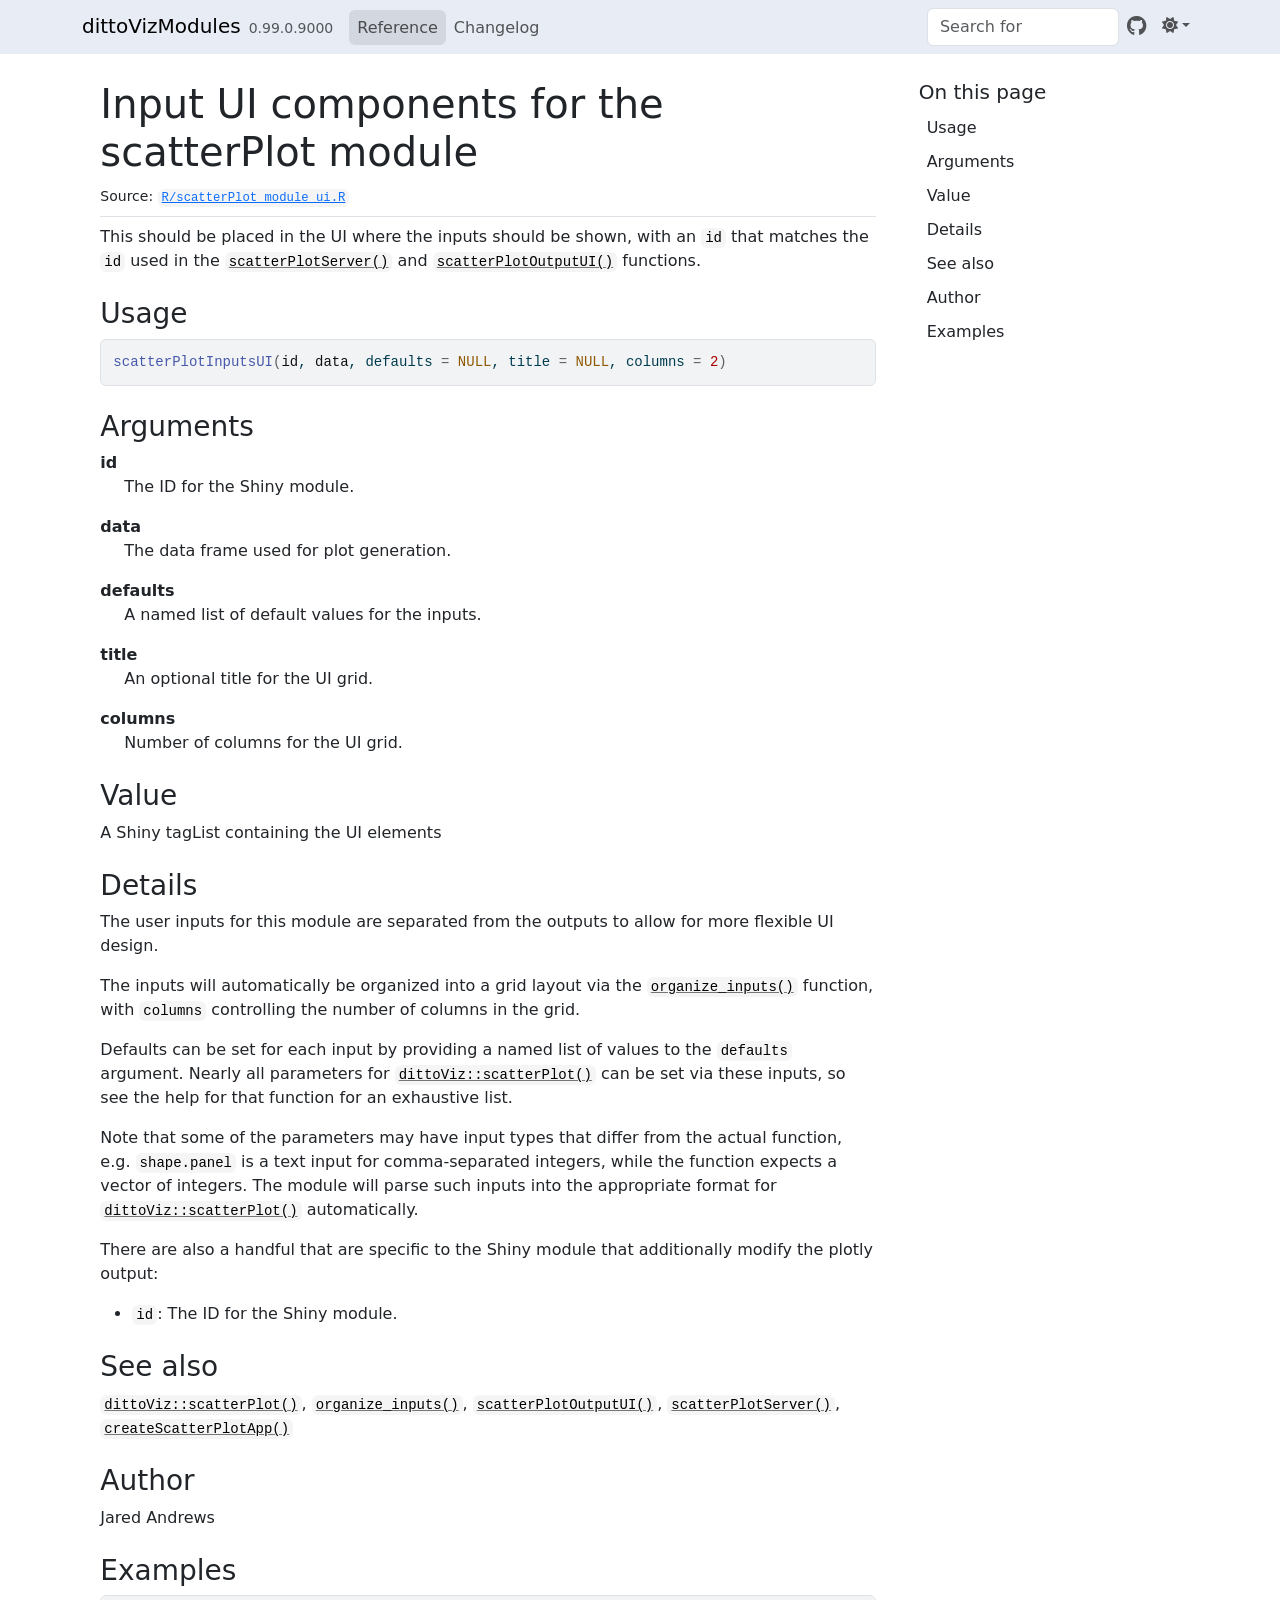
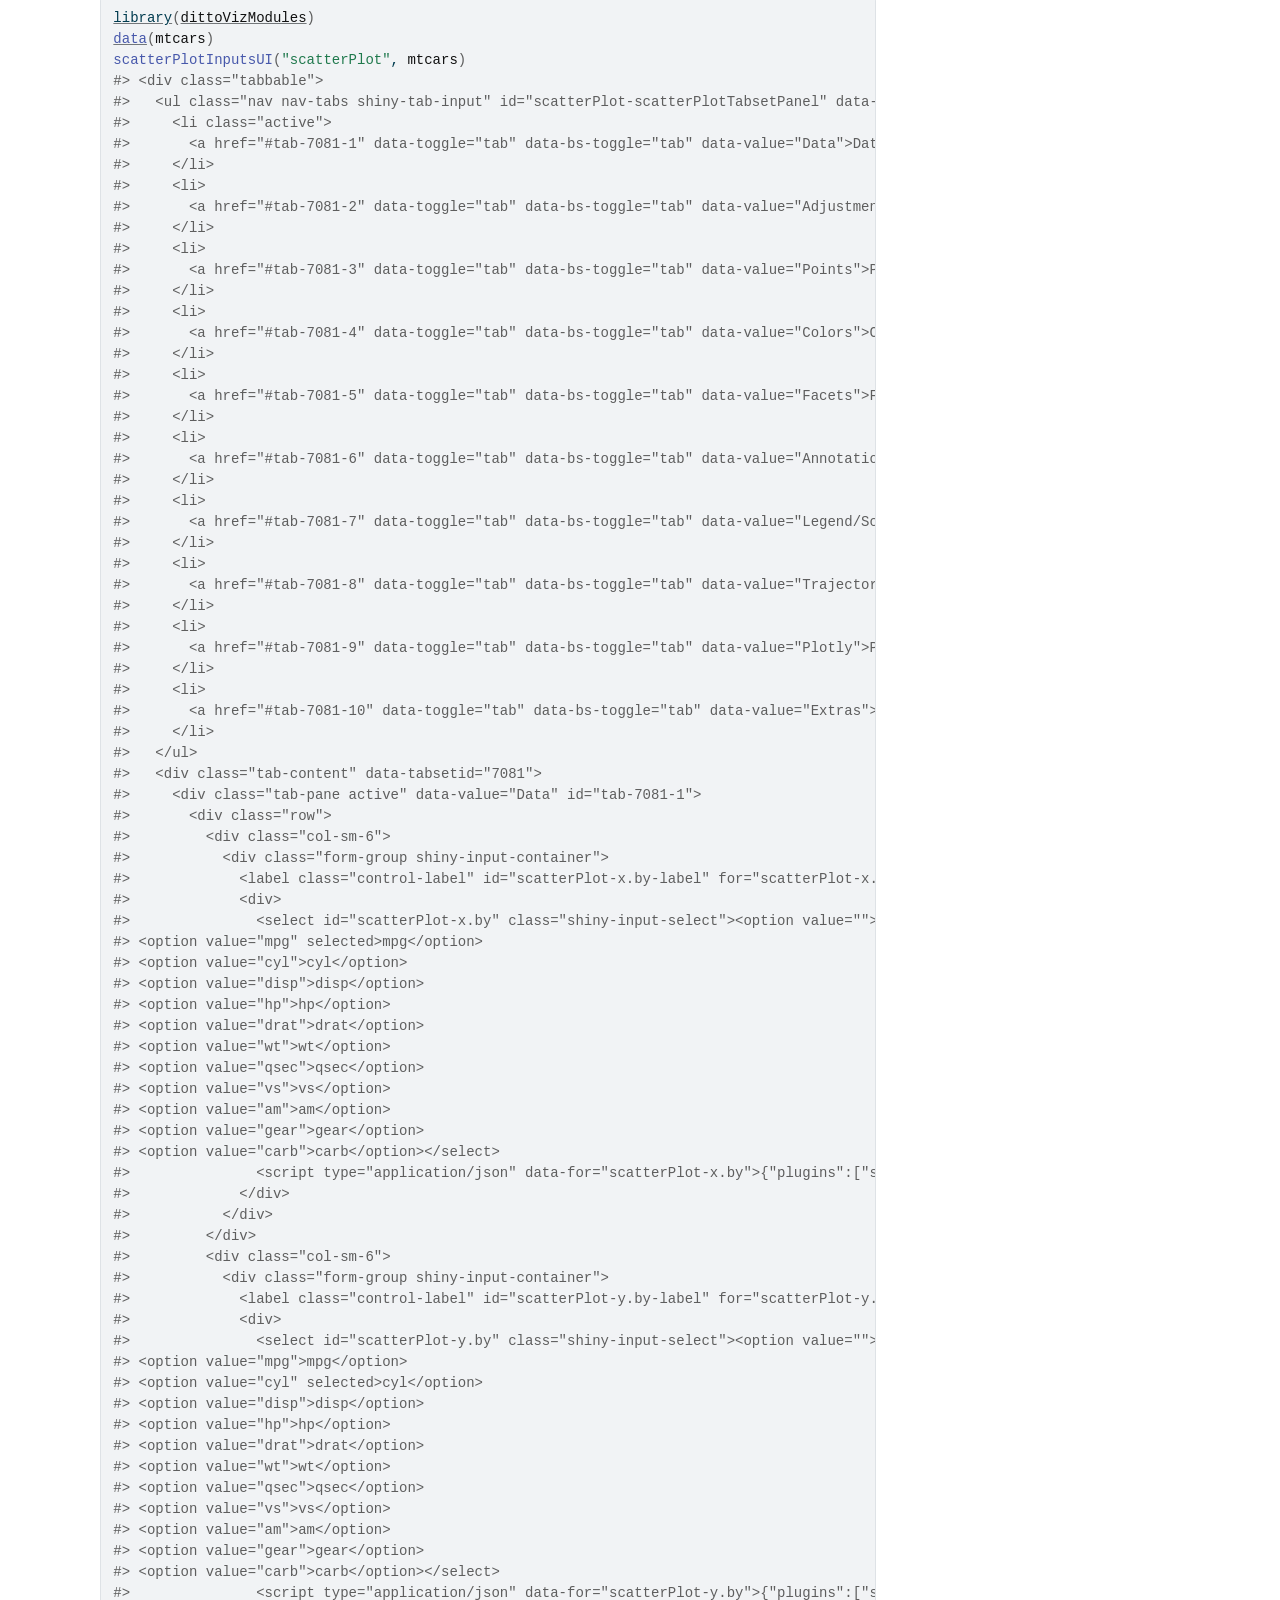
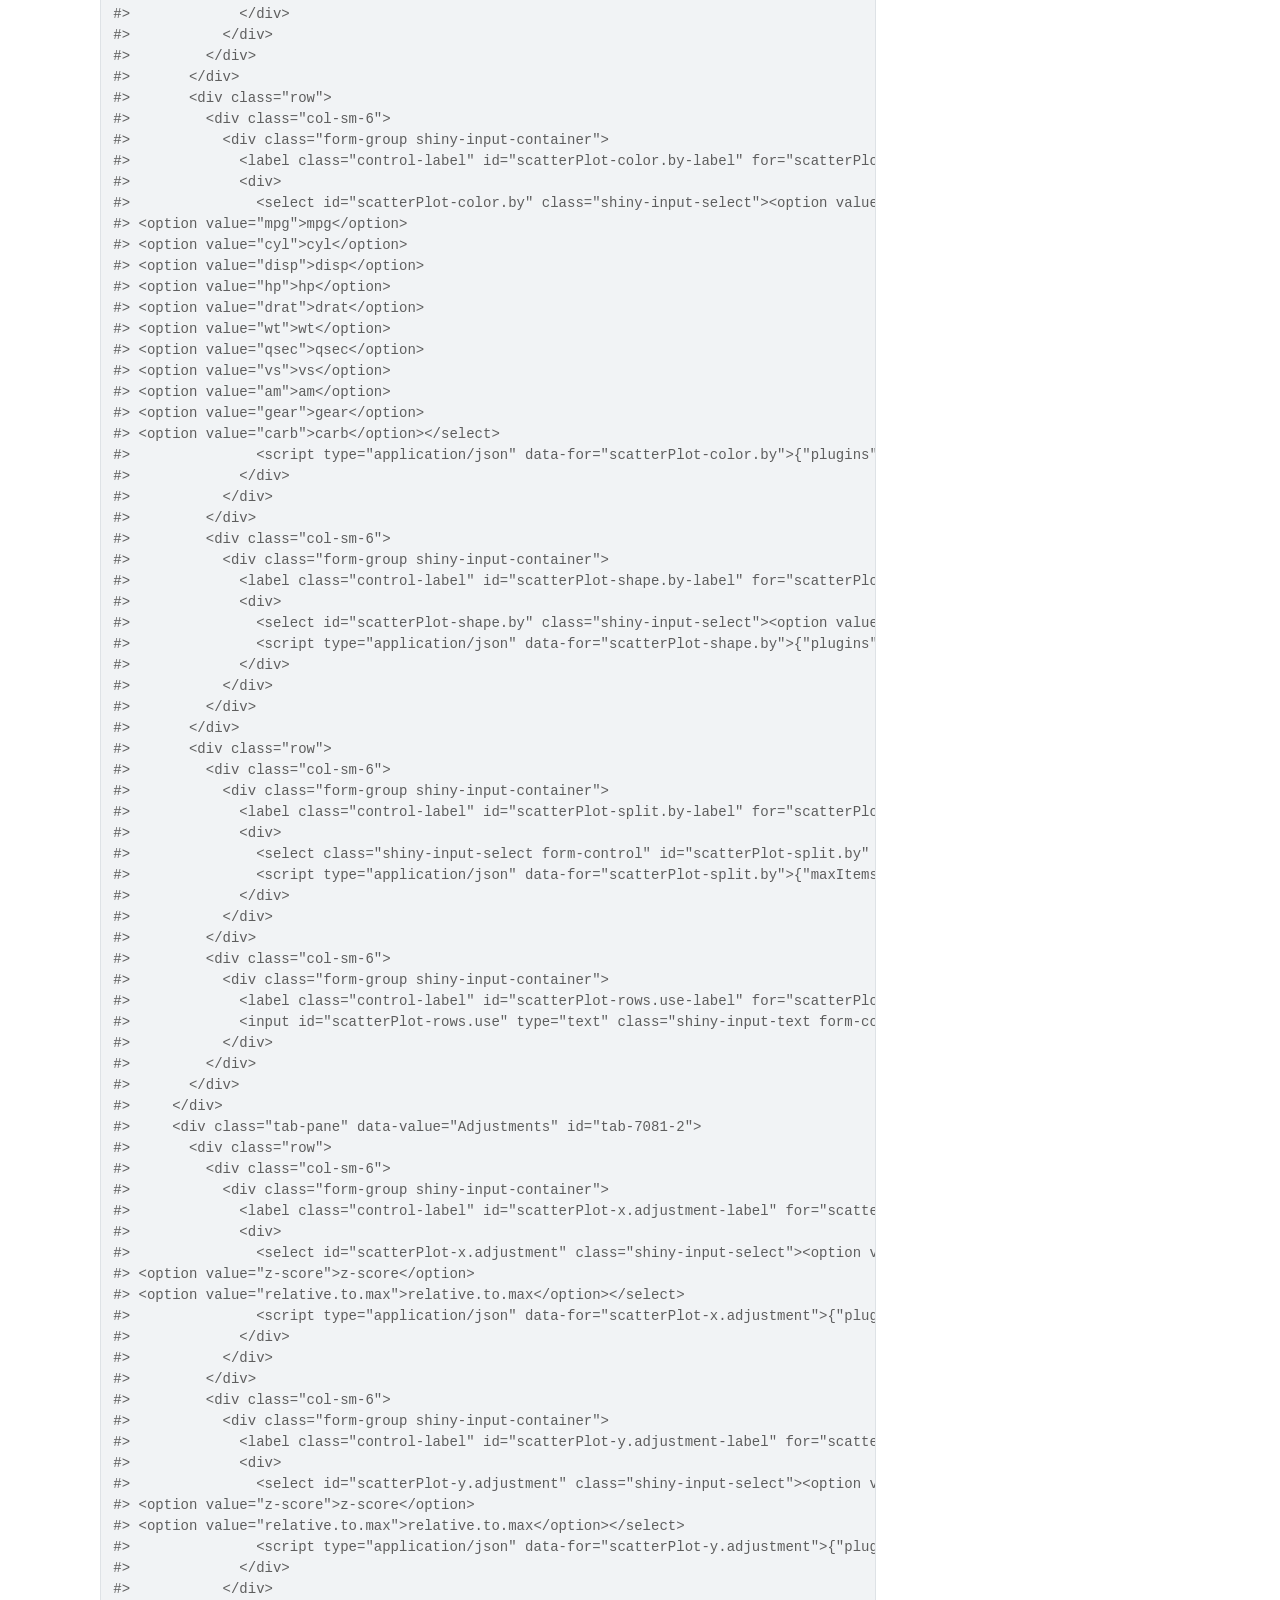
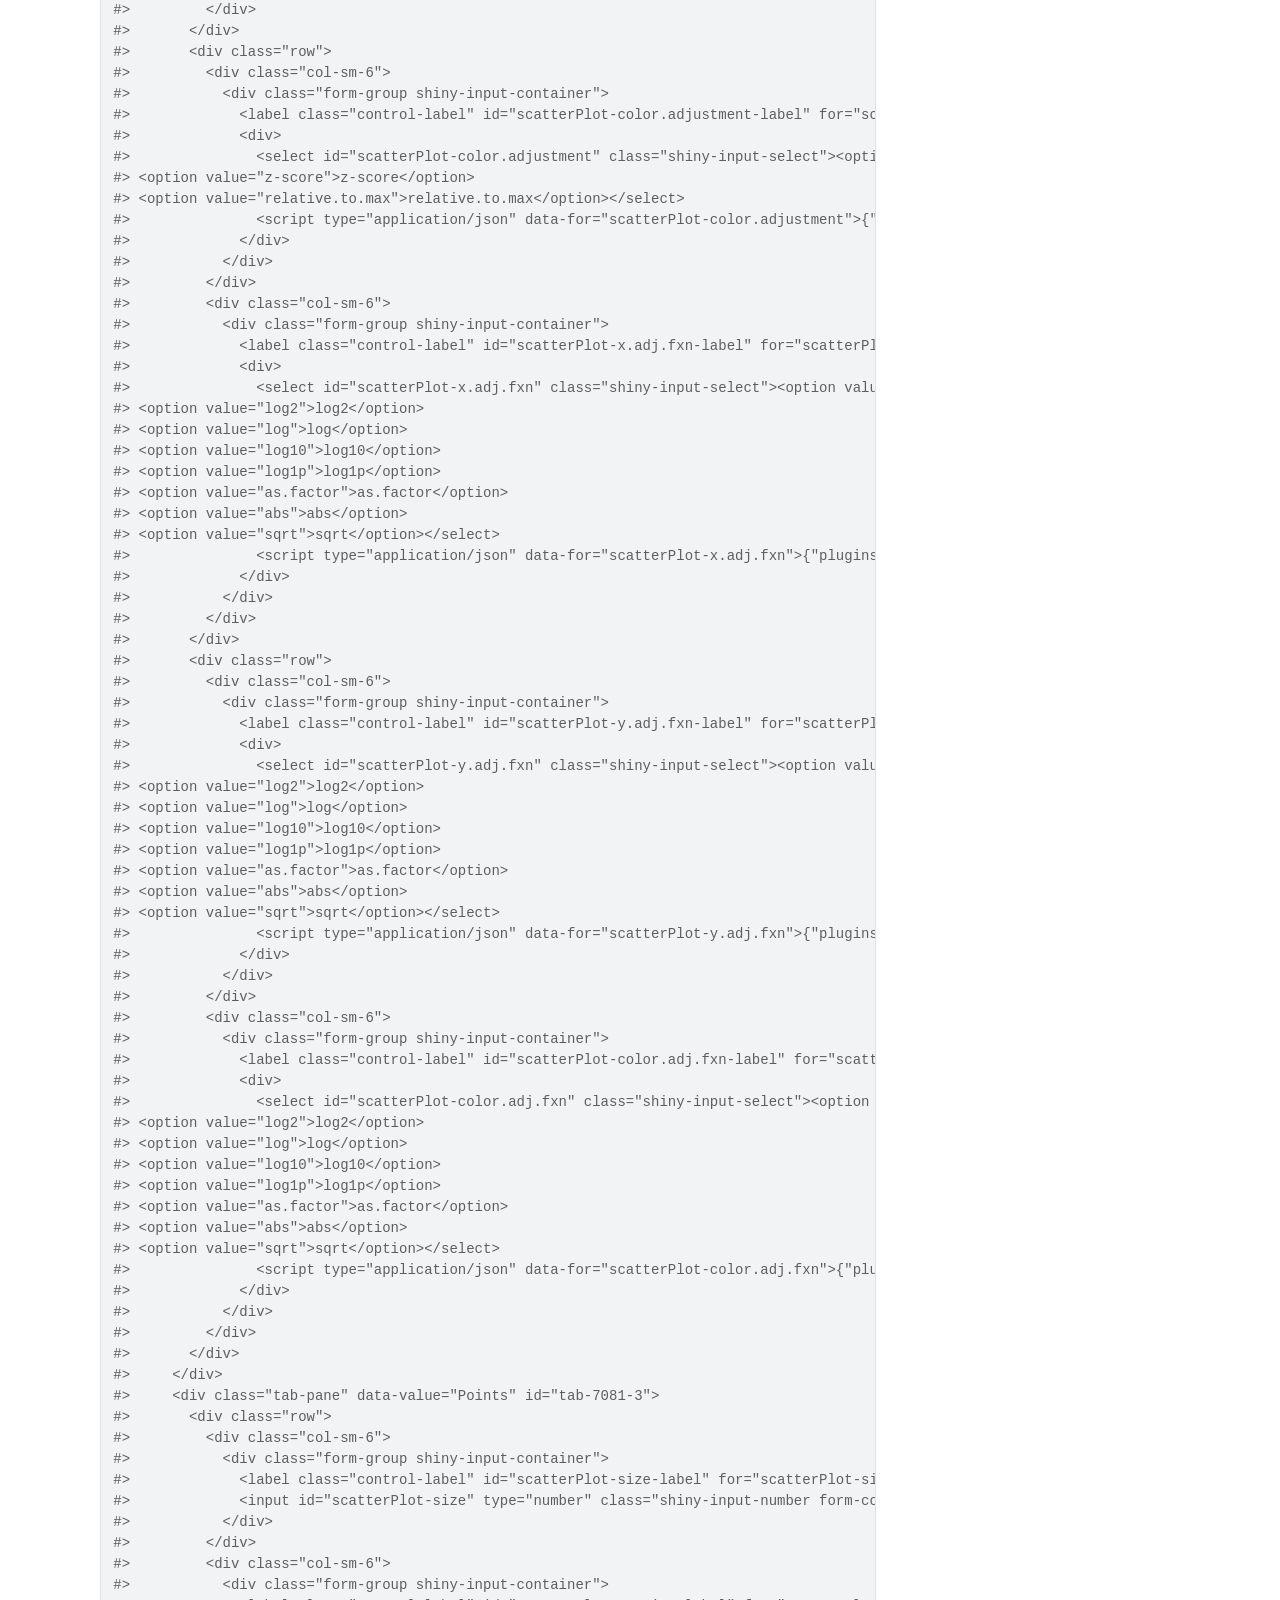
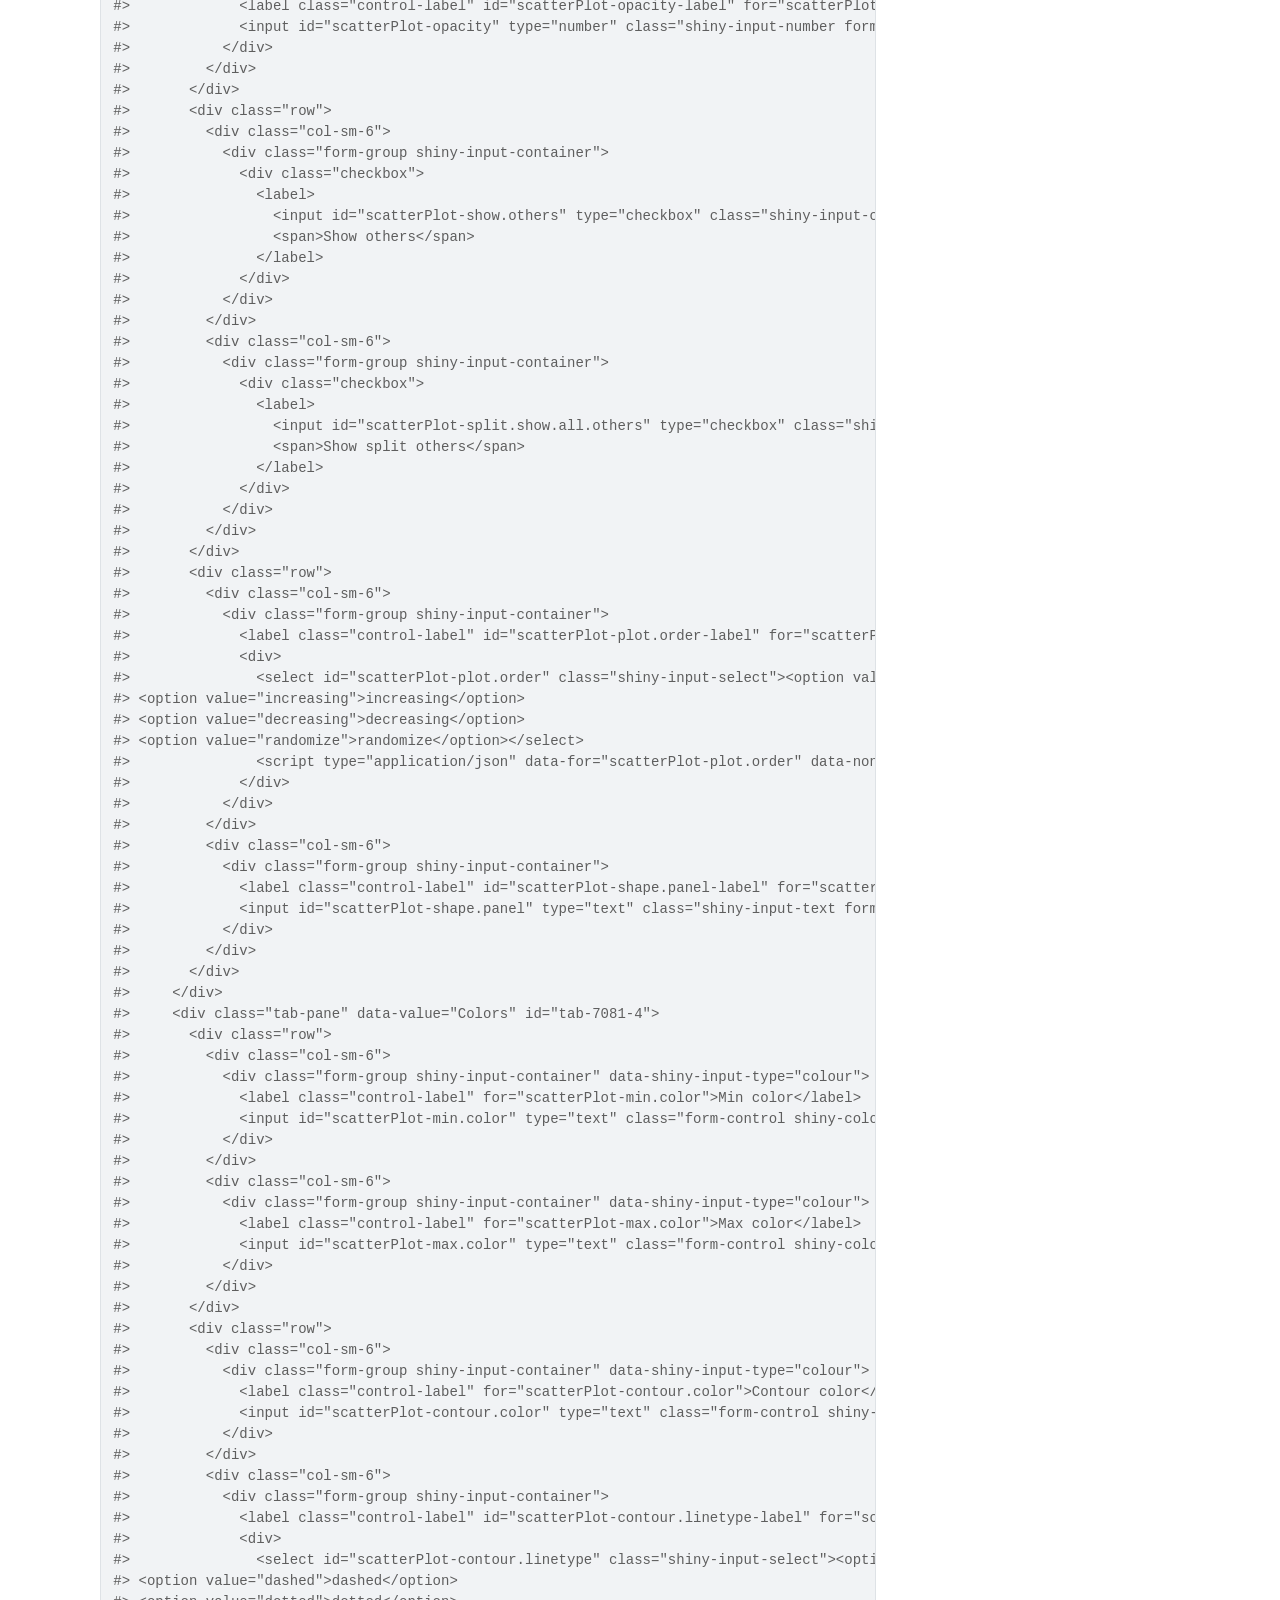
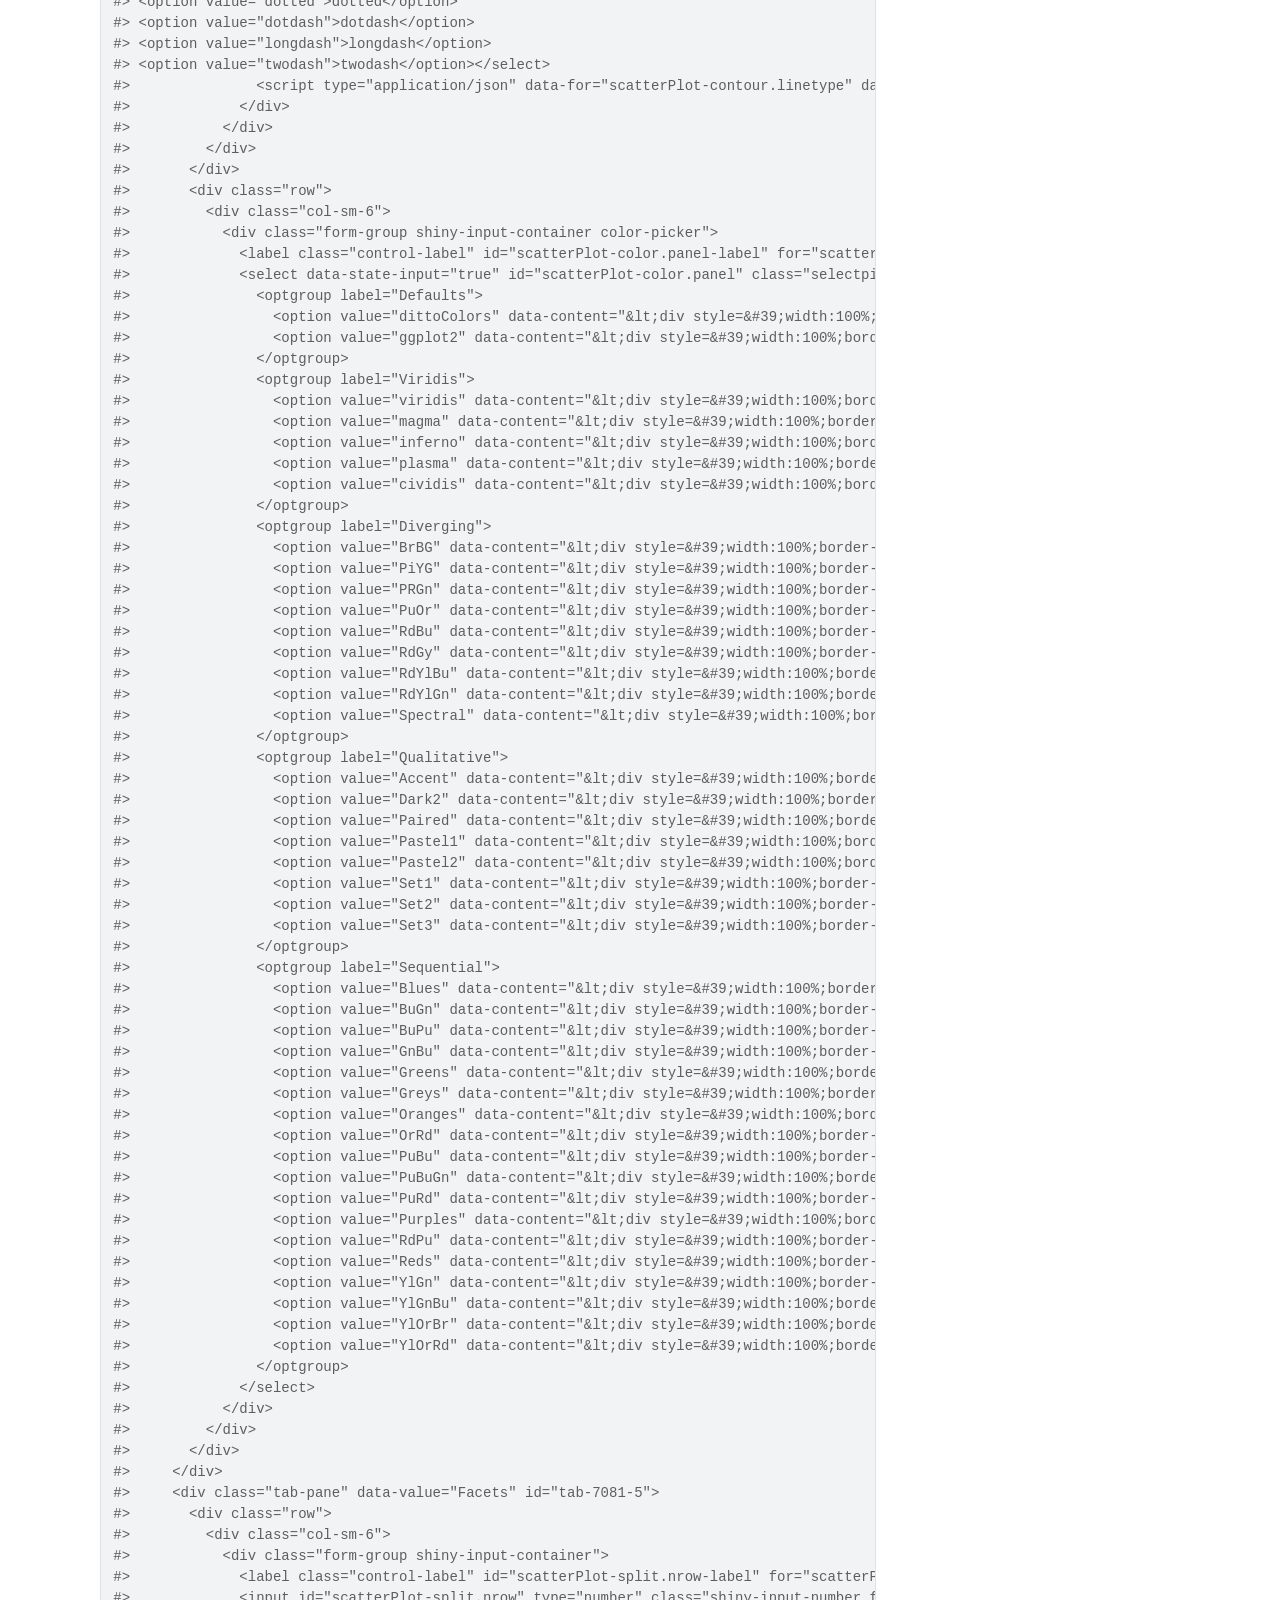
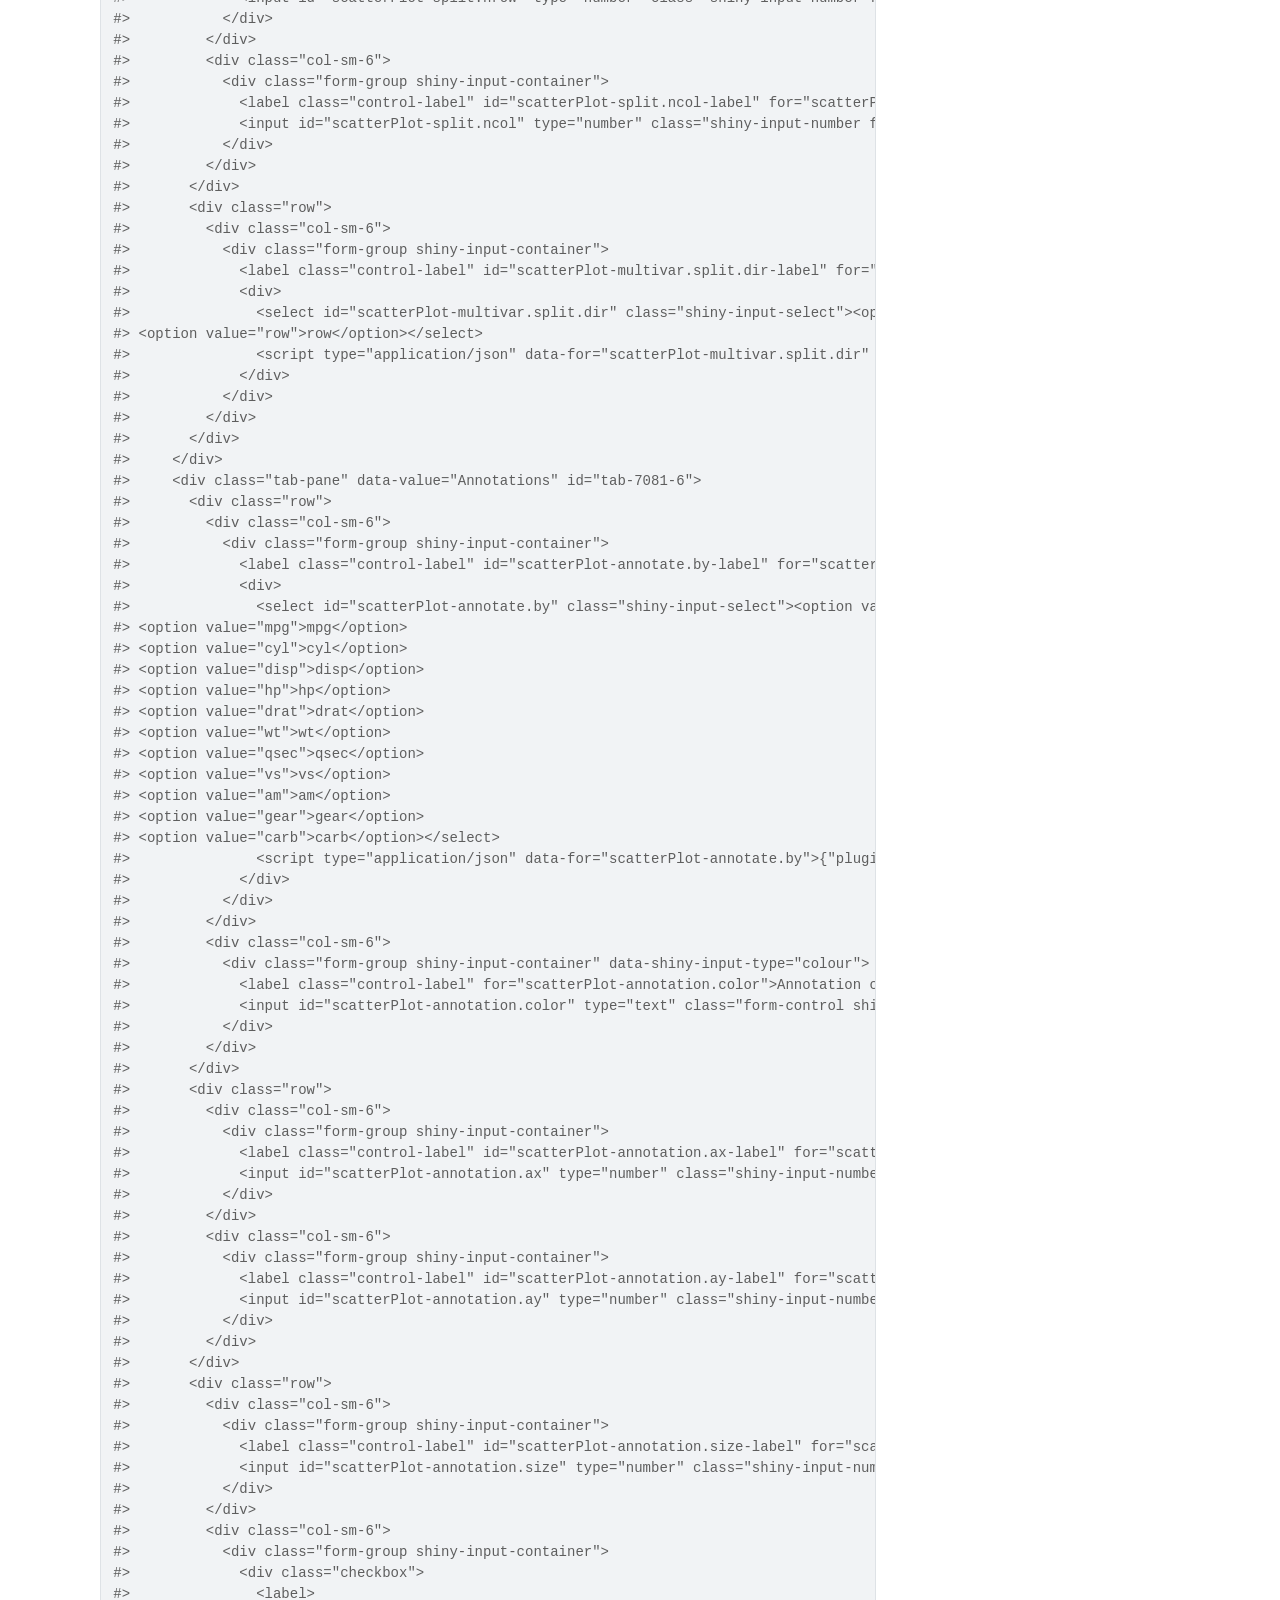
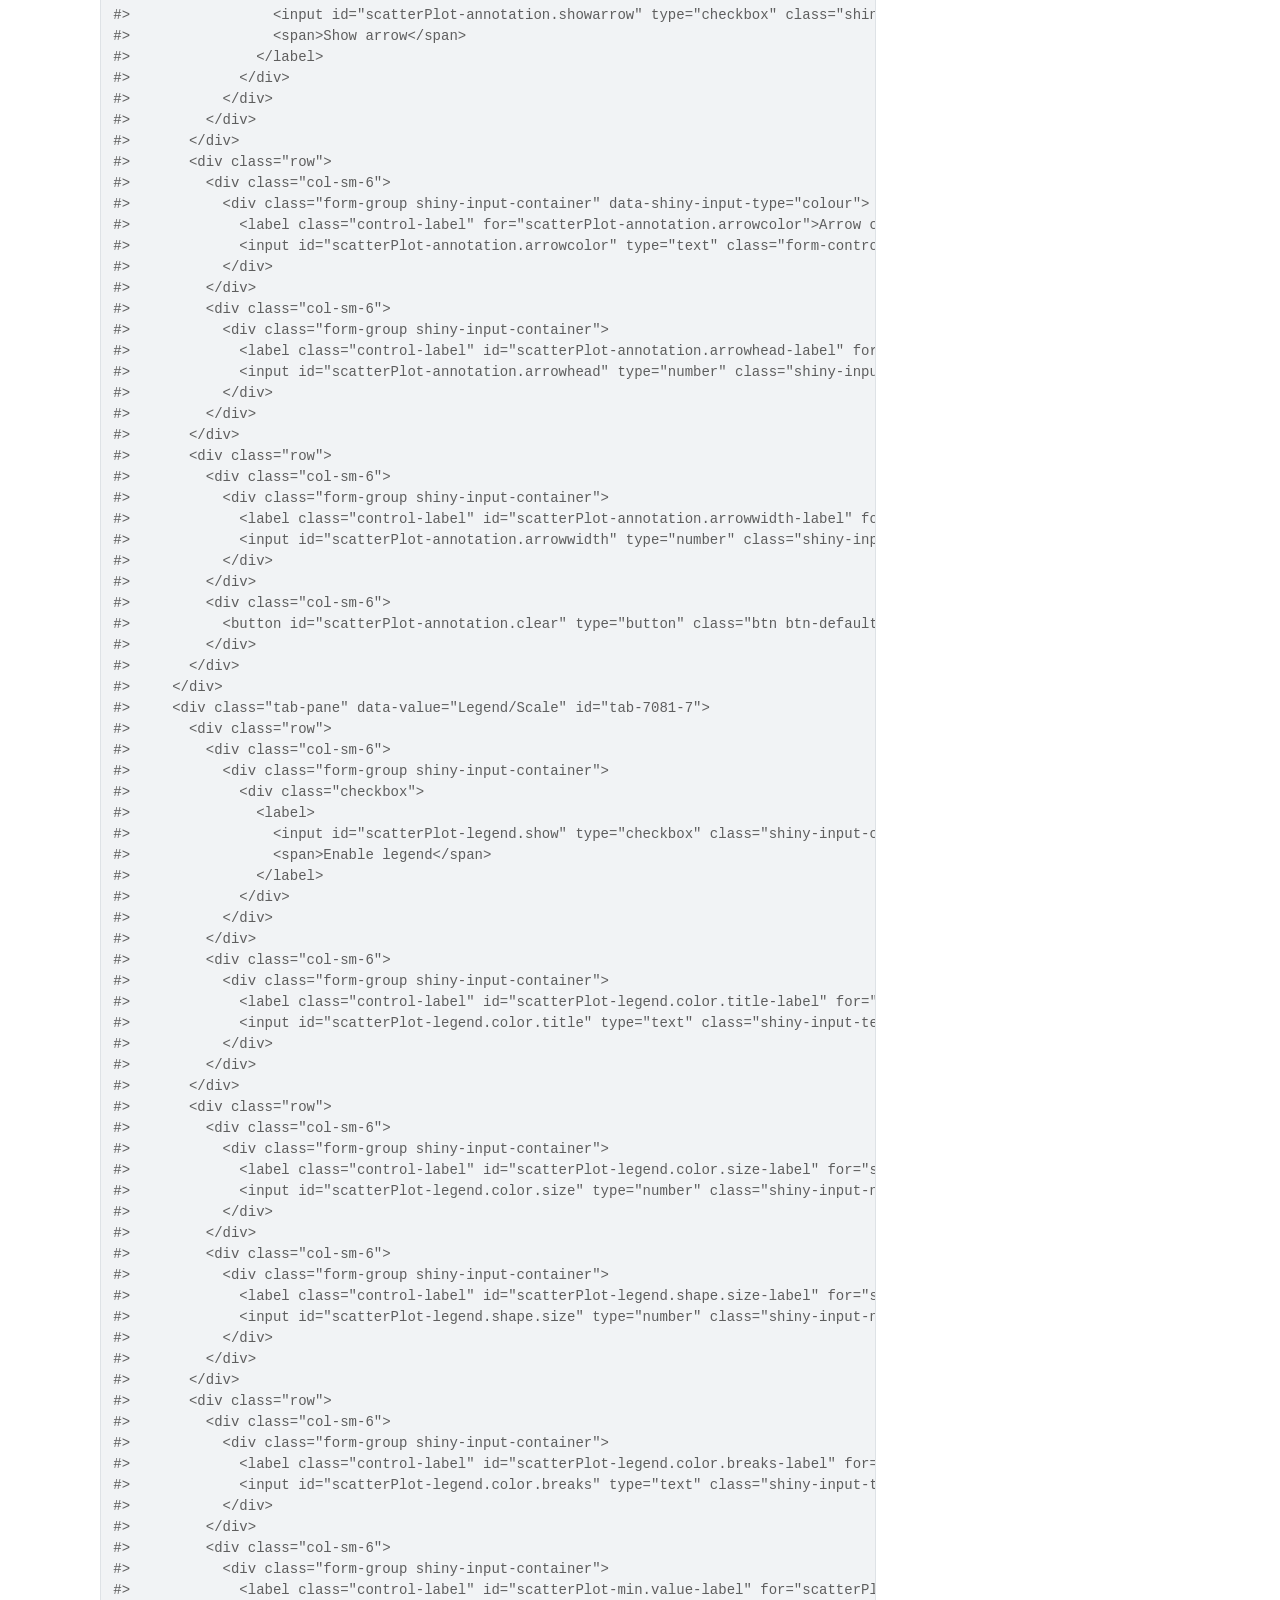
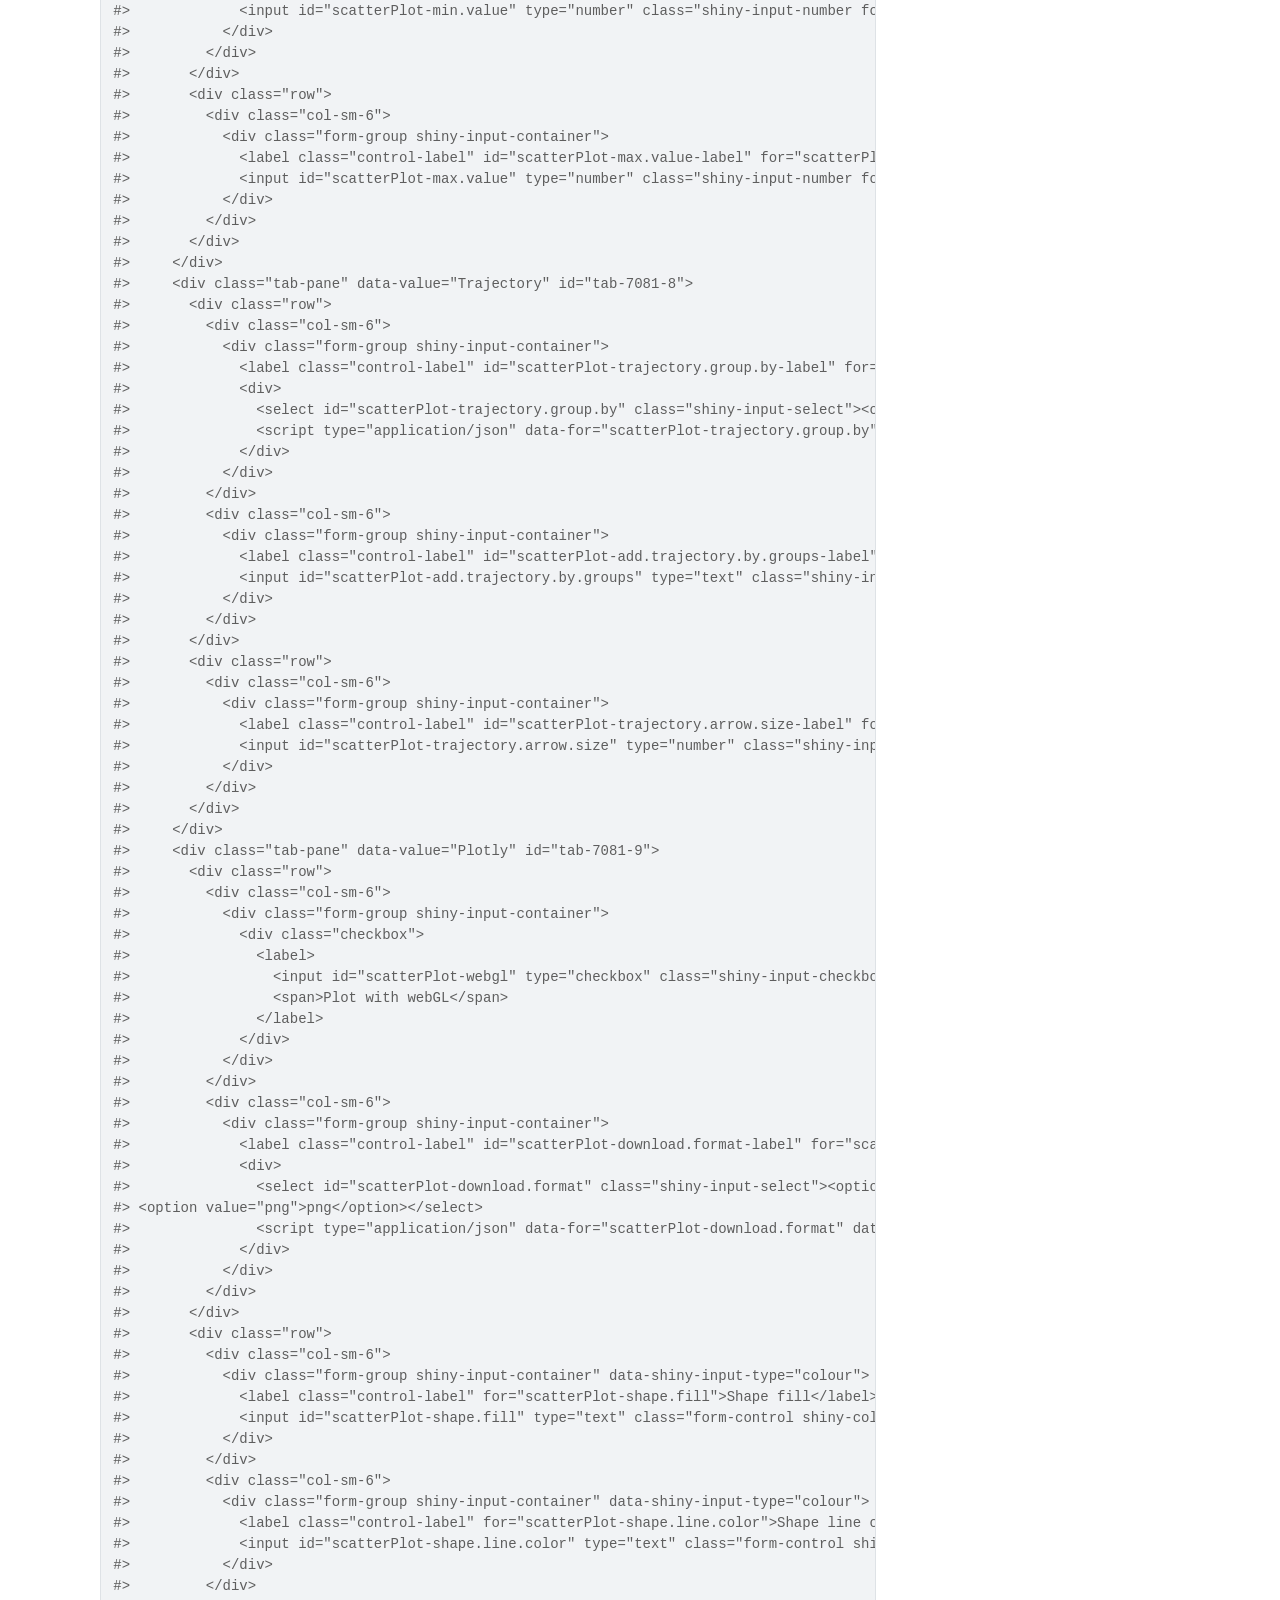
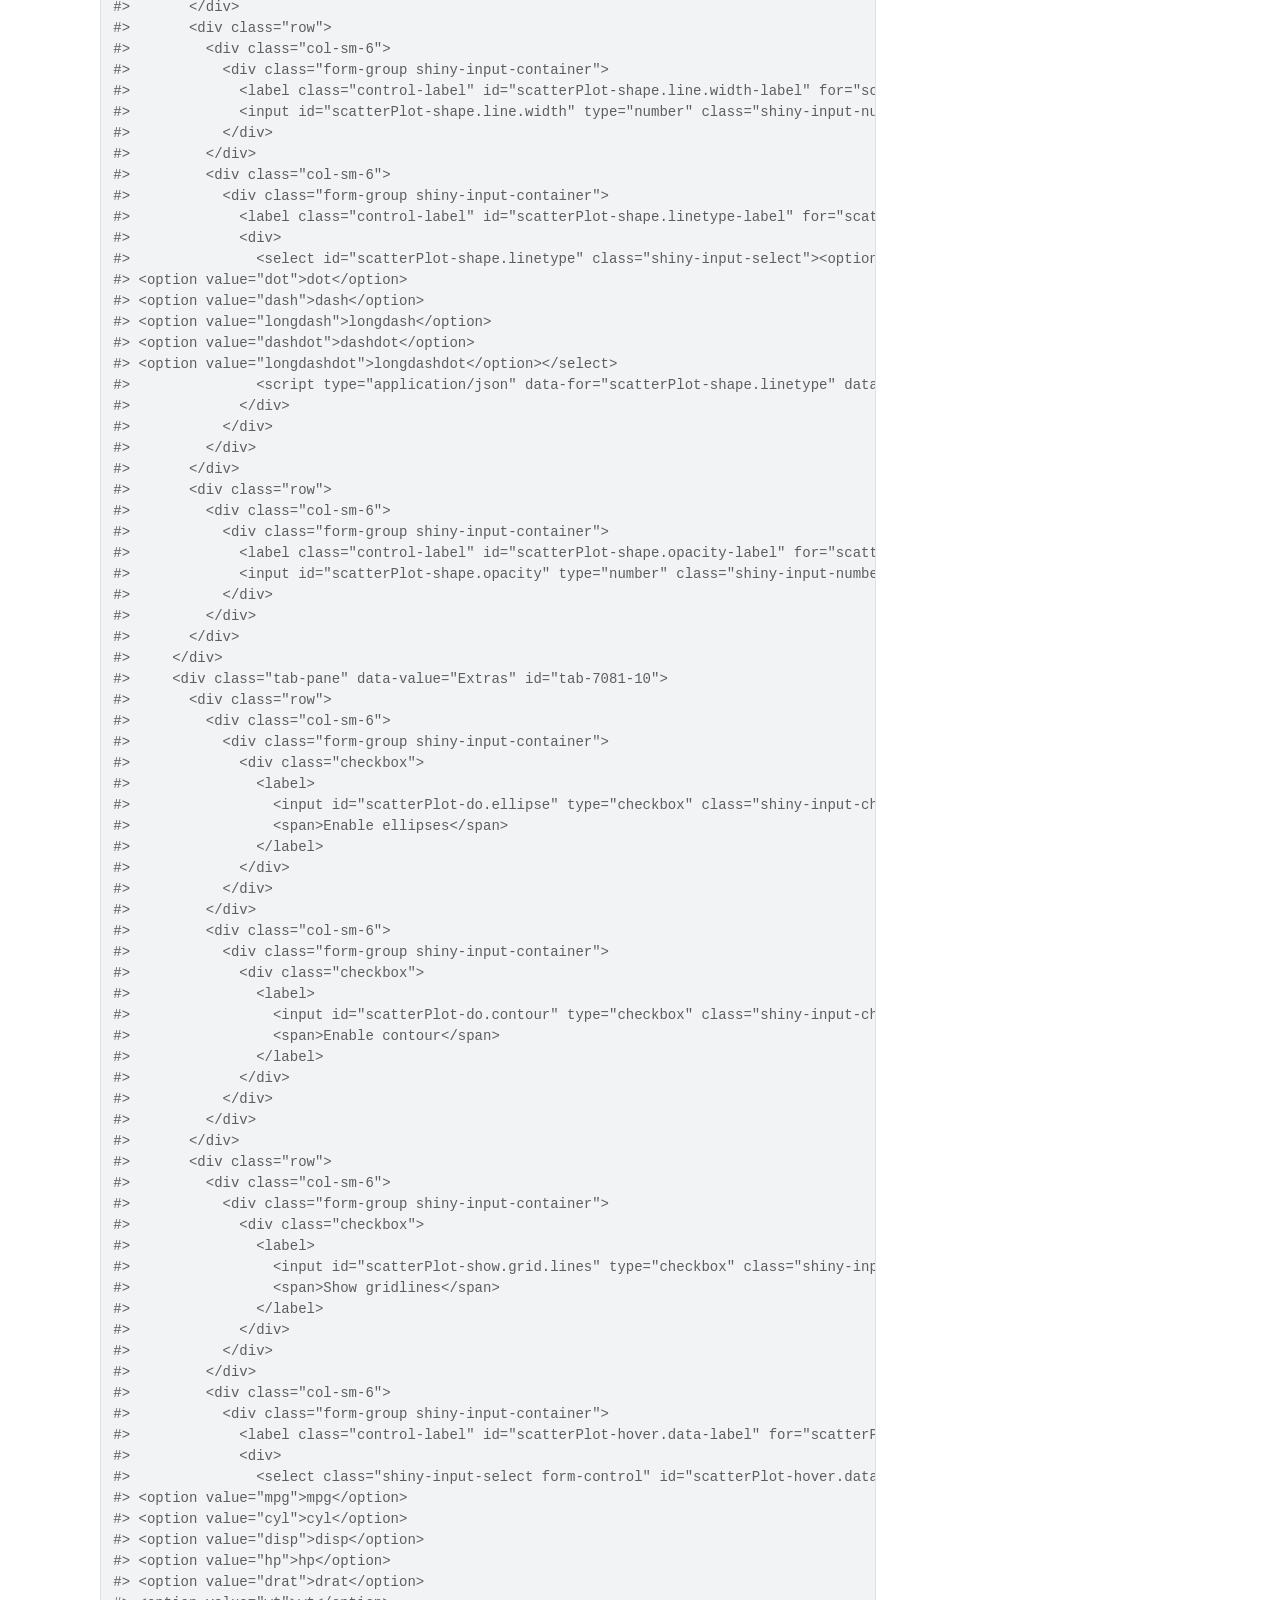
==== reference/scatterplotInputsUI.html @ 71a92047 "Deploying to gh-pages from @ j-andrews7/dittoVizModules@448b293eb25b6482a7c7580c569aba8361c8b3fa 🚀" ====
<!DOCTYPE html>
<!-- Generated by pkgdown: do not edit by hand --><html lang="en"><head><meta http-equiv="Content-Type" content="text/html; charset=UTF-8"><meta charset="utf-8"><meta http-equiv="X-UA-Compatible" content="IE=edge"><meta name="viewport" content="width=device-width, initial-scale=1, shrink-to-fit=no"><title>Input UI components for the scatterPlot module — scatterPlotInputsUI • dittoVizModules</title><script src="../lightswitch.js"></script><script src="../deps/jquery-3.6.0/jquery-3.6.0.min.js"></script><meta name="viewport" content="width=device-width, initial-scale=1, shrink-to-fit=no"><link href="../deps/bootstrap-5.3.1/bootstrap.min.css" rel="stylesheet"><script src="../deps/bootstrap-5.3.1/bootstrap.bundle.min.js"></script><link href="../deps/font-awesome-6.4.2/css/all.min.css" rel="stylesheet"><link href="../deps/font-awesome-6.4.2/css/v4-shims.min.css" rel="stylesheet"><script src="../deps/headroom-0.11.0/headroom.min.js"></script><script src="../deps/headroom-0.11.0/jQuery.headroom.min.js"></script><script src="../deps/bootstrap-toc-1.0.1/bootstrap-toc.min.js"></script><script src="../deps/clipboard.js-2.0.11/clipboard.min.js"></script><script src="../deps/search-1.0.0/autocomplete.jquery.min.js"></script><script src="../deps/search-1.0.0/fuse.min.js"></script><script src="../deps/search-1.0.0/mark.min.js"></script><!-- pkgdown --><script src="../pkgdown.js"></script><meta property="og:title" content="Input UI components for the scatterPlot module — scatterPlotInputsUI"><meta name="description" content="This should be placed in the UI where the inputs should be shown, with an id
that matches the id used in the scatterPlotServer() and scatterPlotOutputUI() functions."><meta property="og:description" content="This should be placed in the UI where the inputs should be shown, with an id
that matches the id used in the scatterPlotServer() and scatterPlotOutputUI() functions."></head><body>
    <a href="#main" class="visually-hidden-focusable">Skip to contents</a>


    <nav class="navbar navbar-expand-lg fixed-top " aria-label="Site navigation"><div class="container">

    <a class="navbar-brand me-2" href="../index.html">dittoVizModules</a>

    <small class="nav-text text-muted me-auto" data-bs-toggle="tooltip" data-bs-placement="bottom" title="">0.99.0.9000</small>


    <button class="navbar-toggler" type="button" data-bs-toggle="collapse" data-bs-target="#navbar" aria-controls="navbar" aria-expanded="false" aria-label="Toggle navigation">
      <span class="navbar-toggler-icon"></span>
    </button>

    <div id="navbar" class="collapse navbar-collapse ms-3">
      <ul class="navbar-nav me-auto"><li class="active nav-item"><a class="nav-link" href="../reference/index.html">Reference</a></li>
<li class="nav-item"><a class="nav-link" href="../news/index.html">Changelog</a></li>
      </ul><ul class="navbar-nav"><li class="nav-item"><form class="form-inline" role="search">
 <input class="form-control" type="search" name="search-input" id="search-input" autocomplete="off" aria-label="Search site" placeholder="Search for" data-search-index="../search.json"></form></li>
<li class="nav-item"><a class="external-link nav-link" href="https://github.com/j-andrews7/dittoVizModules/" aria-label="GitHub"><span class="fa fab fa-github fa-lg"></span></a></li>
<li class="nav-item dropdown">
  <button class="nav-link dropdown-toggle" type="button" id="dropdown-lightswitch" data-bs-toggle="dropdown" aria-expanded="false" aria-haspopup="true" aria-label="Light switch"><span class="fa fa-sun"></span></button>
  <ul class="dropdown-menu dropdown-menu-end" aria-labelledby="dropdown-lightswitch"><li><button class="dropdown-item" data-bs-theme-value="light"><span class="fa fa-sun"></span> Light</button></li>
    <li><button class="dropdown-item" data-bs-theme-value="dark"><span class="fa fa-moon"></span> Dark</button></li>
    <li><button class="dropdown-item" data-bs-theme-value="auto"><span class="fa fa-adjust"></span> Auto</button></li>
  </ul></li>
      </ul></div>


  </div>
</nav><div class="container template-reference-topic">
<div class="row">
  <main id="main" class="col-md-9"><div class="page-header">

      <h1>Input UI components for the scatterPlot module</h1>
      <small class="dont-index">Source: <a href="https://github.com/j-andrews7/dittoVizModules/blob/main/R/scatterPlot_module_ui.R" class="external-link"><code>R/scatterPlot_module_ui.R</code></a></small>
      <div class="d-none name"><code>scatterplotInputsUI.Rd</code></div>
    </div>

    <div class="ref-description section level2">
    <p>This should be placed in the UI where the inputs should be shown, with an <code>id</code>
that matches the <code>id</code> used in the <code><a href="scatterplotServer.html">scatterPlotServer()</a></code> and <code><a href="scatterplotOutputUI.html">scatterPlotOutputUI()</a></code> functions.</p>
    </div>

    <div class="section level2">
    <h2 id="ref-usage">Usage<a class="anchor" aria-label="anchor" href="#ref-usage"></a></h2>
    <div class="sourceCode"><pre class="sourceCode r"><code><span><span class="fu">scatterPlotInputsUI</span><span class="op">(</span><span class="va">id</span>, <span class="va">data</span>, defaults <span class="op">=</span> <span class="cn">NULL</span>, title <span class="op">=</span> <span class="cn">NULL</span>, columns <span class="op">=</span> <span class="fl">2</span><span class="op">)</span></span></code></pre></div>
    </div>

    <div class="section level2">
    <h2 id="arguments">Arguments<a class="anchor" aria-label="anchor" href="#arguments"></a></h2>


<dl><dt id="arg-id">id<a class="anchor" aria-label="anchor" href="#arg-id"></a></dt>
<dd><p>The ID for the Shiny module.</p></dd>


<dt id="arg-data">data<a class="anchor" aria-label="anchor" href="#arg-data"></a></dt>
<dd><p>The data frame used for plot generation.</p></dd>


<dt id="arg-defaults">defaults<a class="anchor" aria-label="anchor" href="#arg-defaults"></a></dt>
<dd><p>A named list of default values for the inputs.</p></dd>


<dt id="arg-title">title<a class="anchor" aria-label="anchor" href="#arg-title"></a></dt>
<dd><p>An optional title for the UI grid.</p></dd>


<dt id="arg-columns">columns<a class="anchor" aria-label="anchor" href="#arg-columns"></a></dt>
<dd><p>Number of columns for the UI grid.</p></dd>

</dl></div>
    <div class="section level2">
    <h2 id="value">Value<a class="anchor" aria-label="anchor" href="#value"></a></h2>
    <p>A Shiny tagList containing the UI elements</p>
    </div>
    <div class="section level2">
    <h2 id="details">Details<a class="anchor" aria-label="anchor" href="#details"></a></h2>
    <p>The user inputs for this module are separated from the outputs to allow for
more flexible UI design.</p>
<p>The inputs will automatically be organized into a grid layout via the <code><a href="organize_inputs.html">organize_inputs()</a></code> function,
with <code>columns</code> controlling the number of columns in the grid.</p>
<p>Defaults can be set for each input by providing a named list of values to the <code>defaults</code> argument.
Nearly all parameters for <code><a href="https://rdrr.io/pkg/dittoViz/man/scatterPlot.html" class="external-link">dittoViz::scatterPlot()</a></code> can be set via these inputs, so see the help
for that function for an exhaustive list.</p>
<p>Note that some of the parameters may have input types that differ from the actual function, e.g. <code>shape.panel</code>
is a text input for comma-separated integers, while the function expects a vector of integers.
The module will parse such inputs into the appropriate format for <code><a href="https://rdrr.io/pkg/dittoViz/man/scatterPlot.html" class="external-link">dittoViz::scatterPlot()</a></code> automatically.</p>
<p>There are also a handful that are specific to the Shiny module that additionally modify the plotly output:</p><ul><li><p><code>id</code>: The ID for the Shiny module.</p></li>
</ul></div>
    <div class="section level2">
    <h2 id="see-also">See also<a class="anchor" aria-label="anchor" href="#see-also"></a></h2>
    <div class="dont-index"><p><code><a href="https://rdrr.io/pkg/dittoViz/man/scatterPlot.html" class="external-link">dittoViz::scatterPlot()</a></code>, <code><a href="organize_inputs.html">organize_inputs()</a></code>,
<code><a href="scatterplotOutputUI.html">scatterPlotOutputUI()</a></code>, <code><a href="scatterplotServer.html">scatterPlotServer()</a></code>, <code><a href="createScatterplotApp.html">createScatterPlotApp()</a></code></p></div>
    </div>
    <div class="section level2">
    <h2 id="author">Author<a class="anchor" aria-label="anchor" href="#author"></a></h2>
    <p>Jared Andrews</p>
    </div>

    <div class="section level2">
    <h2 id="ref-examples">Examples<a class="anchor" aria-label="anchor" href="#ref-examples"></a></h2>
    <div class="sourceCode"><pre class="sourceCode r"><code><span class="r-in"><span><span class="kw"><a href="https://rdrr.io/r/base/library.html" class="external-link">library</a></span><span class="op">(</span><span class="va"><a href="https://j-andrews7.github.io/dittoVizModules/">dittoVizModules</a></span><span class="op">)</span></span></span>
<span class="r-in"><span><span class="fu"><a href="https://rdrr.io/r/utils/data.html" class="external-link">data</a></span><span class="op">(</span><span class="va">mtcars</span><span class="op">)</span></span></span>
<span class="r-in"><span><span class="fu">scatterPlotInputsUI</span><span class="op">(</span><span class="st">"scatterPlot"</span>, <span class="va">mtcars</span><span class="op">)</span></span></span>
<span class="r-out co"><span class="r-pr">#&gt;</span> &lt;div class="tabbable"&gt;</span>
<span class="r-out co"><span class="r-pr">#&gt;</span>   &lt;ul class="nav nav-tabs shiny-tab-input" id="scatterPlot-scatterPlotTabsetPanel" data-tabsetid="7081"&gt;</span>
<span class="r-out co"><span class="r-pr">#&gt;</span>     &lt;li class="active"&gt;</span>
<span class="r-out co"><span class="r-pr">#&gt;</span>       &lt;a href="#tab-7081-1" data-toggle="tab" data-bs-toggle="tab" data-value="Data"&gt;Data&lt;/a&gt;</span>
<span class="r-out co"><span class="r-pr">#&gt;</span>     &lt;/li&gt;</span>
<span class="r-out co"><span class="r-pr">#&gt;</span>     &lt;li&gt;</span>
<span class="r-out co"><span class="r-pr">#&gt;</span>       &lt;a href="#tab-7081-2" data-toggle="tab" data-bs-toggle="tab" data-value="Adjustments"&gt;Adjustments&lt;/a&gt;</span>
<span class="r-out co"><span class="r-pr">#&gt;</span>     &lt;/li&gt;</span>
<span class="r-out co"><span class="r-pr">#&gt;</span>     &lt;li&gt;</span>
<span class="r-out co"><span class="r-pr">#&gt;</span>       &lt;a href="#tab-7081-3" data-toggle="tab" data-bs-toggle="tab" data-value="Points"&gt;Points&lt;/a&gt;</span>
<span class="r-out co"><span class="r-pr">#&gt;</span>     &lt;/li&gt;</span>
<span class="r-out co"><span class="r-pr">#&gt;</span>     &lt;li&gt;</span>
<span class="r-out co"><span class="r-pr">#&gt;</span>       &lt;a href="#tab-7081-4" data-toggle="tab" data-bs-toggle="tab" data-value="Colors"&gt;Colors&lt;/a&gt;</span>
<span class="r-out co"><span class="r-pr">#&gt;</span>     &lt;/li&gt;</span>
<span class="r-out co"><span class="r-pr">#&gt;</span>     &lt;li&gt;</span>
<span class="r-out co"><span class="r-pr">#&gt;</span>       &lt;a href="#tab-7081-5" data-toggle="tab" data-bs-toggle="tab" data-value="Facets"&gt;Facets&lt;/a&gt;</span>
<span class="r-out co"><span class="r-pr">#&gt;</span>     &lt;/li&gt;</span>
<span class="r-out co"><span class="r-pr">#&gt;</span>     &lt;li&gt;</span>
<span class="r-out co"><span class="r-pr">#&gt;</span>       &lt;a href="#tab-7081-6" data-toggle="tab" data-bs-toggle="tab" data-value="Annotations"&gt;Annotations&lt;/a&gt;</span>
<span class="r-out co"><span class="r-pr">#&gt;</span>     &lt;/li&gt;</span>
<span class="r-out co"><span class="r-pr">#&gt;</span>     &lt;li&gt;</span>
<span class="r-out co"><span class="r-pr">#&gt;</span>       &lt;a href="#tab-7081-7" data-toggle="tab" data-bs-toggle="tab" data-value="Legend/Scale"&gt;Legend/Scale&lt;/a&gt;</span>
<span class="r-out co"><span class="r-pr">#&gt;</span>     &lt;/li&gt;</span>
<span class="r-out co"><span class="r-pr">#&gt;</span>     &lt;li&gt;</span>
<span class="r-out co"><span class="r-pr">#&gt;</span>       &lt;a href="#tab-7081-8" data-toggle="tab" data-bs-toggle="tab" data-value="Trajectory"&gt;Trajectory&lt;/a&gt;</span>
<span class="r-out co"><span class="r-pr">#&gt;</span>     &lt;/li&gt;</span>
<span class="r-out co"><span class="r-pr">#&gt;</span>     &lt;li&gt;</span>
<span class="r-out co"><span class="r-pr">#&gt;</span>       &lt;a href="#tab-7081-9" data-toggle="tab" data-bs-toggle="tab" data-value="Plotly"&gt;Plotly&lt;/a&gt;</span>
<span class="r-out co"><span class="r-pr">#&gt;</span>     &lt;/li&gt;</span>
<span class="r-out co"><span class="r-pr">#&gt;</span>     &lt;li&gt;</span>
<span class="r-out co"><span class="r-pr">#&gt;</span>       &lt;a href="#tab-7081-10" data-toggle="tab" data-bs-toggle="tab" data-value="Extras"&gt;Extras&lt;/a&gt;</span>
<span class="r-out co"><span class="r-pr">#&gt;</span>     &lt;/li&gt;</span>
<span class="r-out co"><span class="r-pr">#&gt;</span>   &lt;/ul&gt;</span>
<span class="r-out co"><span class="r-pr">#&gt;</span>   &lt;div class="tab-content" data-tabsetid="7081"&gt;</span>
<span class="r-out co"><span class="r-pr">#&gt;</span>     &lt;div class="tab-pane active" data-value="Data" id="tab-7081-1"&gt;</span>
<span class="r-out co"><span class="r-pr">#&gt;</span>       &lt;div class="row"&gt;</span>
<span class="r-out co"><span class="r-pr">#&gt;</span>         &lt;div class="col-sm-6"&gt;</span>
<span class="r-out co"><span class="r-pr">#&gt;</span>           &lt;div class="form-group shiny-input-container"&gt;</span>
<span class="r-out co"><span class="r-pr">#&gt;</span>             &lt;label class="control-label" id="scatterPlot-x.by-label" for="scatterPlot-x.by"&gt;X-axis variable&lt;/label&gt;</span>
<span class="r-out co"><span class="r-pr">#&gt;</span>             &lt;div&gt;</span>
<span class="r-out co"><span class="r-pr">#&gt;</span>               &lt;select id="scatterPlot-x.by" class="shiny-input-select"&gt;&lt;option value=""&gt;&lt;/option&gt;</span>
<span class="r-out co"><span class="r-pr">#&gt;</span> &lt;option value="mpg" selected&gt;mpg&lt;/option&gt;</span>
<span class="r-out co"><span class="r-pr">#&gt;</span> &lt;option value="cyl"&gt;cyl&lt;/option&gt;</span>
<span class="r-out co"><span class="r-pr">#&gt;</span> &lt;option value="disp"&gt;disp&lt;/option&gt;</span>
<span class="r-out co"><span class="r-pr">#&gt;</span> &lt;option value="hp"&gt;hp&lt;/option&gt;</span>
<span class="r-out co"><span class="r-pr">#&gt;</span> &lt;option value="drat"&gt;drat&lt;/option&gt;</span>
<span class="r-out co"><span class="r-pr">#&gt;</span> &lt;option value="wt"&gt;wt&lt;/option&gt;</span>
<span class="r-out co"><span class="r-pr">#&gt;</span> &lt;option value="qsec"&gt;qsec&lt;/option&gt;</span>
<span class="r-out co"><span class="r-pr">#&gt;</span> &lt;option value="vs"&gt;vs&lt;/option&gt;</span>
<span class="r-out co"><span class="r-pr">#&gt;</span> &lt;option value="am"&gt;am&lt;/option&gt;</span>
<span class="r-out co"><span class="r-pr">#&gt;</span> &lt;option value="gear"&gt;gear&lt;/option&gt;</span>
<span class="r-out co"><span class="r-pr">#&gt;</span> &lt;option value="carb"&gt;carb&lt;/option&gt;&lt;/select&gt;</span>
<span class="r-out co"><span class="r-pr">#&gt;</span>               &lt;script type="application/json" data-for="scatterPlot-x.by"&gt;{"plugins":["selectize-plugin-a11y"]}&lt;/script&gt;</span>
<span class="r-out co"><span class="r-pr">#&gt;</span>             &lt;/div&gt;</span>
<span class="r-out co"><span class="r-pr">#&gt;</span>           &lt;/div&gt;</span>
<span class="r-out co"><span class="r-pr">#&gt;</span>         &lt;/div&gt;</span>
<span class="r-out co"><span class="r-pr">#&gt;</span>         &lt;div class="col-sm-6"&gt;</span>
<span class="r-out co"><span class="r-pr">#&gt;</span>           &lt;div class="form-group shiny-input-container"&gt;</span>
<span class="r-out co"><span class="r-pr">#&gt;</span>             &lt;label class="control-label" id="scatterPlot-y.by-label" for="scatterPlot-y.by"&gt;Y-axis variable&lt;/label&gt;</span>
<span class="r-out co"><span class="r-pr">#&gt;</span>             &lt;div&gt;</span>
<span class="r-out co"><span class="r-pr">#&gt;</span>               &lt;select id="scatterPlot-y.by" class="shiny-input-select"&gt;&lt;option value=""&gt;&lt;/option&gt;</span>
<span class="r-out co"><span class="r-pr">#&gt;</span> &lt;option value="mpg"&gt;mpg&lt;/option&gt;</span>
<span class="r-out co"><span class="r-pr">#&gt;</span> &lt;option value="cyl" selected&gt;cyl&lt;/option&gt;</span>
<span class="r-out co"><span class="r-pr">#&gt;</span> &lt;option value="disp"&gt;disp&lt;/option&gt;</span>
<span class="r-out co"><span class="r-pr">#&gt;</span> &lt;option value="hp"&gt;hp&lt;/option&gt;</span>
<span class="r-out co"><span class="r-pr">#&gt;</span> &lt;option value="drat"&gt;drat&lt;/option&gt;</span>
<span class="r-out co"><span class="r-pr">#&gt;</span> &lt;option value="wt"&gt;wt&lt;/option&gt;</span>
<span class="r-out co"><span class="r-pr">#&gt;</span> &lt;option value="qsec"&gt;qsec&lt;/option&gt;</span>
<span class="r-out co"><span class="r-pr">#&gt;</span> &lt;option value="vs"&gt;vs&lt;/option&gt;</span>
<span class="r-out co"><span class="r-pr">#&gt;</span> &lt;option value="am"&gt;am&lt;/option&gt;</span>
<span class="r-out co"><span class="r-pr">#&gt;</span> &lt;option value="gear"&gt;gear&lt;/option&gt;</span>
<span class="r-out co"><span class="r-pr">#&gt;</span> &lt;option value="carb"&gt;carb&lt;/option&gt;&lt;/select&gt;</span>
<span class="r-out co"><span class="r-pr">#&gt;</span>               &lt;script type="application/json" data-for="scatterPlot-y.by"&gt;{"plugins":["selectize-plugin-a11y"]}&lt;/script&gt;</span>
<span class="r-out co"><span class="r-pr">#&gt;</span>             &lt;/div&gt;</span>
<span class="r-out co"><span class="r-pr">#&gt;</span>           &lt;/div&gt;</span>
<span class="r-out co"><span class="r-pr">#&gt;</span>         &lt;/div&gt;</span>
<span class="r-out co"><span class="r-pr">#&gt;</span>       &lt;/div&gt;</span>
<span class="r-out co"><span class="r-pr">#&gt;</span>       &lt;div class="row"&gt;</span>
<span class="r-out co"><span class="r-pr">#&gt;</span>         &lt;div class="col-sm-6"&gt;</span>
<span class="r-out co"><span class="r-pr">#&gt;</span>           &lt;div class="form-group shiny-input-container"&gt;</span>
<span class="r-out co"><span class="r-pr">#&gt;</span>             &lt;label class="control-label" id="scatterPlot-color.by-label" for="scatterPlot-color.by"&gt;Color by&lt;/label&gt;</span>
<span class="r-out co"><span class="r-pr">#&gt;</span>             &lt;div&gt;</span>
<span class="r-out co"><span class="r-pr">#&gt;</span>               &lt;select id="scatterPlot-color.by" class="shiny-input-select"&gt;&lt;option value="" selected&gt;&lt;/option&gt;</span>
<span class="r-out co"><span class="r-pr">#&gt;</span> &lt;option value="mpg"&gt;mpg&lt;/option&gt;</span>
<span class="r-out co"><span class="r-pr">#&gt;</span> &lt;option value="cyl"&gt;cyl&lt;/option&gt;</span>
<span class="r-out co"><span class="r-pr">#&gt;</span> &lt;option value="disp"&gt;disp&lt;/option&gt;</span>
<span class="r-out co"><span class="r-pr">#&gt;</span> &lt;option value="hp"&gt;hp&lt;/option&gt;</span>
<span class="r-out co"><span class="r-pr">#&gt;</span> &lt;option value="drat"&gt;drat&lt;/option&gt;</span>
<span class="r-out co"><span class="r-pr">#&gt;</span> &lt;option value="wt"&gt;wt&lt;/option&gt;</span>
<span class="r-out co"><span class="r-pr">#&gt;</span> &lt;option value="qsec"&gt;qsec&lt;/option&gt;</span>
<span class="r-out co"><span class="r-pr">#&gt;</span> &lt;option value="vs"&gt;vs&lt;/option&gt;</span>
<span class="r-out co"><span class="r-pr">#&gt;</span> &lt;option value="am"&gt;am&lt;/option&gt;</span>
<span class="r-out co"><span class="r-pr">#&gt;</span> &lt;option value="gear"&gt;gear&lt;/option&gt;</span>
<span class="r-out co"><span class="r-pr">#&gt;</span> &lt;option value="carb"&gt;carb&lt;/option&gt;&lt;/select&gt;</span>
<span class="r-out co"><span class="r-pr">#&gt;</span>               &lt;script type="application/json" data-for="scatterPlot-color.by"&gt;{"plugins":["selectize-plugin-a11y"]}&lt;/script&gt;</span>
<span class="r-out co"><span class="r-pr">#&gt;</span>             &lt;/div&gt;</span>
<span class="r-out co"><span class="r-pr">#&gt;</span>           &lt;/div&gt;</span>
<span class="r-out co"><span class="r-pr">#&gt;</span>         &lt;/div&gt;</span>
<span class="r-out co"><span class="r-pr">#&gt;</span>         &lt;div class="col-sm-6"&gt;</span>
<span class="r-out co"><span class="r-pr">#&gt;</span>           &lt;div class="form-group shiny-input-container"&gt;</span>
<span class="r-out co"><span class="r-pr">#&gt;</span>             &lt;label class="control-label" id="scatterPlot-shape.by-label" for="scatterPlot-shape.by"&gt;Shape by&lt;/label&gt;</span>
<span class="r-out co"><span class="r-pr">#&gt;</span>             &lt;div&gt;</span>
<span class="r-out co"><span class="r-pr">#&gt;</span>               &lt;select id="scatterPlot-shape.by" class="shiny-input-select"&gt;&lt;option value="" selected&gt;&lt;/option&gt;&lt;/select&gt;</span>
<span class="r-out co"><span class="r-pr">#&gt;</span>               &lt;script type="application/json" data-for="scatterPlot-shape.by"&gt;{"plugins":["selectize-plugin-a11y"]}&lt;/script&gt;</span>
<span class="r-out co"><span class="r-pr">#&gt;</span>             &lt;/div&gt;</span>
<span class="r-out co"><span class="r-pr">#&gt;</span>           &lt;/div&gt;</span>
<span class="r-out co"><span class="r-pr">#&gt;</span>         &lt;/div&gt;</span>
<span class="r-out co"><span class="r-pr">#&gt;</span>       &lt;/div&gt;</span>
<span class="r-out co"><span class="r-pr">#&gt;</span>       &lt;div class="row"&gt;</span>
<span class="r-out co"><span class="r-pr">#&gt;</span>         &lt;div class="col-sm-6"&gt;</span>
<span class="r-out co"><span class="r-pr">#&gt;</span>           &lt;div class="form-group shiny-input-container"&gt;</span>
<span class="r-out co"><span class="r-pr">#&gt;</span>             &lt;label class="control-label" id="scatterPlot-split.by-label" for="scatterPlot-split.by"&gt;Split by&lt;/label&gt;</span>
<span class="r-out co"><span class="r-pr">#&gt;</span>             &lt;div&gt;</span>
<span class="r-out co"><span class="r-pr">#&gt;</span>               &lt;select class="shiny-input-select form-control" id="scatterPlot-split.by" multiple="multiple"&gt;&lt;option value="" selected&gt;&lt;/option&gt;&lt;/select&gt;</span>
<span class="r-out co"><span class="r-pr">#&gt;</span>               &lt;script type="application/json" data-for="scatterPlot-split.by"&gt;{"maxItems":2,"plugins":["selectize-plugin-a11y"]}&lt;/script&gt;</span>
<span class="r-out co"><span class="r-pr">#&gt;</span>             &lt;/div&gt;</span>
<span class="r-out co"><span class="r-pr">#&gt;</span>           &lt;/div&gt;</span>
<span class="r-out co"><span class="r-pr">#&gt;</span>         &lt;/div&gt;</span>
<span class="r-out co"><span class="r-pr">#&gt;</span>         &lt;div class="col-sm-6"&gt;</span>
<span class="r-out co"><span class="r-pr">#&gt;</span>           &lt;div class="form-group shiny-input-container"&gt;</span>
<span class="r-out co"><span class="r-pr">#&gt;</span>             &lt;label class="control-label" id="scatterPlot-rows.use-label" for="scatterPlot-rows.use"&gt;Rows to plot&lt;/label&gt;</span>
<span class="r-out co"><span class="r-pr">#&gt;</span>             &lt;input id="scatterPlot-rows.use" type="text" class="shiny-input-text form-control" value="" placeholder="Filter expression, e.g. Sepal.Length &amp;gt; 5"/&gt;</span>
<span class="r-out co"><span class="r-pr">#&gt;</span>           &lt;/div&gt;</span>
<span class="r-out co"><span class="r-pr">#&gt;</span>         &lt;/div&gt;</span>
<span class="r-out co"><span class="r-pr">#&gt;</span>       &lt;/div&gt;</span>
<span class="r-out co"><span class="r-pr">#&gt;</span>     &lt;/div&gt;</span>
<span class="r-out co"><span class="r-pr">#&gt;</span>     &lt;div class="tab-pane" data-value="Adjustments" id="tab-7081-2"&gt;</span>
<span class="r-out co"><span class="r-pr">#&gt;</span>       &lt;div class="row"&gt;</span>
<span class="r-out co"><span class="r-pr">#&gt;</span>         &lt;div class="col-sm-6"&gt;</span>
<span class="r-out co"><span class="r-pr">#&gt;</span>           &lt;div class="form-group shiny-input-container"&gt;</span>
<span class="r-out co"><span class="r-pr">#&gt;</span>             &lt;label class="control-label" id="scatterPlot-x.adjustment-label" for="scatterPlot-x.adjustment"&gt;X-axis adjustment&lt;/label&gt;</span>
<span class="r-out co"><span class="r-pr">#&gt;</span>             &lt;div&gt;</span>
<span class="r-out co"><span class="r-pr">#&gt;</span>               &lt;select id="scatterPlot-x.adjustment" class="shiny-input-select"&gt;&lt;option value="" selected&gt;&lt;/option&gt;</span>
<span class="r-out co"><span class="r-pr">#&gt;</span> &lt;option value="z-score"&gt;z-score&lt;/option&gt;</span>
<span class="r-out co"><span class="r-pr">#&gt;</span> &lt;option value="relative.to.max"&gt;relative.to.max&lt;/option&gt;&lt;/select&gt;</span>
<span class="r-out co"><span class="r-pr">#&gt;</span>               &lt;script type="application/json" data-for="scatterPlot-x.adjustment"&gt;{"plugins":["selectize-plugin-a11y"]}&lt;/script&gt;</span>
<span class="r-out co"><span class="r-pr">#&gt;</span>             &lt;/div&gt;</span>
<span class="r-out co"><span class="r-pr">#&gt;</span>           &lt;/div&gt;</span>
<span class="r-out co"><span class="r-pr">#&gt;</span>         &lt;/div&gt;</span>
<span class="r-out co"><span class="r-pr">#&gt;</span>         &lt;div class="col-sm-6"&gt;</span>
<span class="r-out co"><span class="r-pr">#&gt;</span>           &lt;div class="form-group shiny-input-container"&gt;</span>
<span class="r-out co"><span class="r-pr">#&gt;</span>             &lt;label class="control-label" id="scatterPlot-y.adjustment-label" for="scatterPlot-y.adjustment"&gt;Y-axis adjustment&lt;/label&gt;</span>
<span class="r-out co"><span class="r-pr">#&gt;</span>             &lt;div&gt;</span>
<span class="r-out co"><span class="r-pr">#&gt;</span>               &lt;select id="scatterPlot-y.adjustment" class="shiny-input-select"&gt;&lt;option value="" selected&gt;&lt;/option&gt;</span>
<span class="r-out co"><span class="r-pr">#&gt;</span> &lt;option value="z-score"&gt;z-score&lt;/option&gt;</span>
<span class="r-out co"><span class="r-pr">#&gt;</span> &lt;option value="relative.to.max"&gt;relative.to.max&lt;/option&gt;&lt;/select&gt;</span>
<span class="r-out co"><span class="r-pr">#&gt;</span>               &lt;script type="application/json" data-for="scatterPlot-y.adjustment"&gt;{"plugins":["selectize-plugin-a11y"]}&lt;/script&gt;</span>
<span class="r-out co"><span class="r-pr">#&gt;</span>             &lt;/div&gt;</span>
<span class="r-out co"><span class="r-pr">#&gt;</span>           &lt;/div&gt;</span>
<span class="r-out co"><span class="r-pr">#&gt;</span>         &lt;/div&gt;</span>
<span class="r-out co"><span class="r-pr">#&gt;</span>       &lt;/div&gt;</span>
<span class="r-out co"><span class="r-pr">#&gt;</span>       &lt;div class="row"&gt;</span>
<span class="r-out co"><span class="r-pr">#&gt;</span>         &lt;div class="col-sm-6"&gt;</span>
<span class="r-out co"><span class="r-pr">#&gt;</span>           &lt;div class="form-group shiny-input-container"&gt;</span>
<span class="r-out co"><span class="r-pr">#&gt;</span>             &lt;label class="control-label" id="scatterPlot-color.adjustment-label" for="scatterPlot-color.adjustment"&gt;Color adjustment&lt;/label&gt;</span>
<span class="r-out co"><span class="r-pr">#&gt;</span>             &lt;div&gt;</span>
<span class="r-out co"><span class="r-pr">#&gt;</span>               &lt;select id="scatterPlot-color.adjustment" class="shiny-input-select"&gt;&lt;option value="" selected&gt;&lt;/option&gt;</span>
<span class="r-out co"><span class="r-pr">#&gt;</span> &lt;option value="z-score"&gt;z-score&lt;/option&gt;</span>
<span class="r-out co"><span class="r-pr">#&gt;</span> &lt;option value="relative.to.max"&gt;relative.to.max&lt;/option&gt;&lt;/select&gt;</span>
<span class="r-out co"><span class="r-pr">#&gt;</span>               &lt;script type="application/json" data-for="scatterPlot-color.adjustment"&gt;{"plugins":["selectize-plugin-a11y"]}&lt;/script&gt;</span>
<span class="r-out co"><span class="r-pr">#&gt;</span>             &lt;/div&gt;</span>
<span class="r-out co"><span class="r-pr">#&gt;</span>           &lt;/div&gt;</span>
<span class="r-out co"><span class="r-pr">#&gt;</span>         &lt;/div&gt;</span>
<span class="r-out co"><span class="r-pr">#&gt;</span>         &lt;div class="col-sm-6"&gt;</span>
<span class="r-out co"><span class="r-pr">#&gt;</span>           &lt;div class="form-group shiny-input-container"&gt;</span>
<span class="r-out co"><span class="r-pr">#&gt;</span>             &lt;label class="control-label" id="scatterPlot-x.adj.fxn-label" for="scatterPlot-x.adj.fxn"&gt;X-axis adjustment function&lt;/label&gt;</span>
<span class="r-out co"><span class="r-pr">#&gt;</span>             &lt;div&gt;</span>
<span class="r-out co"><span class="r-pr">#&gt;</span>               &lt;select id="scatterPlot-x.adj.fxn" class="shiny-input-select"&gt;&lt;option value="" selected&gt;&lt;/option&gt;</span>
<span class="r-out co"><span class="r-pr">#&gt;</span> &lt;option value="log2"&gt;log2&lt;/option&gt;</span>
<span class="r-out co"><span class="r-pr">#&gt;</span> &lt;option value="log"&gt;log&lt;/option&gt;</span>
<span class="r-out co"><span class="r-pr">#&gt;</span> &lt;option value="log10"&gt;log10&lt;/option&gt;</span>
<span class="r-out co"><span class="r-pr">#&gt;</span> &lt;option value="log1p"&gt;log1p&lt;/option&gt;</span>
<span class="r-out co"><span class="r-pr">#&gt;</span> &lt;option value="as.factor"&gt;as.factor&lt;/option&gt;</span>
<span class="r-out co"><span class="r-pr">#&gt;</span> &lt;option value="abs"&gt;abs&lt;/option&gt;</span>
<span class="r-out co"><span class="r-pr">#&gt;</span> &lt;option value="sqrt"&gt;sqrt&lt;/option&gt;&lt;/select&gt;</span>
<span class="r-out co"><span class="r-pr">#&gt;</span>               &lt;script type="application/json" data-for="scatterPlot-x.adj.fxn"&gt;{"plugins":["selectize-plugin-a11y"]}&lt;/script&gt;</span>
<span class="r-out co"><span class="r-pr">#&gt;</span>             &lt;/div&gt;</span>
<span class="r-out co"><span class="r-pr">#&gt;</span>           &lt;/div&gt;</span>
<span class="r-out co"><span class="r-pr">#&gt;</span>         &lt;/div&gt;</span>
<span class="r-out co"><span class="r-pr">#&gt;</span>       &lt;/div&gt;</span>
<span class="r-out co"><span class="r-pr">#&gt;</span>       &lt;div class="row"&gt;</span>
<span class="r-out co"><span class="r-pr">#&gt;</span>         &lt;div class="col-sm-6"&gt;</span>
<span class="r-out co"><span class="r-pr">#&gt;</span>           &lt;div class="form-group shiny-input-container"&gt;</span>
<span class="r-out co"><span class="r-pr">#&gt;</span>             &lt;label class="control-label" id="scatterPlot-y.adj.fxn-label" for="scatterPlot-y.adj.fxn"&gt;Y-axis adjustment function&lt;/label&gt;</span>
<span class="r-out co"><span class="r-pr">#&gt;</span>             &lt;div&gt;</span>
<span class="r-out co"><span class="r-pr">#&gt;</span>               &lt;select id="scatterPlot-y.adj.fxn" class="shiny-input-select"&gt;&lt;option value="" selected&gt;&lt;/option&gt;</span>
<span class="r-out co"><span class="r-pr">#&gt;</span> &lt;option value="log2"&gt;log2&lt;/option&gt;</span>
<span class="r-out co"><span class="r-pr">#&gt;</span> &lt;option value="log"&gt;log&lt;/option&gt;</span>
<span class="r-out co"><span class="r-pr">#&gt;</span> &lt;option value="log10"&gt;log10&lt;/option&gt;</span>
<span class="r-out co"><span class="r-pr">#&gt;</span> &lt;option value="log1p"&gt;log1p&lt;/option&gt;</span>
<span class="r-out co"><span class="r-pr">#&gt;</span> &lt;option value="as.factor"&gt;as.factor&lt;/option&gt;</span>
<span class="r-out co"><span class="r-pr">#&gt;</span> &lt;option value="abs"&gt;abs&lt;/option&gt;</span>
<span class="r-out co"><span class="r-pr">#&gt;</span> &lt;option value="sqrt"&gt;sqrt&lt;/option&gt;&lt;/select&gt;</span>
<span class="r-out co"><span class="r-pr">#&gt;</span>               &lt;script type="application/json" data-for="scatterPlot-y.adj.fxn"&gt;{"plugins":["selectize-plugin-a11y"]}&lt;/script&gt;</span>
<span class="r-out co"><span class="r-pr">#&gt;</span>             &lt;/div&gt;</span>
<span class="r-out co"><span class="r-pr">#&gt;</span>           &lt;/div&gt;</span>
<span class="r-out co"><span class="r-pr">#&gt;</span>         &lt;/div&gt;</span>
<span class="r-out co"><span class="r-pr">#&gt;</span>         &lt;div class="col-sm-6"&gt;</span>
<span class="r-out co"><span class="r-pr">#&gt;</span>           &lt;div class="form-group shiny-input-container"&gt;</span>
<span class="r-out co"><span class="r-pr">#&gt;</span>             &lt;label class="control-label" id="scatterPlot-color.adj.fxn-label" for="scatterPlot-color.adj.fxn"&gt;Color adjustment function&lt;/label&gt;</span>
<span class="r-out co"><span class="r-pr">#&gt;</span>             &lt;div&gt;</span>
<span class="r-out co"><span class="r-pr">#&gt;</span>               &lt;select id="scatterPlot-color.adj.fxn" class="shiny-input-select"&gt;&lt;option value="" selected&gt;&lt;/option&gt;</span>
<span class="r-out co"><span class="r-pr">#&gt;</span> &lt;option value="log2"&gt;log2&lt;/option&gt;</span>
<span class="r-out co"><span class="r-pr">#&gt;</span> &lt;option value="log"&gt;log&lt;/option&gt;</span>
<span class="r-out co"><span class="r-pr">#&gt;</span> &lt;option value="log10"&gt;log10&lt;/option&gt;</span>
<span class="r-out co"><span class="r-pr">#&gt;</span> &lt;option value="log1p"&gt;log1p&lt;/option&gt;</span>
<span class="r-out co"><span class="r-pr">#&gt;</span> &lt;option value="as.factor"&gt;as.factor&lt;/option&gt;</span>
<span class="r-out co"><span class="r-pr">#&gt;</span> &lt;option value="abs"&gt;abs&lt;/option&gt;</span>
<span class="r-out co"><span class="r-pr">#&gt;</span> &lt;option value="sqrt"&gt;sqrt&lt;/option&gt;&lt;/select&gt;</span>
<span class="r-out co"><span class="r-pr">#&gt;</span>               &lt;script type="application/json" data-for="scatterPlot-color.adj.fxn"&gt;{"plugins":["selectize-plugin-a11y"]}&lt;/script&gt;</span>
<span class="r-out co"><span class="r-pr">#&gt;</span>             &lt;/div&gt;</span>
<span class="r-out co"><span class="r-pr">#&gt;</span>           &lt;/div&gt;</span>
<span class="r-out co"><span class="r-pr">#&gt;</span>         &lt;/div&gt;</span>
<span class="r-out co"><span class="r-pr">#&gt;</span>       &lt;/div&gt;</span>
<span class="r-out co"><span class="r-pr">#&gt;</span>     &lt;/div&gt;</span>
<span class="r-out co"><span class="r-pr">#&gt;</span>     &lt;div class="tab-pane" data-value="Points" id="tab-7081-3"&gt;</span>
<span class="r-out co"><span class="r-pr">#&gt;</span>       &lt;div class="row"&gt;</span>
<span class="r-out co"><span class="r-pr">#&gt;</span>         &lt;div class="col-sm-6"&gt;</span>
<span class="r-out co"><span class="r-pr">#&gt;</span>           &lt;div class="form-group shiny-input-container"&gt;</span>
<span class="r-out co"><span class="r-pr">#&gt;</span>             &lt;label class="control-label" id="scatterPlot-size-label" for="scatterPlot-size"&gt;Point size&lt;/label&gt;</span>
<span class="r-out co"><span class="r-pr">#&gt;</span>             &lt;input id="scatterPlot-size" type="number" class="shiny-input-number form-control" value="1" min="0.1"/&gt;</span>
<span class="r-out co"><span class="r-pr">#&gt;</span>           &lt;/div&gt;</span>
<span class="r-out co"><span class="r-pr">#&gt;</span>         &lt;/div&gt;</span>
<span class="r-out co"><span class="r-pr">#&gt;</span>         &lt;div class="col-sm-6"&gt;</span>
<span class="r-out co"><span class="r-pr">#&gt;</span>           &lt;div class="form-group shiny-input-container"&gt;</span>
<span class="r-out co"><span class="r-pr">#&gt;</span>             &lt;label class="control-label" id="scatterPlot-opacity-label" for="scatterPlot-opacity"&gt;Point opacity&lt;/label&gt;</span>
<span class="r-out co"><span class="r-pr">#&gt;</span>             &lt;input id="scatterPlot-opacity" type="number" class="shiny-input-number form-control" value="1" min="0" max="1" step="0.05"/&gt;</span>
<span class="r-out co"><span class="r-pr">#&gt;</span>           &lt;/div&gt;</span>
<span class="r-out co"><span class="r-pr">#&gt;</span>         &lt;/div&gt;</span>
<span class="r-out co"><span class="r-pr">#&gt;</span>       &lt;/div&gt;</span>
<span class="r-out co"><span class="r-pr">#&gt;</span>       &lt;div class="row"&gt;</span>
<span class="r-out co"><span class="r-pr">#&gt;</span>         &lt;div class="col-sm-6"&gt;</span>
<span class="r-out co"><span class="r-pr">#&gt;</span>           &lt;div class="form-group shiny-input-container"&gt;</span>
<span class="r-out co"><span class="r-pr">#&gt;</span>             &lt;div class="checkbox"&gt;</span>
<span class="r-out co"><span class="r-pr">#&gt;</span>               &lt;label&gt;</span>
<span class="r-out co"><span class="r-pr">#&gt;</span>                 &lt;input id="scatterPlot-show.others" type="checkbox" class="shiny-input-checkbox" checked="checked"/&gt;</span>
<span class="r-out co"><span class="r-pr">#&gt;</span>                 &lt;span&gt;Show others&lt;/span&gt;</span>
<span class="r-out co"><span class="r-pr">#&gt;</span>               &lt;/label&gt;</span>
<span class="r-out co"><span class="r-pr">#&gt;</span>             &lt;/div&gt;</span>
<span class="r-out co"><span class="r-pr">#&gt;</span>           &lt;/div&gt;</span>
<span class="r-out co"><span class="r-pr">#&gt;</span>         &lt;/div&gt;</span>
<span class="r-out co"><span class="r-pr">#&gt;</span>         &lt;div class="col-sm-6"&gt;</span>
<span class="r-out co"><span class="r-pr">#&gt;</span>           &lt;div class="form-group shiny-input-container"&gt;</span>
<span class="r-out co"><span class="r-pr">#&gt;</span>             &lt;div class="checkbox"&gt;</span>
<span class="r-out co"><span class="r-pr">#&gt;</span>               &lt;label&gt;</span>
<span class="r-out co"><span class="r-pr">#&gt;</span>                 &lt;input id="scatterPlot-split.show.all.others" type="checkbox" class="shiny-input-checkbox" checked="checked"/&gt;</span>
<span class="r-out co"><span class="r-pr">#&gt;</span>                 &lt;span&gt;Show split others&lt;/span&gt;</span>
<span class="r-out co"><span class="r-pr">#&gt;</span>               &lt;/label&gt;</span>
<span class="r-out co"><span class="r-pr">#&gt;</span>             &lt;/div&gt;</span>
<span class="r-out co"><span class="r-pr">#&gt;</span>           &lt;/div&gt;</span>
<span class="r-out co"><span class="r-pr">#&gt;</span>         &lt;/div&gt;</span>
<span class="r-out co"><span class="r-pr">#&gt;</span>       &lt;/div&gt;</span>
<span class="r-out co"><span class="r-pr">#&gt;</span>       &lt;div class="row"&gt;</span>
<span class="r-out co"><span class="r-pr">#&gt;</span>         &lt;div class="col-sm-6"&gt;</span>
<span class="r-out co"><span class="r-pr">#&gt;</span>           &lt;div class="form-group shiny-input-container"&gt;</span>
<span class="r-out co"><span class="r-pr">#&gt;</span>             &lt;label class="control-label" id="scatterPlot-plot.order-label" for="scatterPlot-plot.order"&gt;Plot order&lt;/label&gt;</span>
<span class="r-out co"><span class="r-pr">#&gt;</span>             &lt;div&gt;</span>
<span class="r-out co"><span class="r-pr">#&gt;</span>               &lt;select id="scatterPlot-plot.order" class="shiny-input-select"&gt;&lt;option value="unordered" selected&gt;unordered&lt;/option&gt;</span>
<span class="r-out co"><span class="r-pr">#&gt;</span> &lt;option value="increasing"&gt;increasing&lt;/option&gt;</span>
<span class="r-out co"><span class="r-pr">#&gt;</span> &lt;option value="decreasing"&gt;decreasing&lt;/option&gt;</span>
<span class="r-out co"><span class="r-pr">#&gt;</span> &lt;option value="randomize"&gt;randomize&lt;/option&gt;&lt;/select&gt;</span>
<span class="r-out co"><span class="r-pr">#&gt;</span>               &lt;script type="application/json" data-for="scatterPlot-plot.order" data-nonempty=""&gt;{"plugins":["selectize-plugin-a11y"]}&lt;/script&gt;</span>
<span class="r-out co"><span class="r-pr">#&gt;</span>             &lt;/div&gt;</span>
<span class="r-out co"><span class="r-pr">#&gt;</span>           &lt;/div&gt;</span>
<span class="r-out co"><span class="r-pr">#&gt;</span>         &lt;/div&gt;</span>
<span class="r-out co"><span class="r-pr">#&gt;</span>         &lt;div class="col-sm-6"&gt;</span>
<span class="r-out co"><span class="r-pr">#&gt;</span>           &lt;div class="form-group shiny-input-container"&gt;</span>
<span class="r-out co"><span class="r-pr">#&gt;</span>             &lt;label class="control-label" id="scatterPlot-shape.panel-label" for="scatterPlot-shape.panel"&gt;Shape panel&lt;/label&gt;</span>
<span class="r-out co"><span class="r-pr">#&gt;</span>             &lt;input id="scatterPlot-shape.panel" type="text" class="shiny-input-text form-control" value="16, 15, 17, 23, 25, 8"/&gt;</span>
<span class="r-out co"><span class="r-pr">#&gt;</span>           &lt;/div&gt;</span>
<span class="r-out co"><span class="r-pr">#&gt;</span>         &lt;/div&gt;</span>
<span class="r-out co"><span class="r-pr">#&gt;</span>       &lt;/div&gt;</span>
<span class="r-out co"><span class="r-pr">#&gt;</span>     &lt;/div&gt;</span>
<span class="r-out co"><span class="r-pr">#&gt;</span>     &lt;div class="tab-pane" data-value="Colors" id="tab-7081-4"&gt;</span>
<span class="r-out co"><span class="r-pr">#&gt;</span>       &lt;div class="row"&gt;</span>
<span class="r-out co"><span class="r-pr">#&gt;</span>         &lt;div class="col-sm-6"&gt;</span>
<span class="r-out co"><span class="r-pr">#&gt;</span>           &lt;div class="form-group shiny-input-container" data-shiny-input-type="colour"&gt;</span>
<span class="r-out co"><span class="r-pr">#&gt;</span>             &lt;label class="control-label" for="scatterPlot-min.color"&gt;Min color&lt;/label&gt;</span>
<span class="r-out co"><span class="r-pr">#&gt;</span>             &lt;input id="scatterPlot-min.color" type="text" class="form-control shiny-colour-input" data-init-value="#F0E442" data-show-colour="both" data-palette="square"/&gt;</span>
<span class="r-out co"><span class="r-pr">#&gt;</span>           &lt;/div&gt;</span>
<span class="r-out co"><span class="r-pr">#&gt;</span>         &lt;/div&gt;</span>
<span class="r-out co"><span class="r-pr">#&gt;</span>         &lt;div class="col-sm-6"&gt;</span>
<span class="r-out co"><span class="r-pr">#&gt;</span>           &lt;div class="form-group shiny-input-container" data-shiny-input-type="colour"&gt;</span>
<span class="r-out co"><span class="r-pr">#&gt;</span>             &lt;label class="control-label" for="scatterPlot-max.color"&gt;Max color&lt;/label&gt;</span>
<span class="r-out co"><span class="r-pr">#&gt;</span>             &lt;input id="scatterPlot-max.color" type="text" class="form-control shiny-colour-input" data-init-value="#0072B2" data-show-colour="both" data-palette="square"/&gt;</span>
<span class="r-out co"><span class="r-pr">#&gt;</span>           &lt;/div&gt;</span>
<span class="r-out co"><span class="r-pr">#&gt;</span>         &lt;/div&gt;</span>
<span class="r-out co"><span class="r-pr">#&gt;</span>       &lt;/div&gt;</span>
<span class="r-out co"><span class="r-pr">#&gt;</span>       &lt;div class="row"&gt;</span>
<span class="r-out co"><span class="r-pr">#&gt;</span>         &lt;div class="col-sm-6"&gt;</span>
<span class="r-out co"><span class="r-pr">#&gt;</span>           &lt;div class="form-group shiny-input-container" data-shiny-input-type="colour"&gt;</span>
<span class="r-out co"><span class="r-pr">#&gt;</span>             &lt;label class="control-label" for="scatterPlot-contour.color"&gt;Contour color&lt;/label&gt;</span>
<span class="r-out co"><span class="r-pr">#&gt;</span>             &lt;input id="scatterPlot-contour.color" type="text" class="form-control shiny-colour-input" data-init-value="black" data-show-colour="both" data-palette="square"/&gt;</span>
<span class="r-out co"><span class="r-pr">#&gt;</span>           &lt;/div&gt;</span>
<span class="r-out co"><span class="r-pr">#&gt;</span>         &lt;/div&gt;</span>
<span class="r-out co"><span class="r-pr">#&gt;</span>         &lt;div class="col-sm-6"&gt;</span>
<span class="r-out co"><span class="r-pr">#&gt;</span>           &lt;div class="form-group shiny-input-container"&gt;</span>
<span class="r-out co"><span class="r-pr">#&gt;</span>             &lt;label class="control-label" id="scatterPlot-contour.linetype-label" for="scatterPlot-contour.linetype"&gt;Contour linetype&lt;/label&gt;</span>
<span class="r-out co"><span class="r-pr">#&gt;</span>             &lt;div&gt;</span>
<span class="r-out co"><span class="r-pr">#&gt;</span>               &lt;select id="scatterPlot-contour.linetype" class="shiny-input-select"&gt;&lt;option value="solid" selected&gt;solid&lt;/option&gt;</span>
<span class="r-out co"><span class="r-pr">#&gt;</span> &lt;option value="dashed"&gt;dashed&lt;/option&gt;</span>
<span class="r-out co"><span class="r-pr">#&gt;</span> &lt;option value="dotted"&gt;dotted&lt;/option&gt;</span>
<span class="r-out co"><span class="r-pr">#&gt;</span> &lt;option value="dotdash"&gt;dotdash&lt;/option&gt;</span>
<span class="r-out co"><span class="r-pr">#&gt;</span> &lt;option value="longdash"&gt;longdash&lt;/option&gt;</span>
<span class="r-out co"><span class="r-pr">#&gt;</span> &lt;option value="twodash"&gt;twodash&lt;/option&gt;&lt;/select&gt;</span>
<span class="r-out co"><span class="r-pr">#&gt;</span>               &lt;script type="application/json" data-for="scatterPlot-contour.linetype" data-nonempty=""&gt;{"plugins":["selectize-plugin-a11y"]}&lt;/script&gt;</span>
<span class="r-out co"><span class="r-pr">#&gt;</span>             &lt;/div&gt;</span>
<span class="r-out co"><span class="r-pr">#&gt;</span>           &lt;/div&gt;</span>
<span class="r-out co"><span class="r-pr">#&gt;</span>         &lt;/div&gt;</span>
<span class="r-out co"><span class="r-pr">#&gt;</span>       &lt;/div&gt;</span>
<span class="r-out co"><span class="r-pr">#&gt;</span>       &lt;div class="row"&gt;</span>
<span class="r-out co"><span class="r-pr">#&gt;</span>         &lt;div class="col-sm-6"&gt;</span>
<span class="r-out co"><span class="r-pr">#&gt;</span>           &lt;div class="form-group shiny-input-container color-picker"&gt;</span>
<span class="r-out co"><span class="r-pr">#&gt;</span>             &lt;label class="control-label" id="scatterPlot-color.panel-label" for="scatterPlot-color.panel"&gt;Color panel&lt;/label&gt;</span>
<span class="r-out co"><span class="r-pr">#&gt;</span>             &lt;select data-state-input="true" id="scatterPlot-color.panel" class="selectpicker form-control" autocomplete="off"&gt;</span>
<span class="r-out co"><span class="r-pr">#&gt;</span>               &lt;optgroup label="Defaults"&gt;</span>
<span class="r-out co"><span class="r-pr">#&gt;</span>                 &lt;option value="dittoColors" data-content="&amp;lt;div style=&amp;#39;width:100%;border-radius:4px; padding: 2px;background:linear-gradient(to right, #E69F00 0%, #E69F00 12%, #56B4E9 12%, #56B4E9 25%, #009E73 25%, #009E73 38%, #F0E442 38%, #F0E442 50%, #0072B2 50%, #0072B2 62%, #D55E00 62%, #D55E00 75%, #CC79A7 75%, #CC79A7 88%, #666666 88%, #666666 100%);;color:white&amp;#39;&amp;gt;dittoColors&amp;lt;/div&amp;gt;" selected="selected"&gt;dittoColors&lt;/option&gt;</span>
<span class="r-out co"><span class="r-pr">#&gt;</span>                 &lt;option value="ggplot2" data-content="&amp;lt;div style=&amp;#39;width:100%;border-radius:4px; padding: 2px;background:linear-gradient(to right, #F8766D 0%, #F8766D 11%, #D39200 11%, #D39200 22%, #93AA00 22%, #93AA00 33%, #00BA38 33%, #00BA38 44%, #00C19F 44%, #00C19F 56%, #00B9E3 56%, #00B9E3 67%, #619CFF 67%, #619CFF 78%, #DB72FB 78%, #DB72FB 89%, #FF61C3 89%, #FF61C3 100%);;color:white&amp;#39;&amp;gt;ggplot2&amp;lt;/div&amp;gt;"&gt;ggplot2&lt;/option&gt;</span>
<span class="r-out co"><span class="r-pr">#&gt;</span>               &lt;/optgroup&gt;</span>
<span class="r-out co"><span class="r-pr">#&gt;</span>               &lt;optgroup label="Viridis"&gt;</span>
<span class="r-out co"><span class="r-pr">#&gt;</span>                 &lt;option value="viridis" data-content="&amp;lt;div style=&amp;#39;width:100%;border-radius:4px; padding: 2px;background:linear-gradient(to right, #440154FF 0%, #440154FF 10%, #482878FF 10%, #482878FF 20%, #3E4A89FF 20%, #3E4A89FF 30%, #31688EFF 30%, #31688EFF 40%, #26828EFF 40%, #26828EFF 50%, #1F9E89FF 50%, #1F9E89FF 60%, #35B779FF 60%, #35B779FF 70%, #6DCD59FF 70%, #6DCD59FF 80%, #B4DE2CFF 80%, #B4DE2CFF 90%, #FDE725FF 90%, #FDE725FF 100%);;color:white&amp;#39;&amp;gt;viridis&amp;lt;/div&amp;gt;"&gt;viridis&lt;/option&gt;</span>
<span class="r-out co"><span class="r-pr">#&gt;</span>                 &lt;option value="magma" data-content="&amp;lt;div style=&amp;#39;width:100%;border-radius:4px; padding: 2px;background:linear-gradient(to right, #000004FF 0%, #000004FF 10%, #180F3EFF 10%, #180F3EFF 20%, #451077FF 20%, #451077FF 30%, #721F81FF 30%, #721F81FF 40%, #9F2F7FFF 40%, #9F2F7FFF 50%, #CD4071FF 50%, #CD4071FF 60%, #F1605DFF 60%, #F1605DFF 70%, #FD9567FF 70%, #FD9567FF 80%, #FEC98DFF 80%, #FEC98DFF 90%, #FCFDBFFF 90%, #FCFDBFFF 100%);;color:white&amp;#39;&amp;gt;magma&amp;lt;/div&amp;gt;"&gt;magma&lt;/option&gt;</span>
<span class="r-out co"><span class="r-pr">#&gt;</span>                 &lt;option value="inferno" data-content="&amp;lt;div style=&amp;#39;width:100%;border-radius:4px; padding: 2px;background:linear-gradient(to right, #000004FF 0%, #000004FF 10%, #1B0C42FF 10%, #1B0C42FF 20%, #4B0C6BFF 20%, #4B0C6BFF 30%, #781C6DFF 30%, #781C6DFF 40%, #A52C60FF 40%, #A52C60FF 50%, #CF4446FF 50%, #CF4446FF 60%, #ED6925FF 60%, #ED6925FF 70%, #FB9A06FF 70%, #FB9A06FF 80%, #F7D03CFF 80%, #F7D03CFF 90%, #FCFFA4FF 90%, #FCFFA4FF 100%);;color:white&amp;#39;&amp;gt;inferno&amp;lt;/div&amp;gt;"&gt;inferno&lt;/option&gt;</span>
<span class="r-out co"><span class="r-pr">#&gt;</span>                 &lt;option value="plasma" data-content="&amp;lt;div style=&amp;#39;width:100%;border-radius:4px; padding: 2px;background:linear-gradient(to right, #0D0887FF 0%, #0D0887FF 10%, #47039FFF 10%, #47039FFF 20%, #7301A8FF 20%, #7301A8FF 30%, #9C179EFF 30%, #9C179EFF 40%, #BD3786FF 40%, #BD3786FF 50%, #D8576BFF 50%, #D8576BFF 60%, #ED7953FF 60%, #ED7953FF 70%, #FA9E3BFF 70%, #FA9E3BFF 80%, #FDC926FF 80%, #FDC926FF 90%, #F0F921FF 90%, #F0F921FF 100%);;color:white&amp;#39;&amp;gt;plasma&amp;lt;/div&amp;gt;"&gt;plasma&lt;/option&gt;</span>
<span class="r-out co"><span class="r-pr">#&gt;</span>                 &lt;option value="cividis" data-content="&amp;lt;div style=&amp;#39;width:100%;border-radius:4px; padding: 2px;background:linear-gradient(to right, #00204DFF 0%, #00204DFF 10%, #00336FFF 10%, #00336FFF 20%, #39486BFF 20%, #39486BFF 30%, #575C6DFF 30%, #575C6DFF 40%, #707173FF 40%, #707173FF 50%, #8A8779FF 50%, #8A8779FF 60%, #A69D75FF 60%, #A69D75FF 70%, #C4B56CFF 70%, #C4B56CFF 80%, #E4CF5BFF 80%, #E4CF5BFF 90%, #FFEA46FF 90%, #FFEA46FF 100%);;color:white&amp;#39;&amp;gt;cividis&amp;lt;/div&amp;gt;"&gt;cividis&lt;/option&gt;</span>
<span class="r-out co"><span class="r-pr">#&gt;</span>               &lt;/optgroup&gt;</span>
<span class="r-out co"><span class="r-pr">#&gt;</span>               &lt;optgroup label="Diverging"&gt;</span>
<span class="r-out co"><span class="r-pr">#&gt;</span>                 &lt;option value="BrBG" data-content="&amp;lt;div style=&amp;#39;width:100%;border-radius:4px; padding: 2px;background:linear-gradient(to right, #543005 0%, #543005 9%, #8C510A 9%, #8C510A 18%, #BF812D 18%, #BF812D 27%, #DFC27D 27%, #DFC27D 36%, #F6E8C3 36%, #F6E8C3 45%, #F5F5F5 45%, #F5F5F5 55%, #C7EAE5 55%, #C7EAE5 64%, #80CDC1 64%, #80CDC1 73%, #35978F 73%, #35978F 82%, #01665E 82%, #01665E 91%, #003C30 91%, #003C30 100%);;color:white&amp;#39;&amp;gt;BrBG&amp;lt;/div&amp;gt;"&gt;BrBG&lt;/option&gt;</span>
<span class="r-out co"><span class="r-pr">#&gt;</span>                 &lt;option value="PiYG" data-content="&amp;lt;div style=&amp;#39;width:100%;border-radius:4px; padding: 2px;background:linear-gradient(to right, #8E0152 0%, #8E0152 9%, #C51B7D 9%, #C51B7D 18%, #DE77AE 18%, #DE77AE 27%, #F1B6DA 27%, #F1B6DA 36%, #FDE0EF 36%, #FDE0EF 45%, #F7F7F7 45%, #F7F7F7 55%, #E6F5D0 55%, #E6F5D0 64%, #B8E186 64%, #B8E186 73%, #7FBC41 73%, #7FBC41 82%, #4D9221 82%, #4D9221 91%, #276419 91%, #276419 100%);;color:white&amp;#39;&amp;gt;PiYG&amp;lt;/div&amp;gt;"&gt;PiYG&lt;/option&gt;</span>
<span class="r-out co"><span class="r-pr">#&gt;</span>                 &lt;option value="PRGn" data-content="&amp;lt;div style=&amp;#39;width:100%;border-radius:4px; padding: 2px;background:linear-gradient(to right, #40004B 0%, #40004B 9%, #762A83 9%, #762A83 18%, #9970AB 18%, #9970AB 27%, #C2A5CF 27%, #C2A5CF 36%, #E7D4E8 36%, #E7D4E8 45%, #F7F7F7 45%, #F7F7F7 55%, #D9F0D3 55%, #D9F0D3 64%, #A6DBA0 64%, #A6DBA0 73%, #5AAE61 73%, #5AAE61 82%, #1B7837 82%, #1B7837 91%, #00441B 91%, #00441B 100%);;color:white&amp;#39;&amp;gt;PRGn&amp;lt;/div&amp;gt;"&gt;PRGn&lt;/option&gt;</span>
<span class="r-out co"><span class="r-pr">#&gt;</span>                 &lt;option value="PuOr" data-content="&amp;lt;div style=&amp;#39;width:100%;border-radius:4px; padding: 2px;background:linear-gradient(to right, #7F3B08 0%, #7F3B08 9%, #B35806 9%, #B35806 18%, #E08214 18%, #E08214 27%, #FDB863 27%, #FDB863 36%, #FEE0B6 36%, #FEE0B6 45%, #F7F7F7 45%, #F7F7F7 55%, #D8DAEB 55%, #D8DAEB 64%, #B2ABD2 64%, #B2ABD2 73%, #8073AC 73%, #8073AC 82%, #542788 82%, #542788 91%, #2D004B 91%, #2D004B 100%);;color:white&amp;#39;&amp;gt;PuOr&amp;lt;/div&amp;gt;"&gt;PuOr&lt;/option&gt;</span>
<span class="r-out co"><span class="r-pr">#&gt;</span>                 &lt;option value="RdBu" data-content="&amp;lt;div style=&amp;#39;width:100%;border-radius:4px; padding: 2px;background:linear-gradient(to right, #67001F 0%, #67001F 9%, #B2182B 9%, #B2182B 18%, #D6604D 18%, #D6604D 27%, #F4A582 27%, #F4A582 36%, #FDDBC7 36%, #FDDBC7 45%, #F7F7F7 45%, #F7F7F7 55%, #D1E5F0 55%, #D1E5F0 64%, #92C5DE 64%, #92C5DE 73%, #4393C3 73%, #4393C3 82%, #2166AC 82%, #2166AC 91%, #053061 91%, #053061 100%);;color:white&amp;#39;&amp;gt;RdBu&amp;lt;/div&amp;gt;"&gt;RdBu&lt;/option&gt;</span>
<span class="r-out co"><span class="r-pr">#&gt;</span>                 &lt;option value="RdGy" data-content="&amp;lt;div style=&amp;#39;width:100%;border-radius:4px; padding: 2px;background:linear-gradient(to right, #67001F 0%, #67001F 9%, #B2182B 9%, #B2182B 18%, #D6604D 18%, #D6604D 27%, #F4A582 27%, #F4A582 36%, #FDDBC7 36%, #FDDBC7 45%, #FFFFFF 45%, #FFFFFF 55%, #E0E0E0 55%, #E0E0E0 64%, #BABABA 64%, #BABABA 73%, #878787 73%, #878787 82%, #4D4D4D 82%, #4D4D4D 91%, #1A1A1A 91%, #1A1A1A 100%);;color:white&amp;#39;&amp;gt;RdGy&amp;lt;/div&amp;gt;"&gt;RdGy&lt;/option&gt;</span>
<span class="r-out co"><span class="r-pr">#&gt;</span>                 &lt;option value="RdYlBu" data-content="&amp;lt;div style=&amp;#39;width:100%;border-radius:4px; padding: 2px;background:linear-gradient(to right, #A50026 0%, #A50026 9%, #D73027 9%, #D73027 18%, #F46D43 18%, #F46D43 27%, #FDAE61 27%, #FDAE61 36%, #FEE090 36%, #FEE090 45%, #FFFFBF 45%, #FFFFBF 55%, #E0F3F8 55%, #E0F3F8 64%, #ABD9E9 64%, #ABD9E9 73%, #74ADD1 73%, #74ADD1 82%, #4575B4 82%, #4575B4 91%, #313695 91%, #313695 100%);;color:white&amp;#39;&amp;gt;RdYlBu&amp;lt;/div&amp;gt;"&gt;RdYlBu&lt;/option&gt;</span>
<span class="r-out co"><span class="r-pr">#&gt;</span>                 &lt;option value="RdYlGn" data-content="&amp;lt;div style=&amp;#39;width:100%;border-radius:4px; padding: 2px;background:linear-gradient(to right, #A50026 0%, #A50026 9%, #D73027 9%, #D73027 18%, #F46D43 18%, #F46D43 27%, #FDAE61 27%, #FDAE61 36%, #FEE08B 36%, #FEE08B 45%, #FFFFBF 45%, #FFFFBF 55%, #D9EF8B 55%, #D9EF8B 64%, #A6D96A 64%, #A6D96A 73%, #66BD63 73%, #66BD63 82%, #1A9850 82%, #1A9850 91%, #006837 91%, #006837 100%);;color:white&amp;#39;&amp;gt;RdYlGn&amp;lt;/div&amp;gt;"&gt;RdYlGn&lt;/option&gt;</span>
<span class="r-out co"><span class="r-pr">#&gt;</span>                 &lt;option value="Spectral" data-content="&amp;lt;div style=&amp;#39;width:100%;border-radius:4px; padding: 2px;background:linear-gradient(to right, #9E0142 0%, #9E0142 9%, #D53E4F 9%, #D53E4F 18%, #F46D43 18%, #F46D43 27%, #FDAE61 27%, #FDAE61 36%, #FEE08B 36%, #FEE08B 45%, #FFFFBF 45%, #FFFFBF 55%, #E6F598 55%, #E6F598 64%, #ABDDA4 64%, #ABDDA4 73%, #66C2A5 73%, #66C2A5 82%, #3288BD 82%, #3288BD 91%, #5E4FA2 91%, #5E4FA2 100%);;color:white&amp;#39;&amp;gt;Spectral&amp;lt;/div&amp;gt;"&gt;Spectral&lt;/option&gt;</span>
<span class="r-out co"><span class="r-pr">#&gt;</span>               &lt;/optgroup&gt;</span>
<span class="r-out co"><span class="r-pr">#&gt;</span>               &lt;optgroup label="Qualitative"&gt;</span>
<span class="r-out co"><span class="r-pr">#&gt;</span>                 &lt;option value="Accent" data-content="&amp;lt;div style=&amp;#39;width:100%;border-radius:4px; padding: 2px;background:linear-gradient(to right, #7FC97F 0%, #7FC97F 12%, #BEAED4 12%, #BEAED4 25%, #FDC086 25%, #FDC086 38%, #FFFF99 38%, #FFFF99 50%, #386CB0 50%, #386CB0 62%, #F0027F 62%, #F0027F 75%, #BF5B17 75%, #BF5B17 88%, #666666 88%, #666666 100%);;color:white&amp;#39;&amp;gt;Accent&amp;lt;/div&amp;gt;"&gt;Accent&lt;/option&gt;</span>
<span class="r-out co"><span class="r-pr">#&gt;</span>                 &lt;option value="Dark2" data-content="&amp;lt;div style=&amp;#39;width:100%;border-radius:4px; padding: 2px;background:linear-gradient(to right, #1B9E77 0%, #1B9E77 12%, #D95F02 12%, #D95F02 25%, #7570B3 25%, #7570B3 38%, #E7298A 38%, #E7298A 50%, #66A61E 50%, #66A61E 62%, #E6AB02 62%, #E6AB02 75%, #A6761D 75%, #A6761D 88%, #666666 88%, #666666 100%);;color:white&amp;#39;&amp;gt;Dark2&amp;lt;/div&amp;gt;"&gt;Dark2&lt;/option&gt;</span>
<span class="r-out co"><span class="r-pr">#&gt;</span>                 &lt;option value="Paired" data-content="&amp;lt;div style=&amp;#39;width:100%;border-radius:4px; padding: 2px;background:linear-gradient(to right, #A6CEE3 0%, #A6CEE3 8%, #1F78B4 8%, #1F78B4 17%, #B2DF8A 17%, #B2DF8A 25%, #33A02C 25%, #33A02C 33%, #FB9A99 33%, #FB9A99 42%, #E31A1C 42%, #E31A1C 50%, #FDBF6F 50%, #FDBF6F 58%, #FF7F00 58%, #FF7F00 67%, #CAB2D6 67%, #CAB2D6 75%, #6A3D9A 75%, #6A3D9A 83%, #FFFF99 83%, #FFFF99 92%, #B15928 92%, #B15928 100%);;color:white&amp;#39;&amp;gt;Paired&amp;lt;/div&amp;gt;"&gt;Paired&lt;/option&gt;</span>
<span class="r-out co"><span class="r-pr">#&gt;</span>                 &lt;option value="Pastel1" data-content="&amp;lt;div style=&amp;#39;width:100%;border-radius:4px; padding: 2px;background:linear-gradient(to right, #FBB4AE 0%, #FBB4AE 11%, #B3CDE3 11%, #B3CDE3 22%, #CCEBC5 22%, #CCEBC5 33%, #DECBE4 33%, #DECBE4 44%, #FED9A6 44%, #FED9A6 56%, #FFFFCC 56%, #FFFFCC 67%, #E5D8BD 67%, #E5D8BD 78%, #FDDAEC 78%, #FDDAEC 89%, #F2F2F2 89%, #F2F2F2 100%);;color:white&amp;#39;&amp;gt;Pastel1&amp;lt;/div&amp;gt;"&gt;Pastel1&lt;/option&gt;</span>
<span class="r-out co"><span class="r-pr">#&gt;</span>                 &lt;option value="Pastel2" data-content="&amp;lt;div style=&amp;#39;width:100%;border-radius:4px; padding: 2px;background:linear-gradient(to right, #B3E2CD 0%, #B3E2CD 12%, #FDCDAC 12%, #FDCDAC 25%, #CBD5E8 25%, #CBD5E8 38%, #F4CAE4 38%, #F4CAE4 50%, #E6F5C9 50%, #E6F5C9 62%, #FFF2AE 62%, #FFF2AE 75%, #F1E2CC 75%, #F1E2CC 88%, #CCCCCC 88%, #CCCCCC 100%);;color:white&amp;#39;&amp;gt;Pastel2&amp;lt;/div&amp;gt;"&gt;Pastel2&lt;/option&gt;</span>
<span class="r-out co"><span class="r-pr">#&gt;</span>                 &lt;option value="Set1" data-content="&amp;lt;div style=&amp;#39;width:100%;border-radius:4px; padding: 2px;background:linear-gradient(to right, #E41A1C 0%, #E41A1C 12%, #377EB8 12%, #377EB8 25%, #4DAF4A 25%, #4DAF4A 38%, #984EA3 38%, #984EA3 50%, #FF7F00 50%, #FF7F00 62%, #FFFF33 62%, #FFFF33 75%, #A65628 75%, #A65628 88%, #F781BF 88%, #F781BF 100%);;color:white&amp;#39;&amp;gt;Set1&amp;lt;/div&amp;gt;"&gt;Set1&lt;/option&gt;</span>
<span class="r-out co"><span class="r-pr">#&gt;</span>                 &lt;option value="Set2" data-content="&amp;lt;div style=&amp;#39;width:100%;border-radius:4px; padding: 2px;background:linear-gradient(to right, #66C2A5 0%, #66C2A5 12%, #FC8D62 12%, #FC8D62 25%, #8DA0CB 25%, #8DA0CB 38%, #E78AC3 38%, #E78AC3 50%, #A6D854 50%, #A6D854 62%, #FFD92F 62%, #FFD92F 75%, #E5C494 75%, #E5C494 88%, #B3B3B3 88%, #B3B3B3 100%);;color:white&amp;#39;&amp;gt;Set2&amp;lt;/div&amp;gt;"&gt;Set2&lt;/option&gt;</span>
<span class="r-out co"><span class="r-pr">#&gt;</span>                 &lt;option value="Set3" data-content="&amp;lt;div style=&amp;#39;width:100%;border-radius:4px; padding: 2px;background:linear-gradient(to right, #8DD3C7 0%, #8DD3C7 8%, #FFFFB3 8%, #FFFFB3 17%, #BEBADA 17%, #BEBADA 25%, #FB8072 25%, #FB8072 33%, #80B1D3 33%, #80B1D3 42%, #FDB462 42%, #FDB462 50%, #B3DE69 50%, #B3DE69 58%, #FCCDE5 58%, #FCCDE5 67%, #D9D9D9 67%, #D9D9D9 75%, #BC80BD 75%, #BC80BD 83%, #CCEBC5 83%, #CCEBC5 92%, #FFED6F 92%, #FFED6F 100%);;color:white&amp;#39;&amp;gt;Set3&amp;lt;/div&amp;gt;"&gt;Set3&lt;/option&gt;</span>
<span class="r-out co"><span class="r-pr">#&gt;</span>               &lt;/optgroup&gt;</span>
<span class="r-out co"><span class="r-pr">#&gt;</span>               &lt;optgroup label="Sequential"&gt;</span>
<span class="r-out co"><span class="r-pr">#&gt;</span>                 &lt;option value="Blues" data-content="&amp;lt;div style=&amp;#39;width:100%;border-radius:4px; padding: 2px;background:linear-gradient(to right, #F7FBFF 0%, #F7FBFF 11%, #DEEBF7 11%, #DEEBF7 22%, #C6DBEF 22%, #C6DBEF 33%, #9ECAE1 33%, #9ECAE1 44%, #6BAED6 44%, #6BAED6 56%, #4292C6 56%, #4292C6 67%, #2171B5 67%, #2171B5 78%, #08519C 78%, #08519C 89%, #08306B 89%, #08306B 100%);;color:black&amp;#39;&amp;gt;Blues&amp;lt;/div&amp;gt;"&gt;Blues&lt;/option&gt;</span>
<span class="r-out co"><span class="r-pr">#&gt;</span>                 &lt;option value="BuGn" data-content="&amp;lt;div style=&amp;#39;width:100%;border-radius:4px; padding: 2px;background:linear-gradient(to right, #F7FCFD 0%, #F7FCFD 11%, #E5F5F9 11%, #E5F5F9 22%, #CCECE6 22%, #CCECE6 33%, #99D8C9 33%, #99D8C9 44%, #66C2A4 44%, #66C2A4 56%, #41AE76 56%, #41AE76 67%, #238B45 67%, #238B45 78%, #006D2C 78%, #006D2C 89%, #00441B 89%, #00441B 100%);;color:black&amp;#39;&amp;gt;BuGn&amp;lt;/div&amp;gt;"&gt;BuGn&lt;/option&gt;</span>
<span class="r-out co"><span class="r-pr">#&gt;</span>                 &lt;option value="BuPu" data-content="&amp;lt;div style=&amp;#39;width:100%;border-radius:4px; padding: 2px;background:linear-gradient(to right, #F7FCFD 0%, #F7FCFD 11%, #E0ECF4 11%, #E0ECF4 22%, #BFD3E6 22%, #BFD3E6 33%, #9EBCDA 33%, #9EBCDA 44%, #8C96C6 44%, #8C96C6 56%, #8C6BB1 56%, #8C6BB1 67%, #88419D 67%, #88419D 78%, #810F7C 78%, #810F7C 89%, #4D004B 89%, #4D004B 100%);;color:black&amp;#39;&amp;gt;BuPu&amp;lt;/div&amp;gt;"&gt;BuPu&lt;/option&gt;</span>
<span class="r-out co"><span class="r-pr">#&gt;</span>                 &lt;option value="GnBu" data-content="&amp;lt;div style=&amp;#39;width:100%;border-radius:4px; padding: 2px;background:linear-gradient(to right, #F7FCF0 0%, #F7FCF0 11%, #E0F3DB 11%, #E0F3DB 22%, #CCEBC5 22%, #CCEBC5 33%, #A8DDB5 33%, #A8DDB5 44%, #7BCCC4 44%, #7BCCC4 56%, #4EB3D3 56%, #4EB3D3 67%, #2B8CBE 67%, #2B8CBE 78%, #0868AC 78%, #0868AC 89%, #084081 89%, #084081 100%);;color:black&amp;#39;&amp;gt;GnBu&amp;lt;/div&amp;gt;"&gt;GnBu&lt;/option&gt;</span>
<span class="r-out co"><span class="r-pr">#&gt;</span>                 &lt;option value="Greens" data-content="&amp;lt;div style=&amp;#39;width:100%;border-radius:4px; padding: 2px;background:linear-gradient(to right, #F7FCF5 0%, #F7FCF5 11%, #E5F5E0 11%, #E5F5E0 22%, #C7E9C0 22%, #C7E9C0 33%, #A1D99B 33%, #A1D99B 44%, #74C476 44%, #74C476 56%, #41AB5D 56%, #41AB5D 67%, #238B45 67%, #238B45 78%, #006D2C 78%, #006D2C 89%, #00441B 89%, #00441B 100%);;color:black&amp;#39;&amp;gt;Greens&amp;lt;/div&amp;gt;"&gt;Greens&lt;/option&gt;</span>
<span class="r-out co"><span class="r-pr">#&gt;</span>                 &lt;option value="Greys" data-content="&amp;lt;div style=&amp;#39;width:100%;border-radius:4px; padding: 2px;background:linear-gradient(to right, #FFFFFF 0%, #FFFFFF 11%, #F0F0F0 11%, #F0F0F0 22%, #D9D9D9 22%, #D9D9D9 33%, #BDBDBD 33%, #BDBDBD 44%, #969696 44%, #969696 56%, #737373 56%, #737373 67%, #525252 67%, #525252 78%, #252525 78%, #252525 89%, #000000 89%, #000000 100%);;color:black&amp;#39;&amp;gt;Greys&amp;lt;/div&amp;gt;"&gt;Greys&lt;/option&gt;</span>
<span class="r-out co"><span class="r-pr">#&gt;</span>                 &lt;option value="Oranges" data-content="&amp;lt;div style=&amp;#39;width:100%;border-radius:4px; padding: 2px;background:linear-gradient(to right, #FFF5EB 0%, #FFF5EB 11%, #FEE6CE 11%, #FEE6CE 22%, #FDD0A2 22%, #FDD0A2 33%, #FDAE6B 33%, #FDAE6B 44%, #FD8D3C 44%, #FD8D3C 56%, #F16913 56%, #F16913 67%, #D94801 67%, #D94801 78%, #A63603 78%, #A63603 89%, #7F2704 89%, #7F2704 100%);;color:black&amp;#39;&amp;gt;Oranges&amp;lt;/div&amp;gt;"&gt;Oranges&lt;/option&gt;</span>
<span class="r-out co"><span class="r-pr">#&gt;</span>                 &lt;option value="OrRd" data-content="&amp;lt;div style=&amp;#39;width:100%;border-radius:4px; padding: 2px;background:linear-gradient(to right, #FFF7EC 0%, #FFF7EC 11%, #FEE8C8 11%, #FEE8C8 22%, #FDD49E 22%, #FDD49E 33%, #FDBB84 33%, #FDBB84 44%, #FC8D59 44%, #FC8D59 56%, #EF6548 56%, #EF6548 67%, #D7301F 67%, #D7301F 78%, #B30000 78%, #B30000 89%, #7F0000 89%, #7F0000 100%);;color:black&amp;#39;&amp;gt;OrRd&amp;lt;/div&amp;gt;"&gt;OrRd&lt;/option&gt;</span>
<span class="r-out co"><span class="r-pr">#&gt;</span>                 &lt;option value="PuBu" data-content="&amp;lt;div style=&amp;#39;width:100%;border-radius:4px; padding: 2px;background:linear-gradient(to right, #FFF7FB 0%, #FFF7FB 11%, #ECE7F2 11%, #ECE7F2 22%, #D0D1E6 22%, #D0D1E6 33%, #A6BDDB 33%, #A6BDDB 44%, #74A9CF 44%, #74A9CF 56%, #3690C0 56%, #3690C0 67%, #0570B0 67%, #0570B0 78%, #045A8D 78%, #045A8D 89%, #023858 89%, #023858 100%);;color:black&amp;#39;&amp;gt;PuBu&amp;lt;/div&amp;gt;"&gt;PuBu&lt;/option&gt;</span>
<span class="r-out co"><span class="r-pr">#&gt;</span>                 &lt;option value="PuBuGn" data-content="&amp;lt;div style=&amp;#39;width:100%;border-radius:4px; padding: 2px;background:linear-gradient(to right, #FFF7FB 0%, #FFF7FB 11%, #ECE2F0 11%, #ECE2F0 22%, #D0D1E6 22%, #D0D1E6 33%, #A6BDDB 33%, #A6BDDB 44%, #67A9CF 44%, #67A9CF 56%, #3690C0 56%, #3690C0 67%, #02818A 67%, #02818A 78%, #016C59 78%, #016C59 89%, #014636 89%, #014636 100%);;color:black&amp;#39;&amp;gt;PuBuGn&amp;lt;/div&amp;gt;"&gt;PuBuGn&lt;/option&gt;</span>
<span class="r-out co"><span class="r-pr">#&gt;</span>                 &lt;option value="PuRd" data-content="&amp;lt;div style=&amp;#39;width:100%;border-radius:4px; padding: 2px;background:linear-gradient(to right, #F7F4F9 0%, #F7F4F9 11%, #E7E1EF 11%, #E7E1EF 22%, #D4B9DA 22%, #D4B9DA 33%, #C994C7 33%, #C994C7 44%, #DF65B0 44%, #DF65B0 56%, #E7298A 56%, #E7298A 67%, #CE1256 67%, #CE1256 78%, #980043 78%, #980043 89%, #67001F 89%, #67001F 100%);;color:black&amp;#39;&amp;gt;PuRd&amp;lt;/div&amp;gt;"&gt;PuRd&lt;/option&gt;</span>
<span class="r-out co"><span class="r-pr">#&gt;</span>                 &lt;option value="Purples" data-content="&amp;lt;div style=&amp;#39;width:100%;border-radius:4px; padding: 2px;background:linear-gradient(to right, #FCFBFD 0%, #FCFBFD 11%, #EFEDF5 11%, #EFEDF5 22%, #DADAEB 22%, #DADAEB 33%, #BCBDDC 33%, #BCBDDC 44%, #9E9AC8 44%, #9E9AC8 56%, #807DBA 56%, #807DBA 67%, #6A51A3 67%, #6A51A3 78%, #54278F 78%, #54278F 89%, #3F007D 89%, #3F007D 100%);;color:black&amp;#39;&amp;gt;Purples&amp;lt;/div&amp;gt;"&gt;Purples&lt;/option&gt;</span>
<span class="r-out co"><span class="r-pr">#&gt;</span>                 &lt;option value="RdPu" data-content="&amp;lt;div style=&amp;#39;width:100%;border-radius:4px; padding: 2px;background:linear-gradient(to right, #FFF7F3 0%, #FFF7F3 11%, #FDE0DD 11%, #FDE0DD 22%, #FCC5C0 22%, #FCC5C0 33%, #FA9FB5 33%, #FA9FB5 44%, #F768A1 44%, #F768A1 56%, #DD3497 56%, #DD3497 67%, #AE017E 67%, #AE017E 78%, #7A0177 78%, #7A0177 89%, #49006A 89%, #49006A 100%);;color:black&amp;#39;&amp;gt;RdPu&amp;lt;/div&amp;gt;"&gt;RdPu&lt;/option&gt;</span>
<span class="r-out co"><span class="r-pr">#&gt;</span>                 &lt;option value="Reds" data-content="&amp;lt;div style=&amp;#39;width:100%;border-radius:4px; padding: 2px;background:linear-gradient(to right, #FFF5F0 0%, #FFF5F0 11%, #FEE0D2 11%, #FEE0D2 22%, #FCBBA1 22%, #FCBBA1 33%, #FC9272 33%, #FC9272 44%, #FB6A4A 44%, #FB6A4A 56%, #EF3B2C 56%, #EF3B2C 67%, #CB181D 67%, #CB181D 78%, #A50F15 78%, #A50F15 89%, #67000D 89%, #67000D 100%);;color:black&amp;#39;&amp;gt;Reds&amp;lt;/div&amp;gt;"&gt;Reds&lt;/option&gt;</span>
<span class="r-out co"><span class="r-pr">#&gt;</span>                 &lt;option value="YlGn" data-content="&amp;lt;div style=&amp;#39;width:100%;border-radius:4px; padding: 2px;background:linear-gradient(to right, #FFFFE5 0%, #FFFFE5 11%, #F7FCB9 11%, #F7FCB9 22%, #D9F0A3 22%, #D9F0A3 33%, #ADDD8E 33%, #ADDD8E 44%, #78C679 44%, #78C679 56%, #41AB5D 56%, #41AB5D 67%, #238443 67%, #238443 78%, #006837 78%, #006837 89%, #004529 89%, #004529 100%);;color:black&amp;#39;&amp;gt;YlGn&amp;lt;/div&amp;gt;"&gt;YlGn&lt;/option&gt;</span>
<span class="r-out co"><span class="r-pr">#&gt;</span>                 &lt;option value="YlGnBu" data-content="&amp;lt;div style=&amp;#39;width:100%;border-radius:4px; padding: 2px;background:linear-gradient(to right, #FFFFD9 0%, #FFFFD9 11%, #EDF8B1 11%, #EDF8B1 22%, #C7E9B4 22%, #C7E9B4 33%, #7FCDBB 33%, #7FCDBB 44%, #41B6C4 44%, #41B6C4 56%, #1D91C0 56%, #1D91C0 67%, #225EA8 67%, #225EA8 78%, #253494 78%, #253494 89%, #081D58 89%, #081D58 100%);;color:black&amp;#39;&amp;gt;YlGnBu&amp;lt;/div&amp;gt;"&gt;YlGnBu&lt;/option&gt;</span>
<span class="r-out co"><span class="r-pr">#&gt;</span>                 &lt;option value="YlOrBr" data-content="&amp;lt;div style=&amp;#39;width:100%;border-radius:4px; padding: 2px;background:linear-gradient(to right, #FFFFE5 0%, #FFFFE5 11%, #FFF7BC 11%, #FFF7BC 22%, #FEE391 22%, #FEE391 33%, #FEC44F 33%, #FEC44F 44%, #FE9929 44%, #FE9929 56%, #EC7014 56%, #EC7014 67%, #CC4C02 67%, #CC4C02 78%, #993404 78%, #993404 89%, #662506 89%, #662506 100%);;color:black&amp;#39;&amp;gt;YlOrBr&amp;lt;/div&amp;gt;"&gt;YlOrBr&lt;/option&gt;</span>
<span class="r-out co"><span class="r-pr">#&gt;</span>                 &lt;option value="YlOrRd" data-content="&amp;lt;div style=&amp;#39;width:100%;border-radius:4px; padding: 2px;background:linear-gradient(to right, #FFFFCC 0%, #FFFFCC 11%, #FFEDA0 11%, #FFEDA0 22%, #FED976 22%, #FED976 33%, #FEB24C 33%, #FEB24C 44%, #FD8D3C 44%, #FD8D3C 56%, #FC4E2A 56%, #FC4E2A 67%, #E31A1C 67%, #E31A1C 78%, #BD0026 78%, #BD0026 89%, #800026 89%, #800026 100%);;color:black&amp;#39;&amp;gt;YlOrRd&amp;lt;/div&amp;gt;"&gt;YlOrRd&lt;/option&gt;</span>
<span class="r-out co"><span class="r-pr">#&gt;</span>               &lt;/optgroup&gt;</span>
<span class="r-out co"><span class="r-pr">#&gt;</span>             &lt;/select&gt;</span>
<span class="r-out co"><span class="r-pr">#&gt;</span>           &lt;/div&gt;</span>
<span class="r-out co"><span class="r-pr">#&gt;</span>         &lt;/div&gt;</span>
<span class="r-out co"><span class="r-pr">#&gt;</span>       &lt;/div&gt;</span>
<span class="r-out co"><span class="r-pr">#&gt;</span>     &lt;/div&gt;</span>
<span class="r-out co"><span class="r-pr">#&gt;</span>     &lt;div class="tab-pane" data-value="Facets" id="tab-7081-5"&gt;</span>
<span class="r-out co"><span class="r-pr">#&gt;</span>       &lt;div class="row"&gt;</span>
<span class="r-out co"><span class="r-pr">#&gt;</span>         &lt;div class="col-sm-6"&gt;</span>
<span class="r-out co"><span class="r-pr">#&gt;</span>           &lt;div class="form-group shiny-input-container"&gt;</span>
<span class="r-out co"><span class="r-pr">#&gt;</span>             &lt;label class="control-label" id="scatterPlot-split.nrow-label" for="scatterPlot-split.nrow"&gt;Split nrow&lt;/label&gt;</span>
<span class="r-out co"><span class="r-pr">#&gt;</span>             &lt;input id="scatterPlot-split.nrow" type="number" class="shiny-input-number form-control" value="NA" min="0" step="1"/&gt;</span>
<span class="r-out co"><span class="r-pr">#&gt;</span>           &lt;/div&gt;</span>
<span class="r-out co"><span class="r-pr">#&gt;</span>         &lt;/div&gt;</span>
<span class="r-out co"><span class="r-pr">#&gt;</span>         &lt;div class="col-sm-6"&gt;</span>
<span class="r-out co"><span class="r-pr">#&gt;</span>           &lt;div class="form-group shiny-input-container"&gt;</span>
<span class="r-out co"><span class="r-pr">#&gt;</span>             &lt;label class="control-label" id="scatterPlot-split.ncol-label" for="scatterPlot-split.ncol"&gt;Split ncol&lt;/label&gt;</span>
<span class="r-out co"><span class="r-pr">#&gt;</span>             &lt;input id="scatterPlot-split.ncol" type="number" class="shiny-input-number form-control" value="NA" min="0" step="1"/&gt;</span>
<span class="r-out co"><span class="r-pr">#&gt;</span>           &lt;/div&gt;</span>
<span class="r-out co"><span class="r-pr">#&gt;</span>         &lt;/div&gt;</span>
<span class="r-out co"><span class="r-pr">#&gt;</span>       &lt;/div&gt;</span>
<span class="r-out co"><span class="r-pr">#&gt;</span>       &lt;div class="row"&gt;</span>
<span class="r-out co"><span class="r-pr">#&gt;</span>         &lt;div class="col-sm-6"&gt;</span>
<span class="r-out co"><span class="r-pr">#&gt;</span>           &lt;div class="form-group shiny-input-container"&gt;</span>
<span class="r-out co"><span class="r-pr">#&gt;</span>             &lt;label class="control-label" id="scatterPlot-multivar.split.dir-label" for="scatterPlot-multivar.split.dir"&gt;Multivar split dir&lt;/label&gt;</span>
<span class="r-out co"><span class="r-pr">#&gt;</span>             &lt;div&gt;</span>
<span class="r-out co"><span class="r-pr">#&gt;</span>               &lt;select id="scatterPlot-multivar.split.dir" class="shiny-input-select"&gt;&lt;option value="col" selected&gt;col&lt;/option&gt;</span>
<span class="r-out co"><span class="r-pr">#&gt;</span> &lt;option value="row"&gt;row&lt;/option&gt;&lt;/select&gt;</span>
<span class="r-out co"><span class="r-pr">#&gt;</span>               &lt;script type="application/json" data-for="scatterPlot-multivar.split.dir" data-nonempty=""&gt;{"plugins":["selectize-plugin-a11y"]}&lt;/script&gt;</span>
<span class="r-out co"><span class="r-pr">#&gt;</span>             &lt;/div&gt;</span>
<span class="r-out co"><span class="r-pr">#&gt;</span>           &lt;/div&gt;</span>
<span class="r-out co"><span class="r-pr">#&gt;</span>         &lt;/div&gt;</span>
<span class="r-out co"><span class="r-pr">#&gt;</span>       &lt;/div&gt;</span>
<span class="r-out co"><span class="r-pr">#&gt;</span>     &lt;/div&gt;</span>
<span class="r-out co"><span class="r-pr">#&gt;</span>     &lt;div class="tab-pane" data-value="Annotations" id="tab-7081-6"&gt;</span>
<span class="r-out co"><span class="r-pr">#&gt;</span>       &lt;div class="row"&gt;</span>
<span class="r-out co"><span class="r-pr">#&gt;</span>         &lt;div class="col-sm-6"&gt;</span>
<span class="r-out co"><span class="r-pr">#&gt;</span>           &lt;div class="form-group shiny-input-container"&gt;</span>
<span class="r-out co"><span class="r-pr">#&gt;</span>             &lt;label class="control-label" id="scatterPlot-annotate.by-label" for="scatterPlot-annotate.by"&gt;Annotate by&lt;/label&gt;</span>
<span class="r-out co"><span class="r-pr">#&gt;</span>             &lt;div&gt;</span>
<span class="r-out co"><span class="r-pr">#&gt;</span>               &lt;select id="scatterPlot-annotate.by" class="shiny-input-select"&gt;&lt;option value="" selected&gt;&lt;/option&gt;</span>
<span class="r-out co"><span class="r-pr">#&gt;</span> &lt;option value="mpg"&gt;mpg&lt;/option&gt;</span>
<span class="r-out co"><span class="r-pr">#&gt;</span> &lt;option value="cyl"&gt;cyl&lt;/option&gt;</span>
<span class="r-out co"><span class="r-pr">#&gt;</span> &lt;option value="disp"&gt;disp&lt;/option&gt;</span>
<span class="r-out co"><span class="r-pr">#&gt;</span> &lt;option value="hp"&gt;hp&lt;/option&gt;</span>
<span class="r-out co"><span class="r-pr">#&gt;</span> &lt;option value="drat"&gt;drat&lt;/option&gt;</span>
<span class="r-out co"><span class="r-pr">#&gt;</span> &lt;option value="wt"&gt;wt&lt;/option&gt;</span>
<span class="r-out co"><span class="r-pr">#&gt;</span> &lt;option value="qsec"&gt;qsec&lt;/option&gt;</span>
<span class="r-out co"><span class="r-pr">#&gt;</span> &lt;option value="vs"&gt;vs&lt;/option&gt;</span>
<span class="r-out co"><span class="r-pr">#&gt;</span> &lt;option value="am"&gt;am&lt;/option&gt;</span>
<span class="r-out co"><span class="r-pr">#&gt;</span> &lt;option value="gear"&gt;gear&lt;/option&gt;</span>
<span class="r-out co"><span class="r-pr">#&gt;</span> &lt;option value="carb"&gt;carb&lt;/option&gt;&lt;/select&gt;</span>
<span class="r-out co"><span class="r-pr">#&gt;</span>               &lt;script type="application/json" data-for="scatterPlot-annotate.by"&gt;{"plugins":["selectize-plugin-a11y"]}&lt;/script&gt;</span>
<span class="r-out co"><span class="r-pr">#&gt;</span>             &lt;/div&gt;</span>
<span class="r-out co"><span class="r-pr">#&gt;</span>           &lt;/div&gt;</span>
<span class="r-out co"><span class="r-pr">#&gt;</span>         &lt;/div&gt;</span>
<span class="r-out co"><span class="r-pr">#&gt;</span>         &lt;div class="col-sm-6"&gt;</span>
<span class="r-out co"><span class="r-pr">#&gt;</span>           &lt;div class="form-group shiny-input-container" data-shiny-input-type="colour"&gt;</span>
<span class="r-out co"><span class="r-pr">#&gt;</span>             &lt;label class="control-label" for="scatterPlot-annotation.color"&gt;Annotation color&lt;/label&gt;</span>
<span class="r-out co"><span class="r-pr">#&gt;</span>             &lt;input id="scatterPlot-annotation.color" type="text" class="form-control shiny-colour-input" data-init-value="black" data-show-colour="both" data-palette="square"/&gt;</span>
<span class="r-out co"><span class="r-pr">#&gt;</span>           &lt;/div&gt;</span>
<span class="r-out co"><span class="r-pr">#&gt;</span>         &lt;/div&gt;</span>
<span class="r-out co"><span class="r-pr">#&gt;</span>       &lt;/div&gt;</span>
<span class="r-out co"><span class="r-pr">#&gt;</span>       &lt;div class="row"&gt;</span>
<span class="r-out co"><span class="r-pr">#&gt;</span>         &lt;div class="col-sm-6"&gt;</span>
<span class="r-out co"><span class="r-pr">#&gt;</span>           &lt;div class="form-group shiny-input-container"&gt;</span>
<span class="r-out co"><span class="r-pr">#&gt;</span>             &lt;label class="control-label" id="scatterPlot-annotation.ax-label" for="scatterPlot-annotation.ax"&gt;Annotation x-axis offset&lt;/label&gt;</span>
<span class="r-out co"><span class="r-pr">#&gt;</span>             &lt;input id="scatterPlot-annotation.ax" type="number" class="shiny-input-number form-control" value="20" step="1"/&gt;</span>
<span class="r-out co"><span class="r-pr">#&gt;</span>           &lt;/div&gt;</span>
<span class="r-out co"><span class="r-pr">#&gt;</span>         &lt;/div&gt;</span>
<span class="r-out co"><span class="r-pr">#&gt;</span>         &lt;div class="col-sm-6"&gt;</span>
<span class="r-out co"><span class="r-pr">#&gt;</span>           &lt;div class="form-group shiny-input-container"&gt;</span>
<span class="r-out co"><span class="r-pr">#&gt;</span>             &lt;label class="control-label" id="scatterPlot-annotation.ay-label" for="scatterPlot-annotation.ay"&gt;Annotation y-axis offset&lt;/label&gt;</span>
<span class="r-out co"><span class="r-pr">#&gt;</span>             &lt;input id="scatterPlot-annotation.ay" type="number" class="shiny-input-number form-control" value="-20" step="1"/&gt;</span>
<span class="r-out co"><span class="r-pr">#&gt;</span>           &lt;/div&gt;</span>
<span class="r-out co"><span class="r-pr">#&gt;</span>         &lt;/div&gt;</span>
<span class="r-out co"><span class="r-pr">#&gt;</span>       &lt;/div&gt;</span>
<span class="r-out co"><span class="r-pr">#&gt;</span>       &lt;div class="row"&gt;</span>
<span class="r-out co"><span class="r-pr">#&gt;</span>         &lt;div class="col-sm-6"&gt;</span>
<span class="r-out co"><span class="r-pr">#&gt;</span>           &lt;div class="form-group shiny-input-container"&gt;</span>
<span class="r-out co"><span class="r-pr">#&gt;</span>             &lt;label class="control-label" id="scatterPlot-annotation.size-label" for="scatterPlot-annotation.size"&gt;Annotation size&lt;/label&gt;</span>
<span class="r-out co"><span class="r-pr">#&gt;</span>             &lt;input id="scatterPlot-annotation.size" type="number" class="shiny-input-number form-control" value="10" min="1" step="0.5"/&gt;</span>
<span class="r-out co"><span class="r-pr">#&gt;</span>           &lt;/div&gt;</span>
<span class="r-out co"><span class="r-pr">#&gt;</span>         &lt;/div&gt;</span>
<span class="r-out co"><span class="r-pr">#&gt;</span>         &lt;div class="col-sm-6"&gt;</span>
<span class="r-out co"><span class="r-pr">#&gt;</span>           &lt;div class="form-group shiny-input-container"&gt;</span>
<span class="r-out co"><span class="r-pr">#&gt;</span>             &lt;div class="checkbox"&gt;</span>
<span class="r-out co"><span class="r-pr">#&gt;</span>               &lt;label&gt;</span>
<span class="r-out co"><span class="r-pr">#&gt;</span>                 &lt;input id="scatterPlot-annotation.showarrow" type="checkbox" class="shiny-input-checkbox" checked="checked"/&gt;</span>
<span class="r-out co"><span class="r-pr">#&gt;</span>                 &lt;span&gt;Show arrow&lt;/span&gt;</span>
<span class="r-out co"><span class="r-pr">#&gt;</span>               &lt;/label&gt;</span>
<span class="r-out co"><span class="r-pr">#&gt;</span>             &lt;/div&gt;</span>
<span class="r-out co"><span class="r-pr">#&gt;</span>           &lt;/div&gt;</span>
<span class="r-out co"><span class="r-pr">#&gt;</span>         &lt;/div&gt;</span>
<span class="r-out co"><span class="r-pr">#&gt;</span>       &lt;/div&gt;</span>
<span class="r-out co"><span class="r-pr">#&gt;</span>       &lt;div class="row"&gt;</span>
<span class="r-out co"><span class="r-pr">#&gt;</span>         &lt;div class="col-sm-6"&gt;</span>
<span class="r-out co"><span class="r-pr">#&gt;</span>           &lt;div class="form-group shiny-input-container" data-shiny-input-type="colour"&gt;</span>
<span class="r-out co"><span class="r-pr">#&gt;</span>             &lt;label class="control-label" for="scatterPlot-annotation.arrowcolor"&gt;Arrow color&lt;/label&gt;</span>
<span class="r-out co"><span class="r-pr">#&gt;</span>             &lt;input id="scatterPlot-annotation.arrowcolor" type="text" class="form-control shiny-colour-input" data-init-value="black" data-show-colour="both" data-palette="square"/&gt;</span>
<span class="r-out co"><span class="r-pr">#&gt;</span>           &lt;/div&gt;</span>
<span class="r-out co"><span class="r-pr">#&gt;</span>         &lt;/div&gt;</span>
<span class="r-out co"><span class="r-pr">#&gt;</span>         &lt;div class="col-sm-6"&gt;</span>
<span class="r-out co"><span class="r-pr">#&gt;</span>           &lt;div class="form-group shiny-input-container"&gt;</span>
<span class="r-out co"><span class="r-pr">#&gt;</span>             &lt;label class="control-label" id="scatterPlot-annotation.arrowhead-label" for="scatterPlot-annotation.arrowhead"&gt;Arrowhead style&lt;/label&gt;</span>
<span class="r-out co"><span class="r-pr">#&gt;</span>             &lt;input id="scatterPlot-annotation.arrowhead" type="number" class="shiny-input-number form-control" value="2" min="0" max="7" step="1"/&gt;</span>
<span class="r-out co"><span class="r-pr">#&gt;</span>           &lt;/div&gt;</span>
<span class="r-out co"><span class="r-pr">#&gt;</span>         &lt;/div&gt;</span>
<span class="r-out co"><span class="r-pr">#&gt;</span>       &lt;/div&gt;</span>
<span class="r-out co"><span class="r-pr">#&gt;</span>       &lt;div class="row"&gt;</span>
<span class="r-out co"><span class="r-pr">#&gt;</span>         &lt;div class="col-sm-6"&gt;</span>
<span class="r-out co"><span class="r-pr">#&gt;</span>           &lt;div class="form-group shiny-input-container"&gt;</span>
<span class="r-out co"><span class="r-pr">#&gt;</span>             &lt;label class="control-label" id="scatterPlot-annotation.arrowwidth-label" for="scatterPlot-annotation.arrowwidth"&gt;Arrow linewidth&lt;/label&gt;</span>
<span class="r-out co"><span class="r-pr">#&gt;</span>             &lt;input id="scatterPlot-annotation.arrowwidth" type="number" class="shiny-input-number form-control" value="1.5" min="0.1" step="0.25"/&gt;</span>
<span class="r-out co"><span class="r-pr">#&gt;</span>           &lt;/div&gt;</span>
<span class="r-out co"><span class="r-pr">#&gt;</span>         &lt;/div&gt;</span>
<span class="r-out co"><span class="r-pr">#&gt;</span>         &lt;div class="col-sm-6"&gt;</span>
<span class="r-out co"><span class="r-pr">#&gt;</span>           &lt;button id="scatterPlot-annotation.clear" type="button" class="btn btn-default action-button"&gt;Clear annotations&lt;/button&gt;</span>
<span class="r-out co"><span class="r-pr">#&gt;</span>         &lt;/div&gt;</span>
<span class="r-out co"><span class="r-pr">#&gt;</span>       &lt;/div&gt;</span>
<span class="r-out co"><span class="r-pr">#&gt;</span>     &lt;/div&gt;</span>
<span class="r-out co"><span class="r-pr">#&gt;</span>     &lt;div class="tab-pane" data-value="Legend/Scale" id="tab-7081-7"&gt;</span>
<span class="r-out co"><span class="r-pr">#&gt;</span>       &lt;div class="row"&gt;</span>
<span class="r-out co"><span class="r-pr">#&gt;</span>         &lt;div class="col-sm-6"&gt;</span>
<span class="r-out co"><span class="r-pr">#&gt;</span>           &lt;div class="form-group shiny-input-container"&gt;</span>
<span class="r-out co"><span class="r-pr">#&gt;</span>             &lt;div class="checkbox"&gt;</span>
<span class="r-out co"><span class="r-pr">#&gt;</span>               &lt;label&gt;</span>
<span class="r-out co"><span class="r-pr">#&gt;</span>                 &lt;input id="scatterPlot-legend.show" type="checkbox" class="shiny-input-checkbox" checked="checked"/&gt;</span>
<span class="r-out co"><span class="r-pr">#&gt;</span>                 &lt;span&gt;Enable legend&lt;/span&gt;</span>
<span class="r-out co"><span class="r-pr">#&gt;</span>               &lt;/label&gt;</span>
<span class="r-out co"><span class="r-pr">#&gt;</span>             &lt;/div&gt;</span>
<span class="r-out co"><span class="r-pr">#&gt;</span>           &lt;/div&gt;</span>
<span class="r-out co"><span class="r-pr">#&gt;</span>         &lt;/div&gt;</span>
<span class="r-out co"><span class="r-pr">#&gt;</span>         &lt;div class="col-sm-6"&gt;</span>
<span class="r-out co"><span class="r-pr">#&gt;</span>           &lt;div class="form-group shiny-input-container"&gt;</span>
<span class="r-out co"><span class="r-pr">#&gt;</span>             &lt;label class="control-label" id="scatterPlot-legend.color.title-label" for="scatterPlot-legend.color.title"&gt;Legend title&lt;/label&gt;</span>
<span class="r-out co"><span class="r-pr">#&gt;</span>             &lt;input id="scatterPlot-legend.color.title" type="text" class="shiny-input-text form-control" value="make"/&gt;</span>
<span class="r-out co"><span class="r-pr">#&gt;</span>           &lt;/div&gt;</span>
<span class="r-out co"><span class="r-pr">#&gt;</span>         &lt;/div&gt;</span>
<span class="r-out co"><span class="r-pr">#&gt;</span>       &lt;/div&gt;</span>
<span class="r-out co"><span class="r-pr">#&gt;</span>       &lt;div class="row"&gt;</span>
<span class="r-out co"><span class="r-pr">#&gt;</span>         &lt;div class="col-sm-6"&gt;</span>
<span class="r-out co"><span class="r-pr">#&gt;</span>           &lt;div class="form-group shiny-input-container"&gt;</span>
<span class="r-out co"><span class="r-pr">#&gt;</span>             &lt;label class="control-label" id="scatterPlot-legend.color.size-label" for="scatterPlot-legend.color.size"&gt;Legend color size&lt;/label&gt;</span>
<span class="r-out co"><span class="r-pr">#&gt;</span>             &lt;input id="scatterPlot-legend.color.size" type="number" class="shiny-input-number form-control" value="5" min="1"/&gt;</span>
<span class="r-out co"><span class="r-pr">#&gt;</span>           &lt;/div&gt;</span>
<span class="r-out co"><span class="r-pr">#&gt;</span>         &lt;/div&gt;</span>
<span class="r-out co"><span class="r-pr">#&gt;</span>         &lt;div class="col-sm-6"&gt;</span>
<span class="r-out co"><span class="r-pr">#&gt;</span>           &lt;div class="form-group shiny-input-container"&gt;</span>
<span class="r-out co"><span class="r-pr">#&gt;</span>             &lt;label class="control-label" id="scatterPlot-legend.shape.size-label" for="scatterPlot-legend.shape.size"&gt;Legend shape size&lt;/label&gt;</span>
<span class="r-out co"><span class="r-pr">#&gt;</span>             &lt;input id="scatterPlot-legend.shape.size" type="number" class="shiny-input-number form-control" value="5" min="1"/&gt;</span>
<span class="r-out co"><span class="r-pr">#&gt;</span>           &lt;/div&gt;</span>
<span class="r-out co"><span class="r-pr">#&gt;</span>         &lt;/div&gt;</span>
<span class="r-out co"><span class="r-pr">#&gt;</span>       &lt;/div&gt;</span>
<span class="r-out co"><span class="r-pr">#&gt;</span>       &lt;div class="row"&gt;</span>
<span class="r-out co"><span class="r-pr">#&gt;</span>         &lt;div class="col-sm-6"&gt;</span>
<span class="r-out co"><span class="r-pr">#&gt;</span>           &lt;div class="form-group shiny-input-container"&gt;</span>
<span class="r-out co"><span class="r-pr">#&gt;</span>             &lt;label class="control-label" id="scatterPlot-legend.color.breaks-label" for="scatterPlot-legend.color.breaks"&gt;Legend tick breaks&lt;/label&gt;</span>
<span class="r-out co"><span class="r-pr">#&gt;</span>             &lt;input id="scatterPlot-legend.color.breaks" type="text" class="shiny-input-text form-control" value="" placeholder="e.g. -3, 0, 3"/&gt;</span>
<span class="r-out co"><span class="r-pr">#&gt;</span>           &lt;/div&gt;</span>
<span class="r-out co"><span class="r-pr">#&gt;</span>         &lt;/div&gt;</span>
<span class="r-out co"><span class="r-pr">#&gt;</span>         &lt;div class="col-sm-6"&gt;</span>
<span class="r-out co"><span class="r-pr">#&gt;</span>           &lt;div class="form-group shiny-input-container"&gt;</span>
<span class="r-out co"><span class="r-pr">#&gt;</span>             &lt;label class="control-label" id="scatterPlot-min.value-label" for="scatterPlot-min.value"&gt;Min value&lt;/label&gt;</span>
<span class="r-out co"><span class="r-pr">#&gt;</span>             &lt;input id="scatterPlot-min.value" type="number" class="shiny-input-number form-control" value="NA"/&gt;</span>
<span class="r-out co"><span class="r-pr">#&gt;</span>           &lt;/div&gt;</span>
<span class="r-out co"><span class="r-pr">#&gt;</span>         &lt;/div&gt;</span>
<span class="r-out co"><span class="r-pr">#&gt;</span>       &lt;/div&gt;</span>
<span class="r-out co"><span class="r-pr">#&gt;</span>       &lt;div class="row"&gt;</span>
<span class="r-out co"><span class="r-pr">#&gt;</span>         &lt;div class="col-sm-6"&gt;</span>
<span class="r-out co"><span class="r-pr">#&gt;</span>           &lt;div class="form-group shiny-input-container"&gt;</span>
<span class="r-out co"><span class="r-pr">#&gt;</span>             &lt;label class="control-label" id="scatterPlot-max.value-label" for="scatterPlot-max.value"&gt;Max value&lt;/label&gt;</span>
<span class="r-out co"><span class="r-pr">#&gt;</span>             &lt;input id="scatterPlot-max.value" type="number" class="shiny-input-number form-control" value="NA"/&gt;</span>
<span class="r-out co"><span class="r-pr">#&gt;</span>           &lt;/div&gt;</span>
<span class="r-out co"><span class="r-pr">#&gt;</span>         &lt;/div&gt;</span>
<span class="r-out co"><span class="r-pr">#&gt;</span>       &lt;/div&gt;</span>
<span class="r-out co"><span class="r-pr">#&gt;</span>     &lt;/div&gt;</span>
<span class="r-out co"><span class="r-pr">#&gt;</span>     &lt;div class="tab-pane" data-value="Trajectory" id="tab-7081-8"&gt;</span>
<span class="r-out co"><span class="r-pr">#&gt;</span>       &lt;div class="row"&gt;</span>
<span class="r-out co"><span class="r-pr">#&gt;</span>         &lt;div class="col-sm-6"&gt;</span>
<span class="r-out co"><span class="r-pr">#&gt;</span>           &lt;div class="form-group shiny-input-container"&gt;</span>
<span class="r-out co"><span class="r-pr">#&gt;</span>             &lt;label class="control-label" id="scatterPlot-trajectory.group.by-label" for="scatterPlot-trajectory.group.by"&gt;Trajectory group by&lt;/label&gt;</span>
<span class="r-out co"><span class="r-pr">#&gt;</span>             &lt;div&gt;</span>
<span class="r-out co"><span class="r-pr">#&gt;</span>               &lt;select id="scatterPlot-trajectory.group.by" class="shiny-input-select"&gt;&lt;option value="" selected&gt;&lt;/option&gt;&lt;/select&gt;</span>
<span class="r-out co"><span class="r-pr">#&gt;</span>               &lt;script type="application/json" data-for="scatterPlot-trajectory.group.by"&gt;{"plugins":["selectize-plugin-a11y"]}&lt;/script&gt;</span>
<span class="r-out co"><span class="r-pr">#&gt;</span>             &lt;/div&gt;</span>
<span class="r-out co"><span class="r-pr">#&gt;</span>           &lt;/div&gt;</span>
<span class="r-out co"><span class="r-pr">#&gt;</span>         &lt;/div&gt;</span>
<span class="r-out co"><span class="r-pr">#&gt;</span>         &lt;div class="col-sm-6"&gt;</span>
<span class="r-out co"><span class="r-pr">#&gt;</span>           &lt;div class="form-group shiny-input-container"&gt;</span>
<span class="r-out co"><span class="r-pr">#&gt;</span>             &lt;label class="control-label" id="scatterPlot-add.trajectory.by.groups-label" for="scatterPlot-add.trajectory.by.groups"&gt;Add trajectory by groups&lt;/label&gt;</span>
<span class="r-out co"><span class="r-pr">#&gt;</span>             &lt;input id="scatterPlot-add.trajectory.by.groups" type="text" class="shiny-input-text form-control" value="" placeholder="e.g. [A,B],[C,D,E]"/&gt;</span>
<span class="r-out co"><span class="r-pr">#&gt;</span>           &lt;/div&gt;</span>
<span class="r-out co"><span class="r-pr">#&gt;</span>         &lt;/div&gt;</span>
<span class="r-out co"><span class="r-pr">#&gt;</span>       &lt;/div&gt;</span>
<span class="r-out co"><span class="r-pr">#&gt;</span>       &lt;div class="row"&gt;</span>
<span class="r-out co"><span class="r-pr">#&gt;</span>         &lt;div class="col-sm-6"&gt;</span>
<span class="r-out co"><span class="r-pr">#&gt;</span>           &lt;div class="form-group shiny-input-container"&gt;</span>
<span class="r-out co"><span class="r-pr">#&gt;</span>             &lt;label class="control-label" id="scatterPlot-trajectory.arrow.size-label" for="scatterPlot-trajectory.arrow.size"&gt;Trajectory arrow size&lt;/label&gt;</span>
<span class="r-out co"><span class="r-pr">#&gt;</span>             &lt;input id="scatterPlot-trajectory.arrow.size" type="number" class="shiny-input-number form-control" value="0.15" min="0" step="0.05"/&gt;</span>
<span class="r-out co"><span class="r-pr">#&gt;</span>           &lt;/div&gt;</span>
<span class="r-out co"><span class="r-pr">#&gt;</span>         &lt;/div&gt;</span>
<span class="r-out co"><span class="r-pr">#&gt;</span>       &lt;/div&gt;</span>
<span class="r-out co"><span class="r-pr">#&gt;</span>     &lt;/div&gt;</span>
<span class="r-out co"><span class="r-pr">#&gt;</span>     &lt;div class="tab-pane" data-value="Plotly" id="tab-7081-9"&gt;</span>
<span class="r-out co"><span class="r-pr">#&gt;</span>       &lt;div class="row"&gt;</span>
<span class="r-out co"><span class="r-pr">#&gt;</span>         &lt;div class="col-sm-6"&gt;</span>
<span class="r-out co"><span class="r-pr">#&gt;</span>           &lt;div class="form-group shiny-input-container"&gt;</span>
<span class="r-out co"><span class="r-pr">#&gt;</span>             &lt;div class="checkbox"&gt;</span>
<span class="r-out co"><span class="r-pr">#&gt;</span>               &lt;label&gt;</span>
<span class="r-out co"><span class="r-pr">#&gt;</span>                 &lt;input id="scatterPlot-webgl" type="checkbox" class="shiny-input-checkbox" checked="checked"/&gt;</span>
<span class="r-out co"><span class="r-pr">#&gt;</span>                 &lt;span&gt;Plot with webGL&lt;/span&gt;</span>
<span class="r-out co"><span class="r-pr">#&gt;</span>               &lt;/label&gt;</span>
<span class="r-out co"><span class="r-pr">#&gt;</span>             &lt;/div&gt;</span>
<span class="r-out co"><span class="r-pr">#&gt;</span>           &lt;/div&gt;</span>
<span class="r-out co"><span class="r-pr">#&gt;</span>         &lt;/div&gt;</span>
<span class="r-out co"><span class="r-pr">#&gt;</span>         &lt;div class="col-sm-6"&gt;</span>
<span class="r-out co"><span class="r-pr">#&gt;</span>           &lt;div class="form-group shiny-input-container"&gt;</span>
<span class="r-out co"><span class="r-pr">#&gt;</span>             &lt;label class="control-label" id="scatterPlot-download.format-label" for="scatterPlot-download.format"&gt;Download format&lt;/label&gt;</span>
<span class="r-out co"><span class="r-pr">#&gt;</span>             &lt;div&gt;</span>
<span class="r-out co"><span class="r-pr">#&gt;</span>               &lt;select id="scatterPlot-download.format" class="shiny-input-select"&gt;&lt;option value="svg" selected&gt;svg&lt;/option&gt;</span>
<span class="r-out co"><span class="r-pr">#&gt;</span> &lt;option value="png"&gt;png&lt;/option&gt;&lt;/select&gt;</span>
<span class="r-out co"><span class="r-pr">#&gt;</span>               &lt;script type="application/json" data-for="scatterPlot-download.format" data-nonempty=""&gt;{"plugins":["selectize-plugin-a11y"]}&lt;/script&gt;</span>
<span class="r-out co"><span class="r-pr">#&gt;</span>             &lt;/div&gt;</span>
<span class="r-out co"><span class="r-pr">#&gt;</span>           &lt;/div&gt;</span>
<span class="r-out co"><span class="r-pr">#&gt;</span>         &lt;/div&gt;</span>
<span class="r-out co"><span class="r-pr">#&gt;</span>       &lt;/div&gt;</span>
<span class="r-out co"><span class="r-pr">#&gt;</span>       &lt;div class="row"&gt;</span>
<span class="r-out co"><span class="r-pr">#&gt;</span>         &lt;div class="col-sm-6"&gt;</span>
<span class="r-out co"><span class="r-pr">#&gt;</span>           &lt;div class="form-group shiny-input-container" data-shiny-input-type="colour"&gt;</span>
<span class="r-out co"><span class="r-pr">#&gt;</span>             &lt;label class="control-label" for="scatterPlot-shape.fill"&gt;Shape fill&lt;/label&gt;</span>
<span class="r-out co"><span class="r-pr">#&gt;</span>             &lt;input id="scatterPlot-shape.fill" type="text" class="form-control shiny-colour-input" data-init-value="rgba(0, 0, 0, 0)" data-show-colour="both" data-palette="square" data-allow-alpha="true"/&gt;</span>
<span class="r-out co"><span class="r-pr">#&gt;</span>           &lt;/div&gt;</span>
<span class="r-out co"><span class="r-pr">#&gt;</span>         &lt;/div&gt;</span>
<span class="r-out co"><span class="r-pr">#&gt;</span>         &lt;div class="col-sm-6"&gt;</span>
<span class="r-out co"><span class="r-pr">#&gt;</span>           &lt;div class="form-group shiny-input-container" data-shiny-input-type="colour"&gt;</span>
<span class="r-out co"><span class="r-pr">#&gt;</span>             &lt;label class="control-label" for="scatterPlot-shape.line.color"&gt;Shape line color&lt;/label&gt;</span>
<span class="r-out co"><span class="r-pr">#&gt;</span>             &lt;input id="scatterPlot-shape.line.color" type="text" class="form-control shiny-colour-input" data-init-value="black" data-show-colour="both" data-palette="square" data-allow-alpha="true"/&gt;</span>
<span class="r-out co"><span class="r-pr">#&gt;</span>           &lt;/div&gt;</span>
<span class="r-out co"><span class="r-pr">#&gt;</span>         &lt;/div&gt;</span>
<span class="r-out co"><span class="r-pr">#&gt;</span>       &lt;/div&gt;</span>
<span class="r-out co"><span class="r-pr">#&gt;</span>       &lt;div class="row"&gt;</span>
<span class="r-out co"><span class="r-pr">#&gt;</span>         &lt;div class="col-sm-6"&gt;</span>
<span class="r-out co"><span class="r-pr">#&gt;</span>           &lt;div class="form-group shiny-input-container"&gt;</span>
<span class="r-out co"><span class="r-pr">#&gt;</span>             &lt;label class="control-label" id="scatterPlot-shape.line.width-label" for="scatterPlot-shape.line.width"&gt;Shape line width&lt;/label&gt;</span>
<span class="r-out co"><span class="r-pr">#&gt;</span>             &lt;input id="scatterPlot-shape.line.width" type="number" class="shiny-input-number form-control" value="4" min="0" step="0.25"/&gt;</span>
<span class="r-out co"><span class="r-pr">#&gt;</span>           &lt;/div&gt;</span>
<span class="r-out co"><span class="r-pr">#&gt;</span>         &lt;/div&gt;</span>
<span class="r-out co"><span class="r-pr">#&gt;</span>         &lt;div class="col-sm-6"&gt;</span>
<span class="r-out co"><span class="r-pr">#&gt;</span>           &lt;div class="form-group shiny-input-container"&gt;</span>
<span class="r-out co"><span class="r-pr">#&gt;</span>             &lt;label class="control-label" id="scatterPlot-shape.linetype-label" for="scatterPlot-shape.linetype"&gt;Shape linetype&lt;/label&gt;</span>
<span class="r-out co"><span class="r-pr">#&gt;</span>             &lt;div&gt;</span>
<span class="r-out co"><span class="r-pr">#&gt;</span>               &lt;select id="scatterPlot-shape.linetype" class="shiny-input-select"&gt;&lt;option value="solid" selected&gt;solid&lt;/option&gt;</span>
<span class="r-out co"><span class="r-pr">#&gt;</span> &lt;option value="dot"&gt;dot&lt;/option&gt;</span>
<span class="r-out co"><span class="r-pr">#&gt;</span> &lt;option value="dash"&gt;dash&lt;/option&gt;</span>
<span class="r-out co"><span class="r-pr">#&gt;</span> &lt;option value="longdash"&gt;longdash&lt;/option&gt;</span>
<span class="r-out co"><span class="r-pr">#&gt;</span> &lt;option value="dashdot"&gt;dashdot&lt;/option&gt;</span>
<span class="r-out co"><span class="r-pr">#&gt;</span> &lt;option value="longdashdot"&gt;longdashdot&lt;/option&gt;&lt;/select&gt;</span>
<span class="r-out co"><span class="r-pr">#&gt;</span>               &lt;script type="application/json" data-for="scatterPlot-shape.linetype" data-nonempty=""&gt;{"plugins":["selectize-plugin-a11y"]}&lt;/script&gt;</span>
<span class="r-out co"><span class="r-pr">#&gt;</span>             &lt;/div&gt;</span>
<span class="r-out co"><span class="r-pr">#&gt;</span>           &lt;/div&gt;</span>
<span class="r-out co"><span class="r-pr">#&gt;</span>         &lt;/div&gt;</span>
<span class="r-out co"><span class="r-pr">#&gt;</span>       &lt;/div&gt;</span>
<span class="r-out co"><span class="r-pr">#&gt;</span>       &lt;div class="row"&gt;</span>
<span class="r-out co"><span class="r-pr">#&gt;</span>         &lt;div class="col-sm-6"&gt;</span>
<span class="r-out co"><span class="r-pr">#&gt;</span>           &lt;div class="form-group shiny-input-container"&gt;</span>
<span class="r-out co"><span class="r-pr">#&gt;</span>             &lt;label class="control-label" id="scatterPlot-shape.opacity-label" for="scatterPlot-shape.opacity"&gt;Shape opacity&lt;/label&gt;</span>
<span class="r-out co"><span class="r-pr">#&gt;</span>             &lt;input id="scatterPlot-shape.opacity" type="number" class="shiny-input-number form-control" value="1" min="0" max="1" step="0.01"/&gt;</span>
<span class="r-out co"><span class="r-pr">#&gt;</span>           &lt;/div&gt;</span>
<span class="r-out co"><span class="r-pr">#&gt;</span>         &lt;/div&gt;</span>
<span class="r-out co"><span class="r-pr">#&gt;</span>       &lt;/div&gt;</span>
<span class="r-out co"><span class="r-pr">#&gt;</span>     &lt;/div&gt;</span>
<span class="r-out co"><span class="r-pr">#&gt;</span>     &lt;div class="tab-pane" data-value="Extras" id="tab-7081-10"&gt;</span>
<span class="r-out co"><span class="r-pr">#&gt;</span>       &lt;div class="row"&gt;</span>
<span class="r-out co"><span class="r-pr">#&gt;</span>         &lt;div class="col-sm-6"&gt;</span>
<span class="r-out co"><span class="r-pr">#&gt;</span>           &lt;div class="form-group shiny-input-container"&gt;</span>
<span class="r-out co"><span class="r-pr">#&gt;</span>             &lt;div class="checkbox"&gt;</span>
<span class="r-out co"><span class="r-pr">#&gt;</span>               &lt;label&gt;</span>
<span class="r-out co"><span class="r-pr">#&gt;</span>                 &lt;input id="scatterPlot-do.ellipse" type="checkbox" class="shiny-input-checkbox"/&gt;</span>
<span class="r-out co"><span class="r-pr">#&gt;</span>                 &lt;span&gt;Enable ellipses&lt;/span&gt;</span>
<span class="r-out co"><span class="r-pr">#&gt;</span>               &lt;/label&gt;</span>
<span class="r-out co"><span class="r-pr">#&gt;</span>             &lt;/div&gt;</span>
<span class="r-out co"><span class="r-pr">#&gt;</span>           &lt;/div&gt;</span>
<span class="r-out co"><span class="r-pr">#&gt;</span>         &lt;/div&gt;</span>
<span class="r-out co"><span class="r-pr">#&gt;</span>         &lt;div class="col-sm-6"&gt;</span>
<span class="r-out co"><span class="r-pr">#&gt;</span>           &lt;div class="form-group shiny-input-container"&gt;</span>
<span class="r-out co"><span class="r-pr">#&gt;</span>             &lt;div class="checkbox"&gt;</span>
<span class="r-out co"><span class="r-pr">#&gt;</span>               &lt;label&gt;</span>
<span class="r-out co"><span class="r-pr">#&gt;</span>                 &lt;input id="scatterPlot-do.contour" type="checkbox" class="shiny-input-checkbox"/&gt;</span>
<span class="r-out co"><span class="r-pr">#&gt;</span>                 &lt;span&gt;Enable contour&lt;/span&gt;</span>
<span class="r-out co"><span class="r-pr">#&gt;</span>               &lt;/label&gt;</span>
<span class="r-out co"><span class="r-pr">#&gt;</span>             &lt;/div&gt;</span>
<span class="r-out co"><span class="r-pr">#&gt;</span>           &lt;/div&gt;</span>
<span class="r-out co"><span class="r-pr">#&gt;</span>         &lt;/div&gt;</span>
<span class="r-out co"><span class="r-pr">#&gt;</span>       &lt;/div&gt;</span>
<span class="r-out co"><span class="r-pr">#&gt;</span>       &lt;div class="row"&gt;</span>
<span class="r-out co"><span class="r-pr">#&gt;</span>         &lt;div class="col-sm-6"&gt;</span>
<span class="r-out co"><span class="r-pr">#&gt;</span>           &lt;div class="form-group shiny-input-container"&gt;</span>
<span class="r-out co"><span class="r-pr">#&gt;</span>             &lt;div class="checkbox"&gt;</span>
<span class="r-out co"><span class="r-pr">#&gt;</span>               &lt;label&gt;</span>
<span class="r-out co"><span class="r-pr">#&gt;</span>                 &lt;input id="scatterPlot-show.grid.lines" type="checkbox" class="shiny-input-checkbox" checked="checked"/&gt;</span>
<span class="r-out co"><span class="r-pr">#&gt;</span>                 &lt;span&gt;Show gridlines&lt;/span&gt;</span>
<span class="r-out co"><span class="r-pr">#&gt;</span>               &lt;/label&gt;</span>
<span class="r-out co"><span class="r-pr">#&gt;</span>             &lt;/div&gt;</span>
<span class="r-out co"><span class="r-pr">#&gt;</span>           &lt;/div&gt;</span>
<span class="r-out co"><span class="r-pr">#&gt;</span>         &lt;/div&gt;</span>
<span class="r-out co"><span class="r-pr">#&gt;</span>         &lt;div class="col-sm-6"&gt;</span>
<span class="r-out co"><span class="r-pr">#&gt;</span>           &lt;div class="form-group shiny-input-container"&gt;</span>
<span class="r-out co"><span class="r-pr">#&gt;</span>             &lt;label class="control-label" id="scatterPlot-hover.data-label" for="scatterPlot-hover.data"&gt;Hover data&lt;/label&gt;</span>
<span class="r-out co"><span class="r-pr">#&gt;</span>             &lt;div&gt;</span>
<span class="r-out co"><span class="r-pr">#&gt;</span>               &lt;select class="shiny-input-select form-control" id="scatterPlot-hover.data" multiple="multiple"&gt;&lt;option value="" selected&gt;&lt;/option&gt;</span>
<span class="r-out co"><span class="r-pr">#&gt;</span> &lt;option value="mpg"&gt;mpg&lt;/option&gt;</span>
<span class="r-out co"><span class="r-pr">#&gt;</span> &lt;option value="cyl"&gt;cyl&lt;/option&gt;</span>
<span class="r-out co"><span class="r-pr">#&gt;</span> &lt;option value="disp"&gt;disp&lt;/option&gt;</span>
<span class="r-out co"><span class="r-pr">#&gt;</span> &lt;option value="hp"&gt;hp&lt;/option&gt;</span>
<span class="r-out co"><span class="r-pr">#&gt;</span> &lt;option value="drat"&gt;drat&lt;/option&gt;</span>
<span class="r-out co"><span class="r-pr">#&gt;</span> &lt;option value="wt"&gt;wt&lt;/option&gt;</span>
<span class="r-out co"><span class="r-pr">#&gt;</span> &lt;option value="qsec"&gt;qsec&lt;/option&gt;</span>
<span class="r-out co"><span class="r-pr">#&gt;</span> &lt;option value="vs"&gt;vs&lt;/option&gt;</span>
<span class="r-out co"><span class="r-pr">#&gt;</span> &lt;option value="am"&gt;am&lt;/option&gt;</span>
<span class="r-out co"><span class="r-pr">#&gt;</span> &lt;option value="gear"&gt;gear&lt;/option&gt;</span>
<span class="r-out co"><span class="r-pr">#&gt;</span> &lt;option value="carb"&gt;carb&lt;/option&gt;&lt;/select&gt;</span>
<span class="r-out co"><span class="r-pr">#&gt;</span>               &lt;script type="application/json" data-for="scatterPlot-hover.data"&gt;{"plugins":["selectize-plugin-a11y"]}&lt;/script&gt;</span>
<span class="r-out co"><span class="r-pr">#&gt;</span>             &lt;/div&gt;</span>
<span class="r-out co"><span class="r-pr">#&gt;</span>           &lt;/div&gt;</span>
<span class="r-out co"><span class="r-pr">#&gt;</span>         &lt;/div&gt;</span>
<span class="r-out co"><span class="r-pr">#&gt;</span>       &lt;/div&gt;</span>
<span class="r-out co"><span class="r-pr">#&gt;</span>       &lt;div class="row"&gt;</span>
<span class="r-out co"><span class="r-pr">#&gt;</span>         &lt;div class="col-sm-6"&gt;</span>
<span class="r-out co"><span class="r-pr">#&gt;</span>           &lt;div class="form-group shiny-input-container"&gt;</span>
<span class="r-out co"><span class="r-pr">#&gt;</span>             &lt;label class="control-label" id="scatterPlot-hover.round.digits-label" for="scatterPlot-hover.round.digits"&gt;Hover round digits&lt;/label&gt;</span>
<span class="r-out co"><span class="r-pr">#&gt;</span>             &lt;input id="scatterPlot-hover.round.digits" type="number" class="shiny-input-number form-control" value="5" min="1" step="1"/&gt;</span>
<span class="r-out co"><span class="r-pr">#&gt;</span>           &lt;/div&gt;</span>
<span class="r-out co"><span class="r-pr">#&gt;</span>         &lt;/div&gt;</span>
<span class="r-out co"><span class="r-pr">#&gt;</span>         &lt;div class="col-sm-6"&gt;</span>
<span class="r-out co"><span class="r-pr">#&gt;</span>           &lt;div class="form-group shiny-input-container"&gt;</span>
<span class="r-out co"><span class="r-pr">#&gt;</span>             &lt;label class="control-label" id="scatterPlot-add.xline-label" for="scatterPlot-add.xline"&gt;Add xlines&lt;/label&gt;</span>
<span class="r-out co"><span class="r-pr">#&gt;</span>             &lt;input id="scatterPlot-add.xline" type="text" class="shiny-input-text form-control" value="" placeholder="e.g. 2, -2"/&gt;</span>
<span class="r-out co"><span class="r-pr">#&gt;</span>           &lt;/div&gt;</span>
<span class="r-out co"><span class="r-pr">#&gt;</span>         &lt;/div&gt;</span>
<span class="r-out co"><span class="r-pr">#&gt;</span>       &lt;/div&gt;</span>
<span class="r-out co"><span class="r-pr">#&gt;</span>       &lt;div class="row"&gt;</span>
<span class="r-out co"><span class="r-pr">#&gt;</span>         &lt;div class="col-sm-6"&gt;</span>
<span class="r-out co"><span class="r-pr">#&gt;</span>           &lt;div class="form-group shiny-input-container"&gt;</span>
<span class="r-out co"><span class="r-pr">#&gt;</span>             &lt;label class="control-label" id="scatterPlot-add.yline-label" for="scatterPlot-add.yline"&gt;Add ylines&lt;/label&gt;</span>
<span class="r-out co"><span class="r-pr">#&gt;</span>             &lt;input id="scatterPlot-add.yline" type="text" class="shiny-input-text form-control" value="" placeholder="e.g. 2, -2"/&gt;</span>
<span class="r-out co"><span class="r-pr">#&gt;</span>           &lt;/div&gt;</span>
<span class="r-out co"><span class="r-pr">#&gt;</span>         &lt;/div&gt;</span>
<span class="r-out co"><span class="r-pr">#&gt;</span>         &lt;div class="col-sm-6"&gt;</span>
<span class="r-out co"><span class="r-pr">#&gt;</span>           &lt;div class="form-group shiny-input-container"&gt;</span>
<span class="r-out co"><span class="r-pr">#&gt;</span>             &lt;label class="control-label" id="scatterPlot-xline.linetype-label" for="scatterPlot-xline.linetype"&gt;xline linetype&lt;/label&gt;</span>
<span class="r-out co"><span class="r-pr">#&gt;</span>             &lt;div&gt;</span>
<span class="r-out co"><span class="r-pr">#&gt;</span>               &lt;select id="scatterPlot-xline.linetype" class="shiny-input-select"&gt;&lt;option value="solid" selected&gt;solid&lt;/option&gt;</span>
<span class="r-out co"><span class="r-pr">#&gt;</span> &lt;option value="dashed"&gt;dashed&lt;/option&gt;</span>
<span class="r-out co"><span class="r-pr">#&gt;</span> &lt;option value="dotted"&gt;dotted&lt;/option&gt;</span>
<span class="r-out co"><span class="r-pr">#&gt;</span> &lt;option value="dotdash"&gt;dotdash&lt;/option&gt;</span>
<span class="r-out co"><span class="r-pr">#&gt;</span> &lt;option value="longdash"&gt;longdash&lt;/option&gt;</span>
<span class="r-out co"><span class="r-pr">#&gt;</span> &lt;option value="twodash"&gt;twodash&lt;/option&gt;&lt;/select&gt;</span>
<span class="r-out co"><span class="r-pr">#&gt;</span>               &lt;script type="application/json" data-for="scatterPlot-xline.linetype" data-nonempty=""&gt;{"plugins":["selectize-plugin-a11y"]}&lt;/script&gt;</span>
<span class="r-out co"><span class="r-pr">#&gt;</span>             &lt;/div&gt;</span>
<span class="r-out co"><span class="r-pr">#&gt;</span>           &lt;/div&gt;</span>
<span class="r-out co"><span class="r-pr">#&gt;</span>         &lt;/div&gt;</span>
<span class="r-out co"><span class="r-pr">#&gt;</span>       &lt;/div&gt;</span>
<span class="r-out co"><span class="r-pr">#&gt;</span>       &lt;div class="row"&gt;</span>
<span class="r-out co"><span class="r-pr">#&gt;</span>         &lt;div class="col-sm-6"&gt;</span>
<span class="r-out co"><span class="r-pr">#&gt;</span>           &lt;div class="form-group shiny-input-container"&gt;</span>
<span class="r-out co"><span class="r-pr">#&gt;</span>             &lt;label class="control-label" id="scatterPlot-yline.linetype-label" for="scatterPlot-yline.linetype"&gt;yline linetype&lt;/label&gt;</span>
<span class="r-out co"><span class="r-pr">#&gt;</span>             &lt;div&gt;</span>
<span class="r-out co"><span class="r-pr">#&gt;</span>               &lt;select id="scatterPlot-yline.linetype" class="shiny-input-select"&gt;&lt;option value="solid" selected&gt;solid&lt;/option&gt;</span>
<span class="r-out co"><span class="r-pr">#&gt;</span> &lt;option value="dashed"&gt;dashed&lt;/option&gt;</span>
<span class="r-out co"><span class="r-pr">#&gt;</span> &lt;option value="dotted"&gt;dotted&lt;/option&gt;</span>
<span class="r-out co"><span class="r-pr">#&gt;</span> &lt;option value="dotdash"&gt;dotdash&lt;/option&gt;</span>
<span class="r-out co"><span class="r-pr">#&gt;</span> &lt;option value="longdash"&gt;longdash&lt;/option&gt;</span>
<span class="r-out co"><span class="r-pr">#&gt;</span> &lt;option value="twodash"&gt;twodash&lt;/option&gt;&lt;/select&gt;</span>
<span class="r-out co"><span class="r-pr">#&gt;</span>               &lt;script type="application/json" data-for="scatterPlot-yline.linetype" data-nonempty=""&gt;{"plugins":["selectize-plugin-a11y"]}&lt;/script&gt;</span>
<span class="r-out co"><span class="r-pr">#&gt;</span>             &lt;/div&gt;</span>
<span class="r-out co"><span class="r-pr">#&gt;</span>           &lt;/div&gt;</span>
<span class="r-out co"><span class="r-pr">#&gt;</span>         &lt;/div&gt;</span>
<span class="r-out co"><span class="r-pr">#&gt;</span>         &lt;div class="col-sm-6"&gt;</span>
<span class="r-out co"><span class="r-pr">#&gt;</span>           &lt;div class="form-group shiny-input-container" data-shiny-input-type="colour"&gt;</span>
<span class="r-out co"><span class="r-pr">#&gt;</span>             &lt;label class="control-label" for="scatterPlot-xline.color"&gt;xline color&lt;/label&gt;</span>
<span class="r-out co"><span class="r-pr">#&gt;</span>             &lt;input id="scatterPlot-xline.color" type="text" class="form-control shiny-colour-input" data-init-value="black" data-show-colour="both" data-palette="square"/&gt;</span>
<span class="r-out co"><span class="r-pr">#&gt;</span>           &lt;/div&gt;</span>
<span class="r-out co"><span class="r-pr">#&gt;</span>         &lt;/div&gt;</span>
<span class="r-out co"><span class="r-pr">#&gt;</span>       &lt;/div&gt;</span>
<span class="r-out co"><span class="r-pr">#&gt;</span>       &lt;div class="row"&gt;</span>
<span class="r-out co"><span class="r-pr">#&gt;</span>         &lt;div class="col-sm-6"&gt;</span>
<span class="r-out co"><span class="r-pr">#&gt;</span>           &lt;div class="form-group shiny-input-container" data-shiny-input-type="colour"&gt;</span>
<span class="r-out co"><span class="r-pr">#&gt;</span>             &lt;label class="control-label" for="scatterPlot-yline.color"&gt;yline color&lt;/label&gt;</span>
<span class="r-out co"><span class="r-pr">#&gt;</span>             &lt;input id="scatterPlot-yline.color" type="text" class="form-control shiny-colour-input" data-init-value="black" data-show-colour="both" data-palette="square"/&gt;</span>
<span class="r-out co"><span class="r-pr">#&gt;</span>           &lt;/div&gt;</span>
<span class="r-out co"><span class="r-pr">#&gt;</span>         &lt;/div&gt;</span>
<span class="r-out co"><span class="r-pr">#&gt;</span>       &lt;/div&gt;</span>
<span class="r-out co"><span class="r-pr">#&gt;</span>     &lt;/div&gt;</span>
<span class="r-out co"><span class="r-pr">#&gt;</span>   &lt;/div&gt;</span>
<span class="r-out co"><span class="r-pr">#&gt;</span> &lt;/div&gt;</span>
<span class="r-out co"><span class="r-pr">#&gt;</span> &lt;button id="scatterPlot-update" type="button" class="btn btn-default action-button"&gt;Update Plot&lt;/button&gt;</span>
<span class="r-out co"><span class="r-pr">#&gt;</span> &lt;br/&gt;</span>
</code></pre></div>
    </div>
  </main><aside class="col-md-3"><nav id="toc" aria-label="Table of contents"><h2>On this page</h2>
    </nav></aside></div>


    <footer><div class="pkgdown-footer-left">
  <p>Developed by Jared Andrews.</p>
</div>

<div class="pkgdown-footer-right">
  <p>Site built with <a href="https://pkgdown.r-lib.org/" class="external-link">pkgdown</a> 2.1.0.</p>
</div>

    </footer></div>





  </body></html>
---- deps/font-awesome-6.4.2/css/v4-shims.min.css ----
/*!
 * Font Awesome Free 6.4.2 by @fontawesome - https://fontawesome.com
 * License - https://fontawesome.com/license/free (Icons: CC BY 4.0, Fonts: SIL OFL 1.1, Code: MIT License)
 * Copyright 2023 Fonticons, Inc.
 */
.fa.fa-glass:before{content:"\f000"}.fa.fa-envelope-o{font-family:"Font Awesome 6 Free";font-weight:400}.fa.fa-envelope-o:before{content:"\f0e0"}.fa.fa-star-o{font-family:"Font Awesome 6 Free";font-weight:400}.fa.fa-star-o:before{content:"\f005"}.fa.fa-close:before,.fa.fa-remove:before{content:"\f00d"}.fa.fa-gear:before{content:"\f013"}.fa.fa-trash-o{font-family:"Font Awesome 6 Free";font-weight:400}.fa.fa-trash-o:before{content:"\f2ed"}.fa.fa-home:before{content:"\f015"}.fa.fa-file-o{font-family:"Font Awesome 6 Free";font-weight:400}.fa.fa-file-o:before{content:"\f15b"}.fa.fa-clock-o{font-family:"Font Awesome 6 Free";font-weight:400}.fa.fa-clock-o:before{content:"\f017"}.fa.fa-arrow-circle-o-down{font-family:"Font Awesome 6 Free";font-weight:400}.fa.fa-arrow-circle-o-down:before{content:"\f358"}.fa.fa-arrow-circle-o-up{font-family:"Font Awesome 6 Free";font-weight:400}.fa.fa-arrow-circle-o-up:before{content:"\f35b"}.fa.fa-play-circle-o{font-family:"Font Awesome 6 Free";font-weight:400}.fa.fa-play-circle-o:before{content:"\f144"}.fa.fa-repeat:before,.fa.fa-rotate-right:before{content:"\f01e"}.fa.fa-refresh:before{content:"\f021"}.fa.fa-list-alt{font-family:"Font Awesome 6 Free";font-weight:400}.fa.fa-list-alt:before{content:"\f022"}.fa.fa-dedent:before{content:"\f03b"}.fa.fa-video-camera:before{content:"\f03d"}.fa.fa-picture-o{font-family:"Font Awesome 6 Free";font-weight:400}.fa.fa-picture-o:before{content:"\f03e"}.fa.fa-photo{font-family:"Font Awesome 6 Free";font-weight:400}.fa.fa-photo:before{content:"\f03e"}.fa.fa-image{font-family:"Font Awesome 6 Free";font-weight:400}.fa.fa-image:before{content:"\f03e"}.fa.fa-map-marker:before{content:"\f3c5"}.fa.fa-pencil-square-o{font-family:"Font Awesome 6 Free";font-weight:400}.fa.fa-pencil-square-o:before{content:"\f044"}.fa.fa-edit{font-family:"Font Awesome 6 Free";font-weight:400}.fa.fa-edit:before{content:"\f044"}.fa.fa-share-square-o:before{content:"\f14d"}.fa.fa-check-square-o{font-family:"Font Awesome 6 Free";font-weight:400}.fa.fa-check-square-o:before{content:"\f14a"}.fa.fa-arrows:before{content:"\f0b2"}.fa.fa-times-circle-o{font-family:"Font Awesome 6 Free";font-weight:400}.fa.fa-times-circle-o:before{content:"\f057"}.fa.fa-check-circle-o{font-family:"Font Awesome 6 Free";font-weight:400}.fa.fa-check-circle-o:before{content:"\f058"}.fa.fa-mail-forward:before{content:"\f064"}.fa.fa-expand:before{content:"\f424"}.fa.fa-compress:before{content:"\f422"}.fa.fa-eye,.fa.fa-eye-slash{font-family:"Font Awesome 6 Free";font-weight:400}.fa.fa-warning:before{content:"\f071"}.fa.fa-calendar:before{content:"\f073"}.fa.fa-arrows-v:before{content:"\f338"}.fa.fa-arrows-h:before{content:"\f337"}.fa.fa-bar-chart-o:before,.fa.fa-bar-chart:before{content:"\e0e3"}.fa.fa-twitter-square{font-family:"Font Awesome 6 Brands";font-weight:400}.fa.fa-twitter-square:before{content:"\f081"}.fa.fa-facebook-square{font-family:"Font Awesome 6 Brands";font-weight:400}.fa.fa-facebook-square:before{content:"\f082"}.fa.fa-gears:before{content:"\f085"}.fa.fa-thumbs-o-up{font-family:"Font Awesome 6 Free";font-weight:400}.fa.fa-thumbs-o-up:before{content:"\f164"}.fa.fa-thumbs-o-down{font-family:"Font Awesome 6 Free";font-weight:400}.fa.fa-thumbs-o-down:before{content:"\f165"}.fa.fa-heart-o{font-family:"Font Awesome 6 Free";font-weight:400}.fa.fa-heart-o:before{content:"\f004"}.fa.fa-sign-out:before{content:"\f2f5"}.fa.fa-linkedin-square{font-family:"Font Awesome 6 Brands";font-weight:400}.fa.fa-linkedin-square:before{content:"\f08c"}.fa.fa-thumb-tack:before{content:"\f08d"}.fa.fa-external-link:before{content:"\f35d"}.fa.fa-sign-in:before{content:"\f2f6"}.fa.fa-github-square{font-family:"Font Awesome 6 Brands";font-weight:400}.fa.fa-github-square:before{content:"\f092"}.fa.fa-lemon-o{font-family:"Font Awesome 6 Free";font-weight:400}.fa.fa-lemon-o:before{content:"\f094"}.fa.fa-square-o{font-family:"Font Awesome 6 Free";font-weight:400}.fa.fa-square-o:before{content:"\f0c8"}.fa.fa-bookmark-o{font-family:"Font Awesome 6 Free";font-weight:400}.fa.fa-bookmark-o:before{content:"\f02e"}.fa.fa-facebook,.fa.fa-twitter{font-family:"Font Awesome 6 Brands";font-weight:400}.fa.fa-facebook:before{content:"\f39e"}.fa.fa-facebook-f{font-family:"Font Awesome 6 Brands";font-weight:400}.fa.fa-facebook-f:before{content:"\f39e"}.fa.fa-github{font-family:"Font Awesome 6 Brands";font-weight:400}.fa.fa-credit-card{font-family:"Font Awesome 6 Free";font-weight:400}.fa.fa-feed:before{content:"\f09e"}.fa.fa-hdd-o{font-family:"Font Awesome 6 Free";font-weight:400}.fa.fa-hdd-o:before{content:"\f0a0"}.fa.fa-hand-o-right{font-family:"Font Awesome 6 Free";font-weight:400}.fa.fa-hand-o-right:before{content:"\f0a4"}.fa.fa-hand-o-left{font-family:"Font Awesome 6 Free";font-weight:400}.fa.fa-hand-o-left:before{content:"\f0a5"}.fa.fa-hand-o-up{font-family:"Font Awesome 6 Free";font-weight:400}.fa.fa-hand-o-up:before{content:"\f0a6"}.fa.fa-hand-o-down{font-family:"Font Awesome 6 Free";font-weight:400}.fa.fa-hand-o-down:before{content:"\f0a7"}.fa.fa-globe:before{content:"\f57d"}.fa.fa-tasks:before{content:"\f828"}.fa.fa-arrows-alt:before{content:"\f31e"}.fa.fa-group:before{content:"\f0c0"}.fa.fa-chain:before{content:"\f0c1"}.fa.fa-cut:before{content:"\f0c4"}.fa.fa-files-o{font-family:"Font Awesome 6 Free";font-weight:400}.fa.fa-files-o:before{content:"\f0c5"}.fa.fa-floppy-o{font-family:"Font Awesome 6 Free";font-weight:400}.fa.fa-floppy-o:before{content:"\f0c7"}.fa.fa-save{font-family:"Font Awesome 6 Free";font-weight:400}.fa.fa-save:before{content:"\f0c7"}.fa.fa-navicon:before,.fa.fa-reorder:before{content:"\f0c9"}.fa.fa-magic:before{content:"\e2ca"}.fa.fa-pinterest,.fa.fa-pinterest-square{font-family:"Font Awesome 6 Brands";font-weight:400}.fa.fa-pinterest-square:before{content:"\f0d3"}.fa.fa-google-plus-square{font-family:"Font Awesome 6 Brands";font-weight:400}.fa.fa-google-plus-square:before{content:"\f0d4"}.fa.fa-google-plus{font-family:"Font Awesome 6 Brands";font-weight:400}.fa.fa-google-plus:before{content:"\f0d5"}.fa.fa-money:before{content:"\f3d1"}.fa.fa-unsorted:before{content:"\f0dc"}.fa.fa-sort-desc:before{content:"\f0dd"}.fa.fa-sort-asc:before{content:"\f0de"}.fa.fa-linkedin{font-family:"Font Awesome 6 Brands";font-weight:400}.fa.fa-linkedin:before{content:"\f0e1"}.fa.fa-rotate-left:before{content:"\f0e2"}.fa.fa-legal:before{content:"\f0e3"}.fa.fa-dashboard:before,.fa.fa-tachometer:before{content:"\f625"}.fa.fa-comment-o{font-family:"Font Awesome 6 Free";font-weight:400}.fa.fa-comment-o:before{content:"\f075"}.fa.fa-comments-o{font-family:"Font Awesome 6 Free";font-weight:400}.fa.fa-comments-o:before{content:"\f086"}.fa.fa-flash:before{content:"\f0e7"}.fa.fa-clipboard:before{content:"\f0ea"}.fa.fa-lightbulb-o{font-family:"Font Awesome 6 Free";font-weight:400}.fa.fa-lightbulb-o:before{content:"\f0eb"}.fa.fa-exchange:before{content:"\f362"}.fa.fa-cloud-download:before{content:"\f0ed"}.fa.fa-cloud-upload:before{content:"\f0ee"}.fa.fa-bell-o{font-family:"Font Awesome 6 Free";font-weight:400}.fa.fa-bell-o:before{content:"\f0f3"}.fa.fa-cutlery:before{content:"\f2e7"}.fa.fa-file-text-o{font-family:"Font Awesome 6 Free";font-weight:400}.fa.fa-file-text-o:before{content:"\f15c"}.fa.fa-building-o{font-family:"Font Awesome 6 Free";font-weight:400}.fa.fa-building-o:before{content:"\f1ad"}.fa.fa-hospital-o{font-family:"Font Awesome 6 Free";font-weight:400}.fa.fa-hospital-o:before{content:"\f0f8"}.fa.fa-tablet:before{content:"\f3fa"}.fa.fa-mobile-phone:before,.fa.fa-mobile:before{content:"\f3cd"}.fa.fa-circle-o{font-family:"Font Awesome 6 Free";font-weight:400}.fa.fa-circle-o:before{content:"\f111"}.fa.fa-mail-reply:before{content:"\f3e5"}.fa.fa-github-alt{font-family:"Font Awesome 6 Brands";font-weight:400}.fa.fa-folder-o{font-family:"Font Awesome 6 Free";font-weight:400}.fa.fa-folder-o:before{content:"\f07b"}.fa.fa-folder-open-o{font-family:"Font Awesome 6 Free";font-weight:400}.fa.fa-folder-open-o:before{content:"\f07c"}.fa.fa-smile-o{font-family:"Font Awesome 6 Free";font-weight:400}.fa.fa-smile-o:before{content:"\f118"}.fa.fa-frown-o{font-family:"Font Awesome 6 Free";font-weight:400}.fa.fa-frown-o:before{content:"\f119"}.fa.fa-meh-o{font-family:"Font Awesome 6 Free";font-weight:400}.fa.fa-meh-o:before{content:"\f11a"}.fa.fa-keyboard-o{font-family:"Font Awesome 6 Free";font-weight:400}.fa.fa-keyboard-o:before{content:"\f11c"}.fa.fa-flag-o{font-family:"Font Awesome 6 Free";font-weight:400}.fa.fa-flag-o:before{content:"\f024"}.fa.fa-mail-reply-all:before{content:"\f122"}.fa.fa-star-half-o{font-family:"Font Awesome 6 Free";font-weight:400}.fa.fa-star-half-o:before{content:"\f5c0"}.fa.fa-star-half-empty{font-family:"Font Awesome 6 Free";font-weight:400}.fa.fa-star-half-empty:before{content:"\f5c0"}.fa.fa-star-half-full{font-family:"Font Awesome 6 Free";font-weight:400}.fa.fa-star-half-full:before{content:"\f5c0"}.fa.fa-code-fork:before{content:"\f126"}.fa.fa-chain-broken:before,.fa.fa-unlink:before{content:"\f127"}.fa.fa-calendar-o{font-family:"Font Awesome 6 Free";font-weight:400}.fa.fa-calendar-o:before{content:"\f133"}.fa.fa-css3,.fa.fa-html5,.fa.fa-maxcdn{font-family:"Font Awesome 6 Brands";font-weight:400}.fa.fa-unlock-alt:before{content:"\f09c"}.fa.fa-minus-square-o{font-family:"Font Awesome 6 Free";font-weight:400}.fa.fa-minus-square-o:before{content:"\f146"}.fa.fa-level-up:before{content:"\f3bf"}.fa.fa-level-down:before{content:"\f3be"}.fa.fa-pencil-square:before{content:"\f14b"}.fa.fa-external-link-square:before{content:"\f360"}.fa.fa-compass{font-family:"Font Awesome 6 Free";font-weight:400}.fa.fa-caret-square-o-down{font-family:"Font Awesome 6 Free";font-weight:400}.fa.fa-caret-square-o-down:before{content:"\f150"}.fa.fa-toggle-down{font-family:"Font Awesome 6 Free";font-weight:400}.fa.fa-toggle-down:before{content:"\f150"}.fa.fa-caret-square-o-up{font-family:"Font Awesome 6 Free";font-weight:400}.fa.fa-caret-square-o-up:before{content:"\f151"}.fa.fa-toggle-up{font-family:"Font Awesome 6 Free";font-weight:400}.fa.fa-toggle-up:before{content:"\f151"}.fa.fa-caret-square-o-right{font-family:"Font Awesome 6 Free";font-weight:400}.fa.fa-caret-square-o-right:before{content:"\f152"}.fa.fa-toggle-right{font-family:"Font Awesome 6 Free";font-weight:400}.fa.fa-toggle-right:before{content:"\f152"}.fa.fa-eur:before,.fa.fa-euro:before{content:"\f153"}.fa.fa-gbp:before{content:"\f154"}.fa.fa-dollar:before,.fa.fa-usd:before{content:"\24"}.fa.fa-inr:before,.fa.fa-rupee:before{content:"\e1bc"}.fa.fa-cny:before,.fa.fa-jpy:before,.fa.fa-rmb:before,.fa.fa-yen:before{content:"\f157"}.fa.fa-rouble:before,.fa.fa-rub:before,.fa.fa-ruble:before{content:"\f158"}.fa.fa-krw:before,.fa.fa-won:before{content:"\f159"}.fa.fa-bitcoin,.fa.fa-btc{font-family:"Font Awesome 6 Brands";font-weight:400}.fa.fa-bitcoin:before{content:"\f15a"}.fa.fa-file-text:before{content:"\f15c"}.fa.fa-sort-alpha-asc:before{content:"\f15d"}.fa.fa-sort-alpha-desc:before{content:"\f881"}.fa.fa-sort-amount-asc:before{content:"\f884"}.fa.fa-sort-amount-desc:before{content:"\f160"}.fa.fa-sort-numeric-asc:before{content:"\f162"}.fa.fa-sort-numeric-desc:before{content:"\f886"}.fa.fa-youtube-square{font-family:"Font Awesome 6 Brands";font-weight:400}.fa.fa-youtube-square:before{content:"\f431"}.fa.fa-xing,.fa.fa-xing-square,.fa.fa-youtube{font-family:"Font Awesome 6 Brands";font-weight:400}.fa.fa-xing-square:before{content:"\f169"}.fa.fa-youtube-play{font-family:"Font Awesome 6 Brands";font-weight:400}.fa.fa-youtube-play:before{content:"\f167"}.fa.fa-adn,.fa.fa-bitbucket,.fa.fa-bitbucket-square,.fa.fa-dropbox,.fa.fa-flickr,.fa.fa-instagram,.fa.fa-stack-overflow{font-family:"Font Awesome 6 Brands";font-weight:400}.fa.fa-bitbucket-square:before{content:"\f171"}.fa.fa-tumblr,.fa.fa-tumblr-square{font-family:"Font Awesome 6 Brands";font-weight:400}.fa.fa-tumblr-square:before{content:"\f174"}.fa.fa-long-arrow-down:before{content:"\f309"}.fa.fa-long-arrow-up:before{content:"\f30c"}.fa.fa-long-arrow-left:before{content:"\f30a"}.fa.fa-long-arrow-right:before{content:"\f30b"}.fa.fa-android,.fa.fa-apple,.fa.fa-dribbble,.fa.fa-foursquare,.fa.fa-gittip,.fa.fa-gratipay,.fa.fa-linux,.fa.fa-skype,.fa.fa-trello,.fa.fa-windows{font-family:"Font Awesome 6 Brands";font-weight:400}.fa.fa-gittip:before{content:"\f184"}.fa.fa-sun-o{font-family:"Font Awesome 6 Free";font-weight:400}.fa.fa-sun-o:before{content:"\f185"}.fa.fa-moon-o{font-family:"Font Awesome 6 Free";font-weight:400}.fa.fa-moon-o:before{content:"\f186"}.fa.fa-pagelines,.fa.fa-renren,.fa.fa-stack-exchange,.fa.fa-vk,.fa.fa-weibo{font-family:"Font Awesome 6 Brands";font-weight:400}.fa.fa-arrow-circle-o-right{font-family:"Font Awesome 6 Free";font-weight:400}.fa.fa-arrow-circle-o-right:before{content:"\f35a"}.fa.fa-arrow-circle-o-left{font-family:"Font Awesome 6 Free";font-weight:400}.fa.fa-arrow-circle-o-left:before{content:"\f359"}.fa.fa-caret-square-o-left{font-family:"Font Awesome 6 Free";font-weight:400}.fa.fa-caret-square-o-left:before{content:"\f191"}.fa.fa-toggle-left{font-family:"Font Awesome 6 Free";font-weight:400}.fa.fa-toggle-left:before{content:"\f191"}.fa.fa-dot-circle-o{font-family:"Font Awesome 6 Free";font-weight:400}.fa.fa-dot-circle-o:before{content:"\f192"}.fa.fa-vimeo-square{font-family:"Font Awesome 6 Brands";font-weight:400}.fa.fa-vimeo-square:before{content:"\f194"}.fa.fa-try:before,.fa.fa-turkish-lira:before{content:"\e2bb"}.fa.fa-plus-square-o{font-family:"Font Awesome 6 Free";font-weight:400}.fa.fa-plus-square-o:before{content:"\f0fe"}.fa.fa-openid,.fa.fa-slack,.fa.fa-wordpress{font-family:"Font Awesome 6 Brands";font-weight:400}.fa.fa-bank:before,.fa.fa-institution:before{content:"\f19c"}.fa.fa-mortar-board:before{content:"\f19d"}.fa.fa-google,.fa.fa-reddit,.fa.fa-reddit-square,.fa.fa-yahoo{font-family:"Font Awesome 6 Brands";font-weight:400}.fa.fa-reddit-square:before{content:"\f1a2"}.fa.fa-behance,.fa.fa-behance-square,.fa.fa-delicious,.fa.fa-digg,.fa.fa-drupal,.fa.fa-joomla,.fa.fa-pied-piper-alt,.fa.fa-pied-piper-pp,.fa.fa-stumbleupon,.fa.fa-stumbleupon-circle{font-family:"Font Awesome 6 Brands";font-weight:400}.fa.fa-behance-square:before{content:"\f1b5"}.fa.fa-steam,.fa.fa-steam-square{font-family:"Font Awesome 6 Brands";font-weight:400}.fa.fa-steam-square:before{content:"\f1b7"}.fa.fa-automobile:before{content:"\f1b9"}.fa.fa-cab:before{content:"\f1ba"}.fa.fa-deviantart,.fa.fa-soundcloud,.fa.fa-spotify{font-family:"Font Awesome 6 Brands";font-weight:400}.fa.fa-file-pdf-o{font-family:"Font Awesome 6 Free";font-weight:400}.fa.fa-file-pdf-o:before{content:"\f1c1"}.fa.fa-file-word-o{font-family:"Font Awesome 6 Free";font-weight:400}.fa.fa-file-word-o:before{content:"\f1c2"}.fa.fa-file-excel-o{font-family:"Font Awesome 6 Free";font-weight:400}.fa.fa-file-excel-o:before{content:"\f1c3"}.fa.fa-file-powerpoint-o{font-family:"Font Awesome 6 Free";font-weight:400}.fa.fa-file-powerpoint-o:before{content:"\f1c4"}.fa.fa-file-image-o{font-family:"Font Awesome 6 Free";font-weight:400}.fa.fa-file-image-o:before{content:"\f1c5"}.fa.fa-file-photo-o{font-family:"Font Awesome 6 Free";font-weight:400}.fa.fa-file-photo-o:before{content:"\f1c5"}.fa.fa-file-picture-o{font-family:"Font Awesome 6 Free";font-weight:400}.fa.fa-file-picture-o:before{content:"\f1c5"}.fa.fa-file-archive-o{font-family:"Font Awesome 6 Free";font-weight:400}.fa.fa-file-archive-o:before{content:"\f1c6"}.fa.fa-file-zip-o{font-family:"Font Awesome 6 Free";font-weight:400}.fa.fa-file-zip-o:before{content:"\f1c6"}.fa.fa-file-audio-o{font-family:"Font Awesome 6 Free";font-weight:400}.fa.fa-file-audio-o:before{content:"\f1c7"}.fa.fa-file-sound-o{font-family:"Font Awesome 6 Free";font-weight:400}.fa.fa-file-sound-o:before{content:"\f1c7"}.fa.fa-file-video-o{font-family:"Font Awesome 6 Free";font-weight:400}.fa.fa-file-video-o:before{content:"\f1c8"}.fa.fa-file-movie-o{font-family:"Font Awesome 6 Free";font-weight:400}.fa.fa-file-movie-o:before{content:"\f1c8"}.fa.fa-file-code-o{font-family:"Font Awesome 6 Free";font-weight:400}.fa.fa-file-code-o:before{content:"\f1c9"}.fa.fa-codepen,.fa.fa-jsfiddle,.fa.fa-vine{font-family:"Font Awesome 6 Brands";font-weight:400}.fa.fa-life-bouy:before,.fa.fa-life-buoy:before,.fa.fa-life-saver:before,.fa.fa-support:before{content:"\f1cd"}.fa.fa-circle-o-notch:before{content:"\f1ce"}.fa.fa-ra,.fa.fa-rebel{font-family:"Font Awesome 6 Brands";font-weight:400}.fa.fa-ra:before{content:"\f1d0"}.fa.fa-resistance{font-family:"Font Awesome 6 Brands";font-weight:400}.fa.fa-resistance:before{content:"\f1d0"}.fa.fa-empire,.fa.fa-ge{font-family:"Font Awesome 6 Brands";font-weight:400}.fa.fa-ge:before{content:"\f1d1"}.fa.fa-git-square{font-family:"Font Awesome 6 Brands";font-weight:400}.fa.fa-git-square:before{content:"\f1d2"}.fa.fa-git,.fa.fa-hacker-news,.fa.fa-y-combinator-square{font-family:"Font Awesome 6 Brands";font-weight:400}.fa.fa-y-combinator-square:before{content:"\f1d4"}.fa.fa-yc-square{font-family:"Font Awesome 6 Brands";font-weight:400}.fa.fa-yc-square:before{content:"\f1d4"}.fa.fa-qq,.fa.fa-tencent-weibo,.fa.fa-wechat,.fa.fa-weixin{font-family:"Font Awesome 6 Brands";font-weight:400}.fa.fa-wechat:before{content:"\f1d7"}.fa.fa-send:before{content:"\f1d8"}.fa.fa-paper-plane-o{font-family:"Font Awesome 6 Free";font-weight:400}.fa.fa-paper-plane-o:before{content:"\f1d8"}.fa.fa-send-o{font-family:"Font Awesome 6 Free";font-weight:400}.fa.fa-send-o:before{content:"\f1d8"}.fa.fa-circle-thin{font-family:"Font Awesome 6 Free";font-weight:400}.fa.fa-circle-thin:before{content:"\f111"}.fa.fa-header:before{content:"\f1dc"}.fa.fa-futbol-o{font-family:"Font Awesome 6 Free";font-weight:400}.fa.fa-futbol-o:before{content:"\f1e3"}.fa.fa-soccer-ball-o{font-family:"Font Awesome 6 Free";font-weight:400}.fa.fa-soccer-ball-o:before{content:"\f1e3"}.fa.fa-slideshare,.fa.fa-twitch,.fa.fa-yelp{font-family:"Font Awesome 6 Brands";font-weight:400}.fa.fa-newspaper-o{font-family:"Font Awesome 6 Free";font-weight:400}.fa.fa-newspaper-o:before{content:"\f1ea"}.fa.fa-cc-amex,.fa.fa-cc-discover,.fa.fa-cc-mastercard,.fa.fa-cc-paypal,.fa.fa-cc-stripe,.fa.fa-cc-visa,.fa.fa-google-wallet,.fa.fa-paypal{font-family:"Font Awesome 6 Brands";font-weight:400}.fa.fa-bell-slash-o{font-family:"Font Awesome 6 Free";font-weight:400}.fa.fa-bell-slash-o:before{content:"\f1f6"}.fa.fa-trash:before{content:"\f2ed"}.fa.fa-copyright{font-family:"Font Awesome 6 Free";font-weight:400}.fa.fa-eyedropper:before{content:"\f1fb"}.fa.fa-area-chart:before{content:"\f1fe"}.fa.fa-pie-chart:before{content:"\f200"}.fa.fa-line-chart:before{content:"\f201"}.fa.fa-lastfm,.fa.fa-lastfm-square{font-family:"Font Awesome 6 Brands";font-weight:400}.fa.fa-lastfm-square:before{content:"\f203"}.fa.fa-angellist,.fa.fa-ioxhost{font-family:"Font Awesome 6 Brands";font-weight:400}.fa.fa-cc{font-family:"Font Awesome 6 Free";font-weight:400}.fa.fa-cc:before{content:"\f20a"}.fa.fa-ils:before,.fa.fa-shekel:before,.fa.fa-sheqel:before{content:"\f20b"}.fa.fa-buysellads,.fa.fa-connectdevelop,.fa.fa-dashcube,.fa.fa-forumbee,.fa.fa-leanpub,.fa.fa-sellsy,.fa.fa-shirtsinbulk,.fa.fa-simplybuilt,.fa.fa-skyatlas{font-family:"Font Awesome 6 Brands";font-weight:400}.fa.fa-diamond{font-family:"Font Awesome 6 Free";font-weight:400}.fa.fa-diamond:before{content:"\f3a5"}.fa.fa-intersex:before,.fa.fa-transgender:before{content:"\f224"}.fa.fa-transgender-alt:before{content:"\f225"}.fa.fa-facebook-official{font-family:"Font Awesome 6 Brands";font-weight:400}.fa.fa-facebook-official:before{content:"\f09a"}.fa.fa-pinterest-p,.fa.fa-whatsapp{font-family:"Font Awesome 6 Brands";font-weight:400}.fa.fa-hotel:before{content:"\f236"}.fa.fa-medium,.fa.fa-viacoin,.fa.fa-y-combinator,.fa.fa-yc{font-family:"Font Awesome 6 Brands";font-weight:400}.fa.fa-yc:before{content:"\f23b"}.fa.fa-expeditedssl,.fa.fa-opencart,.fa.fa-optin-monster{font-family:"Font Awesome 6 Brands";font-weight:400}.fa.fa-battery-4:before,.fa.fa-battery:before{content:"\f240"}.fa.fa-battery-3:before{content:"\f241"}.fa.fa-battery-2:before{content:"\f242"}.fa.fa-battery-1:before{content:"\f243"}.fa.fa-battery-0:before{content:"\f244"}.fa.fa-object-group,.fa.fa-object-ungroup,.fa.fa-sticky-note-o{font-family:"Font Awesome 6 Free";font-weight:400}.fa.fa-sticky-note-o:before{content:"\f249"}.fa.fa-cc-diners-club,.fa.fa-cc-jcb{font-family:"Font Awesome 6 Brands";font-weight:400}.fa.fa-clone{font-family:"Font Awesome 6 Free";font-weight:400}.fa.fa-hourglass-o:before{content:"\f254"}.fa.fa-hourglass-1:before{content:"\f251"}.fa.fa-hourglass-2:before{content:"\f252"}.fa.fa-hourglass-3:before{content:"\f253"}.fa.fa-hand-rock-o{font-family:"Font Awesome 6 Free";font-weight:400}.fa.fa-hand-rock-o:before{content:"\f255"}.fa.fa-hand-grab-o{font-family:"Font Awesome 6 Free";font-weight:400}.fa.fa-hand-grab-o:before{content:"\f255"}.fa.fa-hand-paper-o{font-family:"Font Awesome 6 Free";font-weight:400}.fa.fa-hand-paper-o:before{content:"\f256"}.fa.fa-hand-stop-o{font-family:"Font Awesome 6 Free";font-weight:400}.fa.fa-hand-stop-o:before{content:"\f256"}.fa.fa-hand-scissors-o{font-family:"Font Awesome 6 Free";font-weight:400}.fa.fa-hand-scissors-o:before{content:"\f257"}.fa.fa-hand-lizard-o{font-family:"Font Awesome 6 Free";font-weight:400}.fa.fa-hand-lizard-o:before{content:"\f258"}.fa.fa-hand-spock-o{font-family:"Font Awesome 6 Free";font-weight:400}.fa.fa-hand-spock-o:before{content:"\f259"}.fa.fa-hand-pointer-o{font-family:"Font Awesome 6 Free";font-weight:400}.fa.fa-hand-pointer-o:before{content:"\f25a"}.fa.fa-hand-peace-o{font-family:"Font Awesome 6 Free";font-weight:400}.fa.fa-hand-peace-o:before{content:"\f25b"}.fa.fa-registered{font-family:"Font Awesome 6 Free";font-weight:400}.fa.fa-creative-commons,.fa.fa-gg,.fa.fa-gg-circle,.fa.fa-odnoklassniki,.fa.fa-odnoklassniki-square{font-family:"Font Awesome 6 Brands";font-weight:400}.fa.fa-odnoklassniki-square:before{content:"\f264"}.fa.fa-chrome,.fa.fa-firefox,.fa.fa-get-pocket,.fa.fa-internet-explorer,.fa.fa-opera,.fa.fa-safari,.fa.fa-wikipedia-w{font-family:"Font Awesome 6 Brands";font-weight:400}.fa.fa-television:before{content:"\f26c"}.fa.fa-500px,.fa.fa-amazon,.fa.fa-contao{font-family:"Font Awesome 6 Brands";font-weight:400}.fa.fa-calendar-plus-o{font-family:"Font Awesome 6 Free";font-weight:400}.fa.fa-calendar-plus-o:before{content:"\f271"}.fa.fa-calendar-minus-o{font-family:"Font Awesome 6 Free";font-weight:400}.fa.fa-calendar-minus-o:before{content:"\f272"}.fa.fa-calendar-times-o{font-family:"Font Awesome 6 Free";font-weight:400}.fa.fa-calendar-times-o:before{content:"\f273"}.fa.fa-calendar-check-o{font-family:"Font Awesome 6 Free";font-weight:400}.fa.fa-calendar-check-o:before{content:"\f274"}.fa.fa-map-o{font-family:"Font Awesome 6 Free";font-weight:400}.fa.fa-map-o:before{content:"\f279"}.fa.fa-commenting:before{content:"\f4ad"}.fa.fa-commenting-o{font-family:"Font Awesome 6 Free";font-weight:400}.fa.fa-commenting-o:before{content:"\f4ad"}.fa.fa-houzz,.fa.fa-vimeo{font-family:"Font Awesome 6 Brands";font-weight:400}.fa.fa-vimeo:before{content:"\f27d"}.fa.fa-black-tie,.fa.fa-edge,.fa.fa-fonticons,.fa.fa-reddit-alien{font-family:"Font Awesome 6 Brands";font-weight:400}.fa.fa-credit-card-alt:before{content:"\f09d"}.fa.fa-codiepie,.fa.fa-fort-awesome,.fa.fa-mixcloud,.fa.fa-modx,.fa.fa-product-hunt,.fa.fa-scribd,.fa.fa-usb{font-family:"Font Awesome 6 Brands";font-weight:400}.fa.fa-pause-circle-o{font-family:"Font Awesome 6 Free";font-weight:400}.fa.fa-pause-circle-o:before{content:"\f28b"}.fa.fa-stop-circle-o{font-family:"Font Awesome 6 Free";font-weight:400}.fa.fa-stop-circle-o:before{content:"\f28d"}.fa.fa-bluetooth,.fa.fa-bluetooth-b,.fa.fa-envira,.fa.fa-gitlab,.fa.fa-wheelchair-alt,.fa.fa-wpbeginner,.fa.fa-wpforms{font-family:"Font Awesome 6 Brands";font-weight:400}.fa.fa-wheelchair-alt:before{content:"\f368"}.fa.fa-question-circle-o{font-family:"Font Awesome 6 Free";font-weight:400}.fa.fa-question-circle-o:before{content:"\f059"}.fa.fa-volume-control-phone:before{content:"\f2a0"}.fa.fa-asl-interpreting:before{content:"\f2a3"}.fa.fa-deafness:before,.fa.fa-hard-of-hearing:before{content:"\f2a4"}.fa.fa-glide,.fa.fa-glide-g{font-family:"Font Awesome 6 Brands";font-weight:400}.fa.fa-signing:before{content:"\f2a7"}.fa.fa-viadeo,.fa.fa-viadeo-square{font-family:"Font Awesome 6 Brands";font-weight:400}.fa.fa-viadeo-square:before{content:"\f2aa"}.fa.fa-snapchat,.fa.fa-snapchat-ghost{font-family:"Font Awesome 6 Brands";font-weight:400}.fa.fa-snapchat-ghost:before{content:"\f2ab"}.fa.fa-snapchat-square{font-family:"Font Awesome 6 Brands";font-weight:400}.fa.fa-snapchat-square:before{content:"\f2ad"}.fa.fa-first-order,.fa.fa-google-plus-official,.fa.fa-pied-piper,.fa.fa-themeisle,.fa.fa-yoast{font-family:"Font Awesome 6 Brands";font-weight:400}.fa.fa-google-plus-official:before{content:"\f2b3"}.fa.fa-google-plus-circle{font-family:"Font Awesome 6 Brands";font-weight:400}.fa.fa-google-plus-circle:before{content:"\f2b3"}.fa.fa-fa,.fa.fa-font-awesome{font-family:"Font Awesome 6 Brands";font-weight:400}.fa.fa-fa:before{content:"\f2b4"}.fa.fa-handshake-o{font-family:"Font Awesome 6 Free";font-weight:400}.fa.fa-handshake-o:before{content:"\f2b5"}.fa.fa-envelope-open-o{font-family:"Font Awesome 6 Free";font-weight:400}.fa.fa-envelope-open-o:before{content:"\f2b6"}.fa.fa-linode{font-family:"Font Awesome 6 Brands";font-weight:400}.fa.fa-address-book-o{font-family:"Font Awesome 6 Free";font-weight:400}.fa.fa-address-book-o:before{content:"\f2b9"}.fa.fa-vcard:before{content:"\f2bb"}.fa.fa-address-card-o{font-family:"Font Awesome 6 Free";font-weight:400}.fa.fa-address-card-o:before{content:"\f2bb"}.fa.fa-vcard-o{font-family:"Font Awesome 6 Free";font-weight:400}.fa.fa-vcard-o:before{content:"\f2bb"}.fa.fa-user-circle-o{font-family:"Font Awesome 6 Free";font-weight:400}.fa.fa-user-circle-o:before{content:"\f2bd"}.fa.fa-user-o{font-family:"Font Awesome 6 Free";font-weight:400}.fa.fa-user-o:before{content:"\f007"}.fa.fa-id-badge{font-family:"Font Awesome 6 Free";font-weight:400}.fa.fa-drivers-license:before{content:"\f2c2"}.fa.fa-id-card-o{font-family:"Font Awesome 6 Free";font-weight:400}.fa.fa-id-card-o:before{content:"\f2c2"}.fa.fa-drivers-license-o{font-family:"Font Awesome 6 Free";font-weight:400}.fa.fa-drivers-license-o:before{content:"\f2c2"}.fa.fa-free-code-camp,.fa.fa-quora,.fa.fa-telegram{font-family:"Font Awesome 6 Brands";font-weight:400}.fa.fa-thermometer-4:before,.fa.fa-thermometer:before{content:"\f2c7"}.fa.fa-thermometer-3:before{content:"\f2c8"}.fa.fa-thermometer-2:before{content:"\f2c9"}.fa.fa-thermometer-1:before{content:"\f2ca"}.fa.fa-thermometer-0:before{content:"\f2cb"}.fa.fa-bathtub:before,.fa.fa-s15:before{content:"\f2cd"}.fa.fa-window-maximize,.fa.fa-window-restore{font-family:"Font Awesome 6 Free";font-weight:400}.fa.fa-times-rectangle:before{content:"\f410"}.fa.fa-window-close-o{font-family:"Font Awesome 6 Free";font-weight:400}.fa.fa-window-close-o:before{content:"\f410"}.fa.fa-times-rectangle-o{font-family:"Font Awesome 6 Free";font-weight:400}.fa.fa-times-rectangle-o:before{content:"\f410"}.fa.fa-bandcamp,.fa.fa-eercast,.fa.fa-etsy,.fa.fa-grav,.fa.fa-imdb,.fa.fa-ravelry{font-family:"Font Awesome 6 Brands";font-weight:400}.fa.fa-eercast:before{content:"\f2da"}.fa.fa-snowflake-o{font-family:"Font Awesome 6 Free";font-weight:400}.fa.fa-snowflake-o:before{content:"\f2dc"}.fa.fa-meetup,.fa.fa-superpowers,.fa.fa-wpexplorer{font-family:"Font Awesome 6 Brands";font-weight:400}
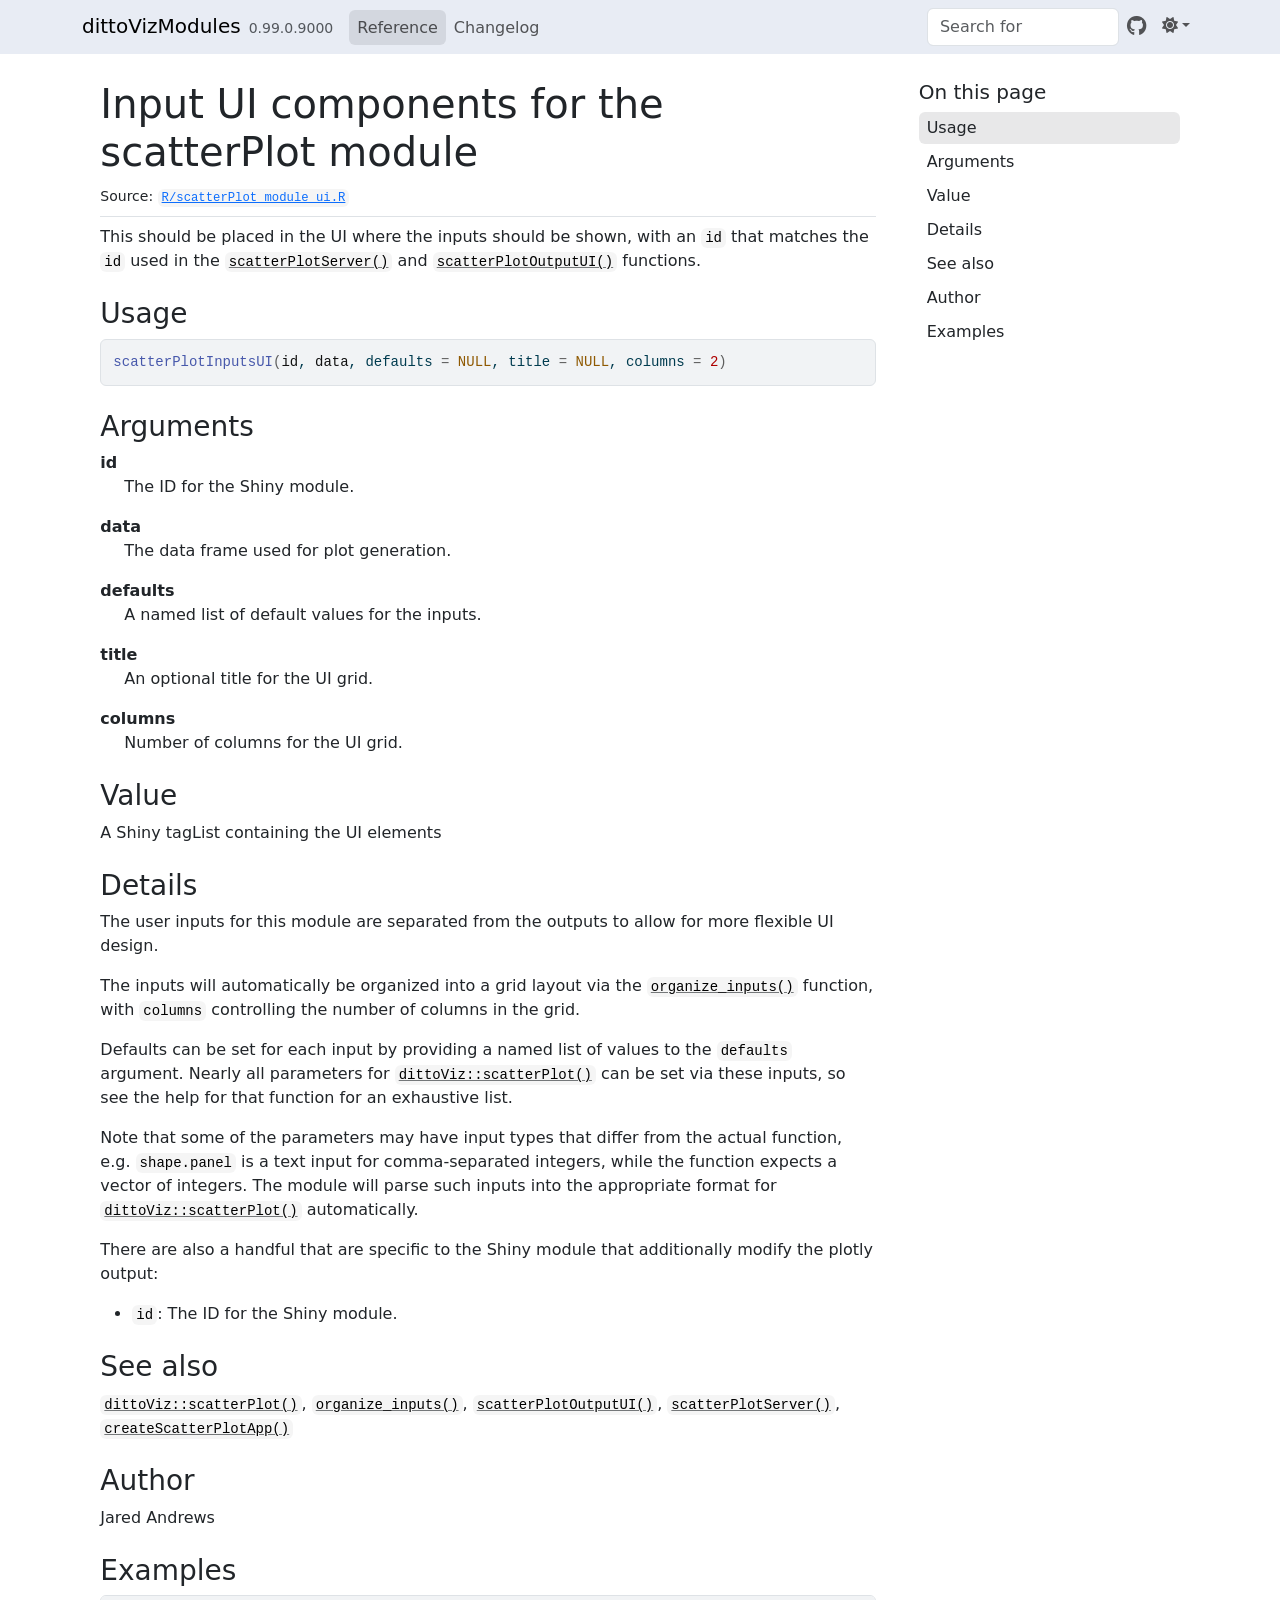
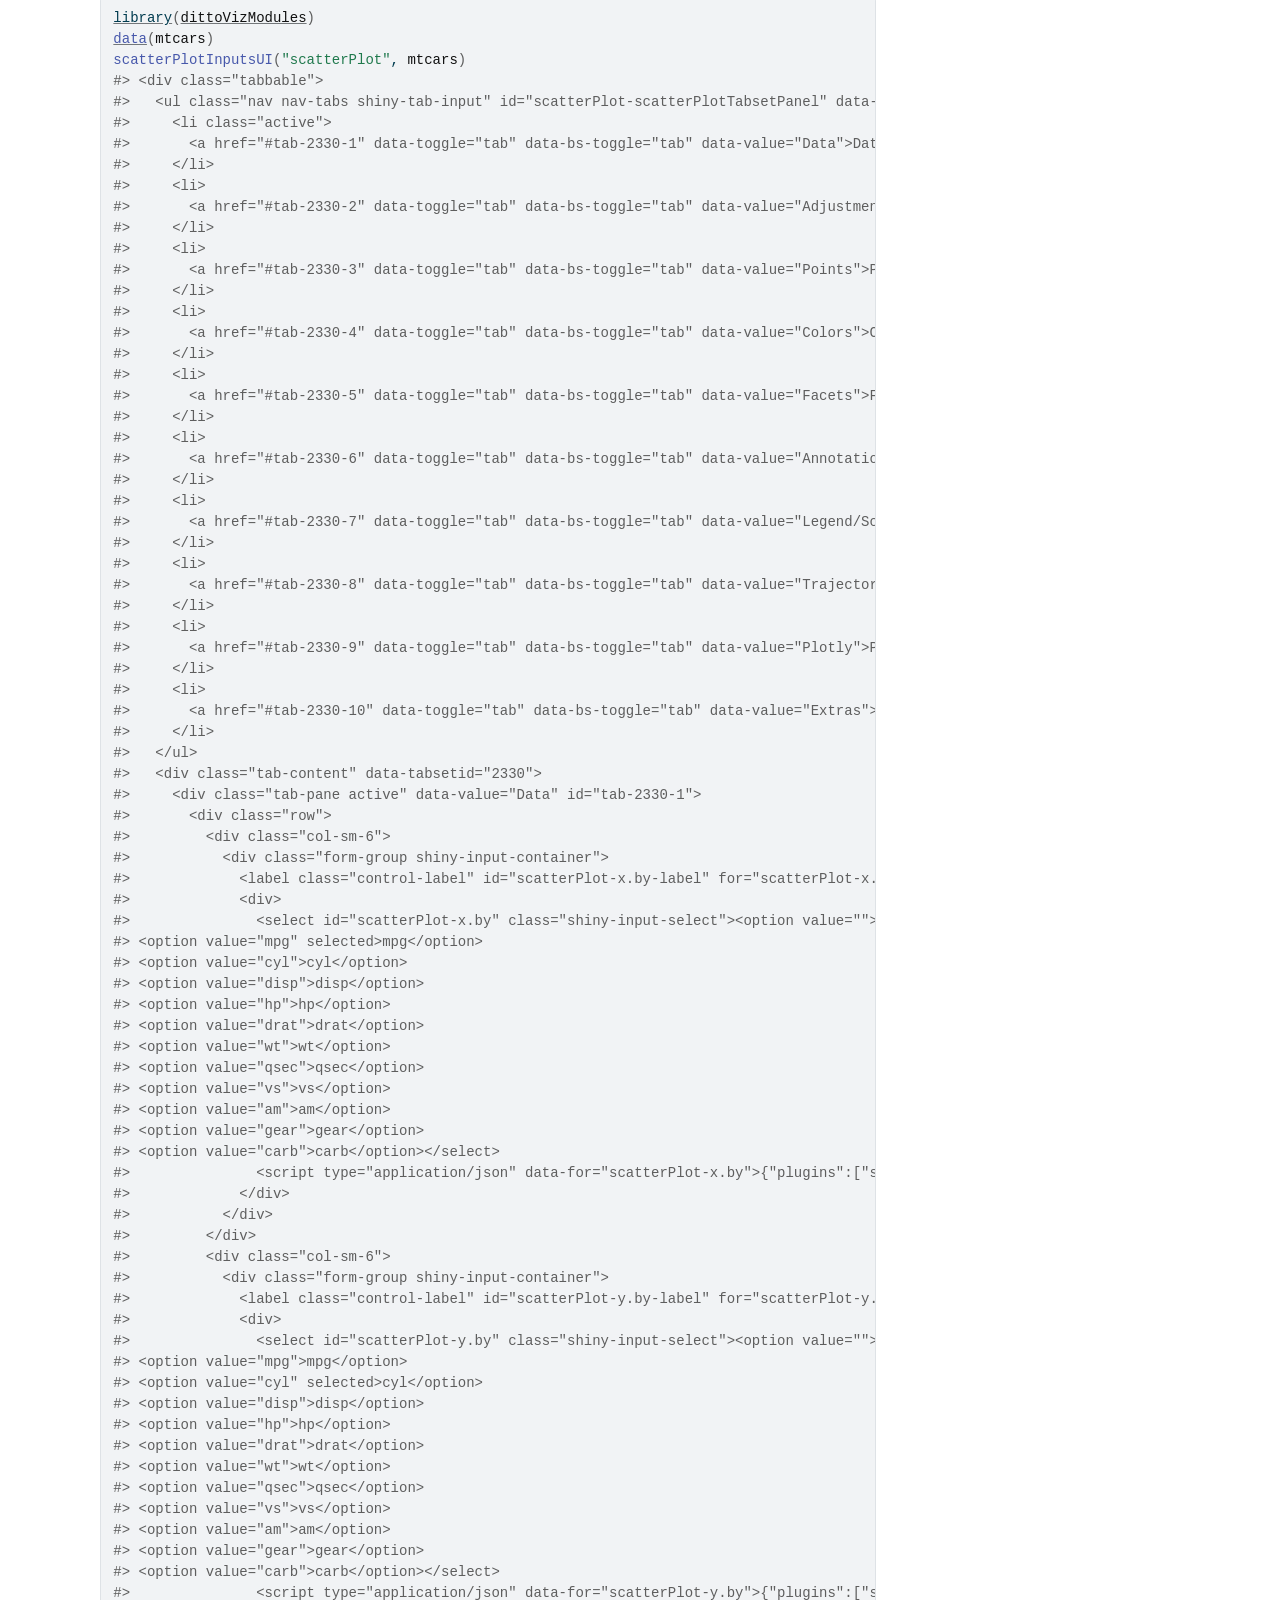
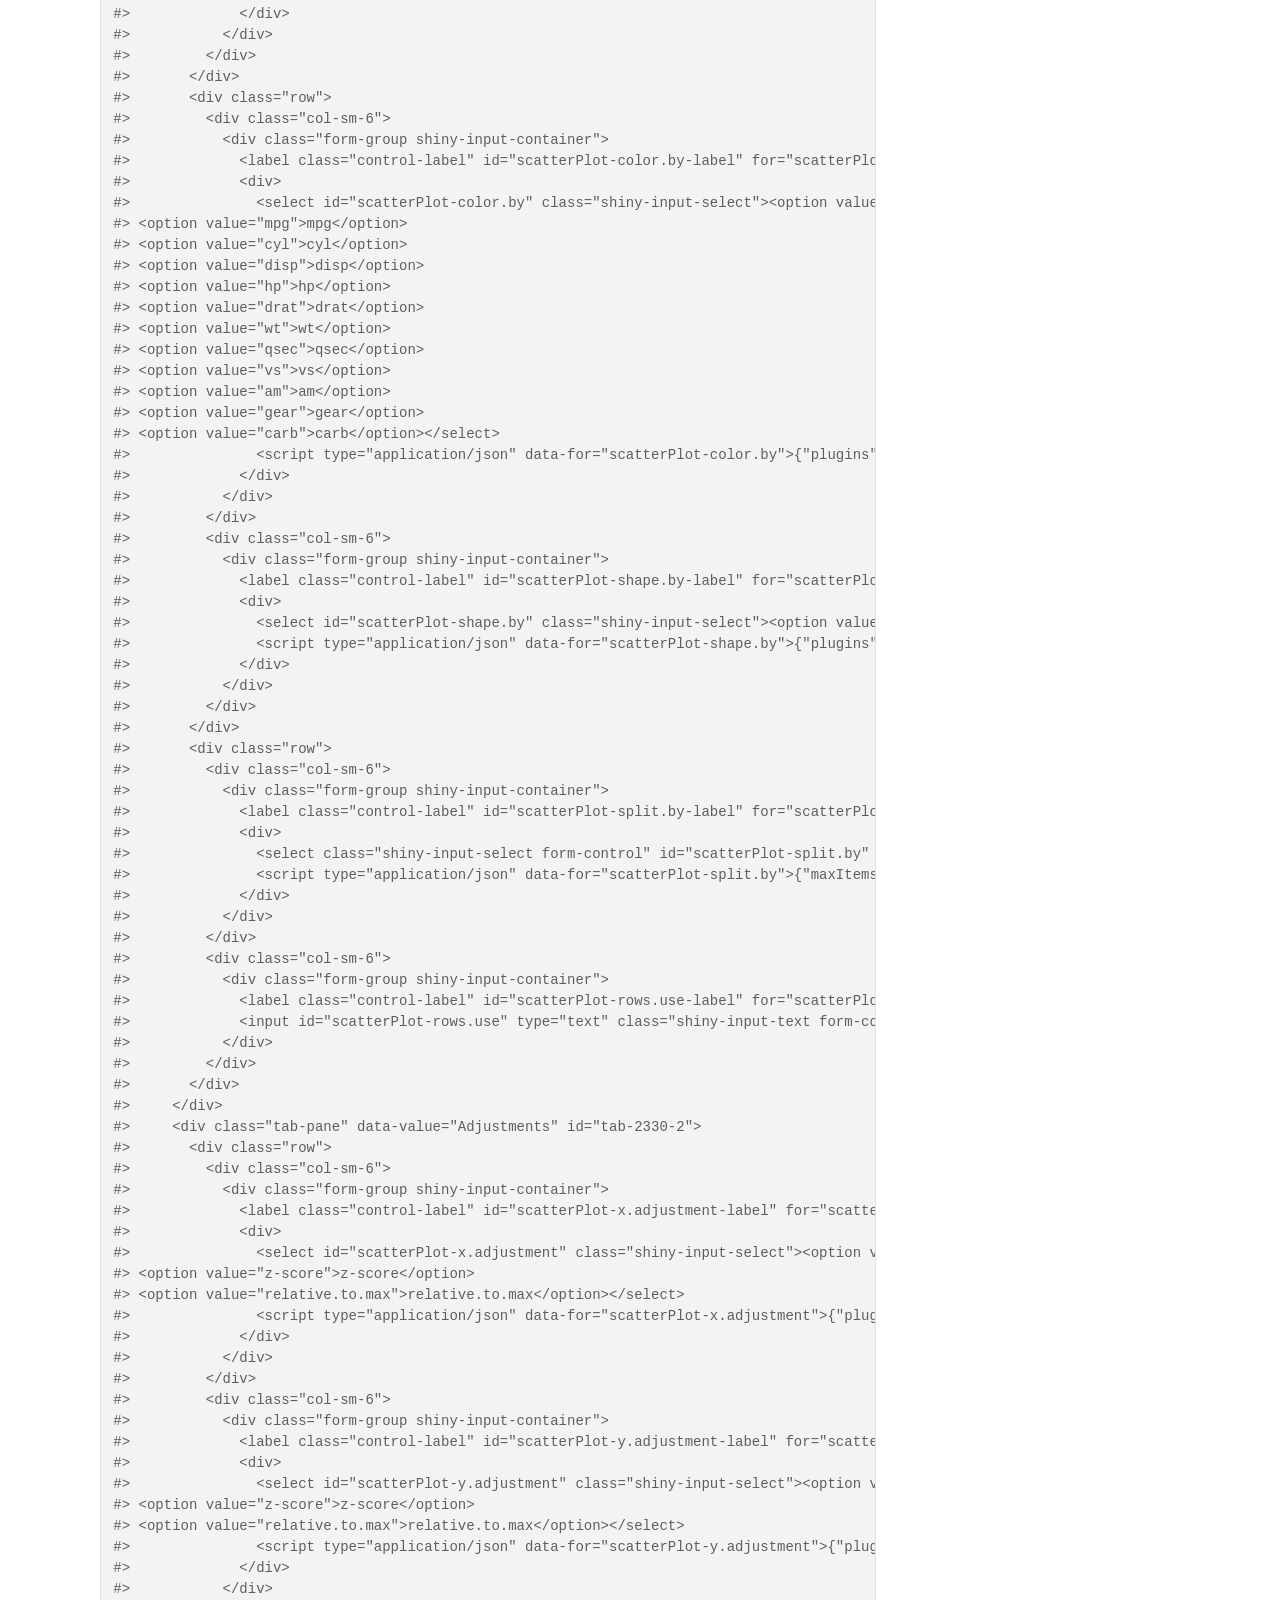
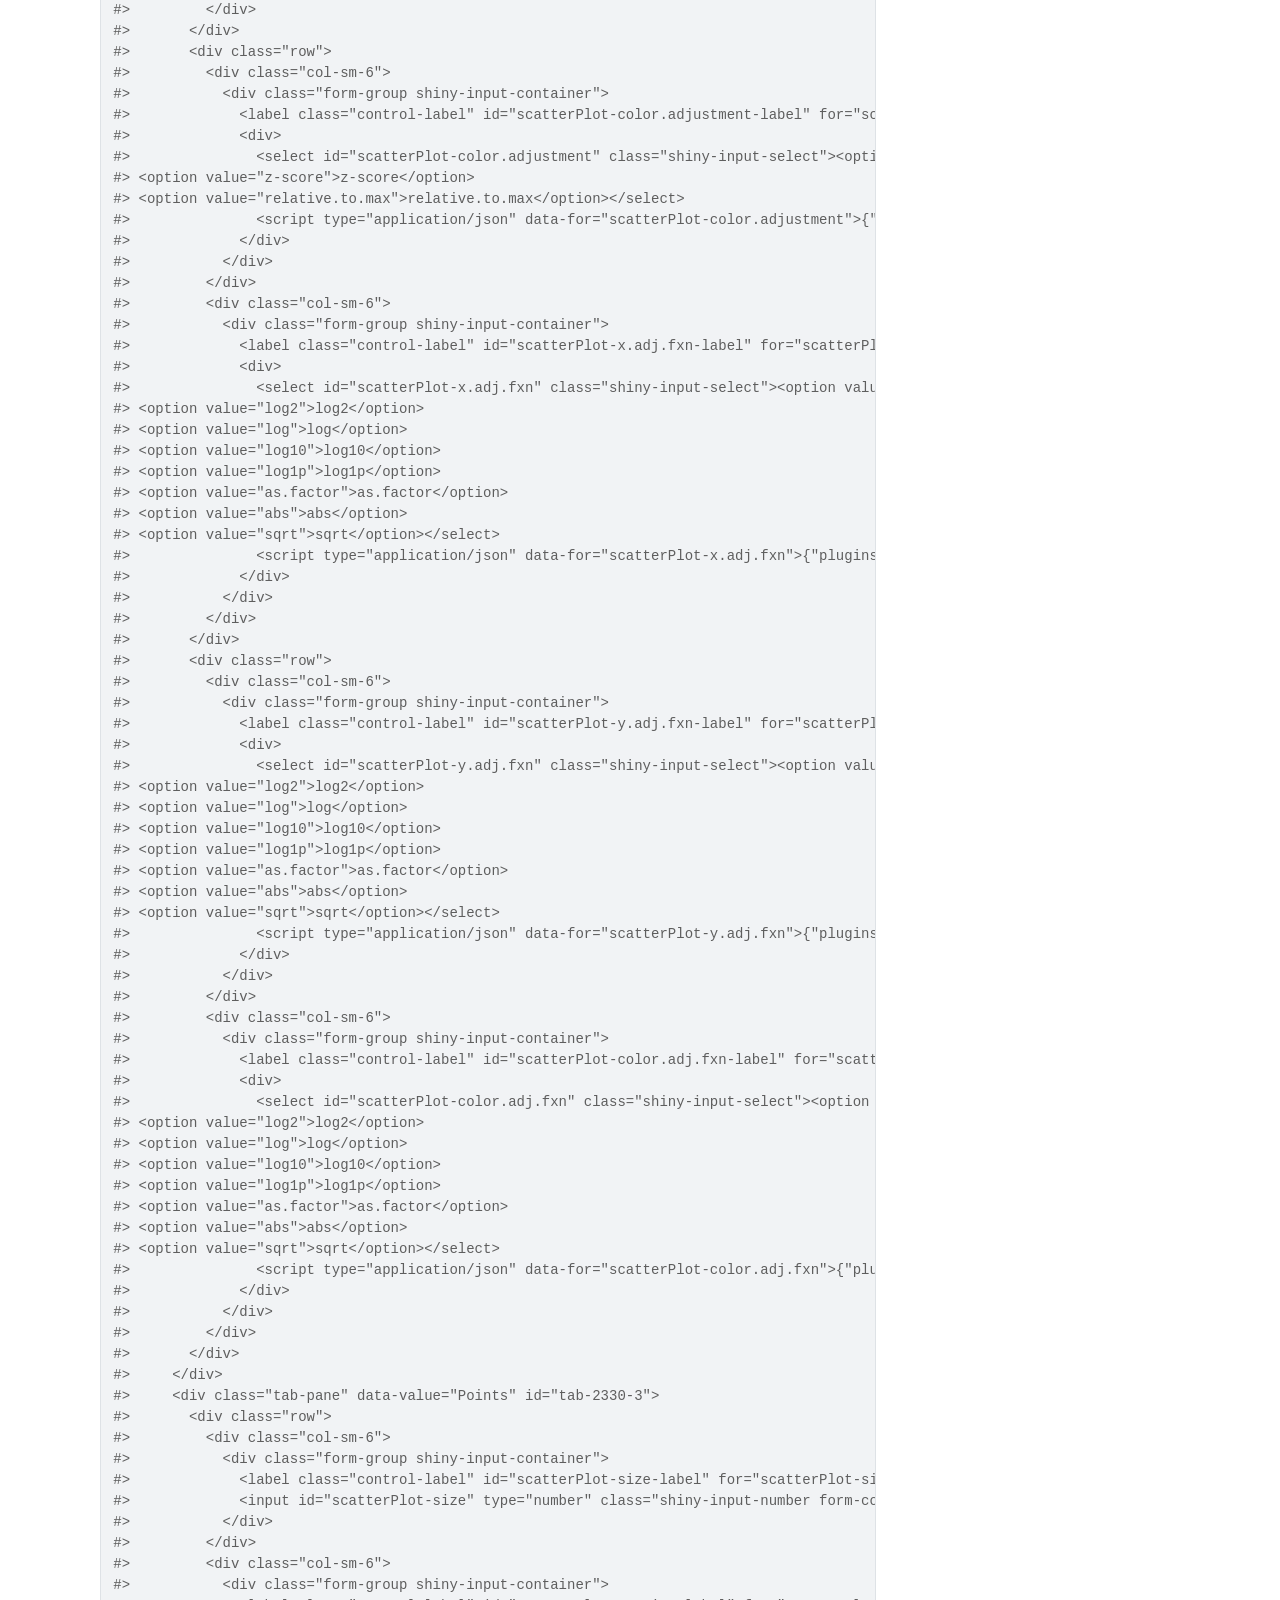
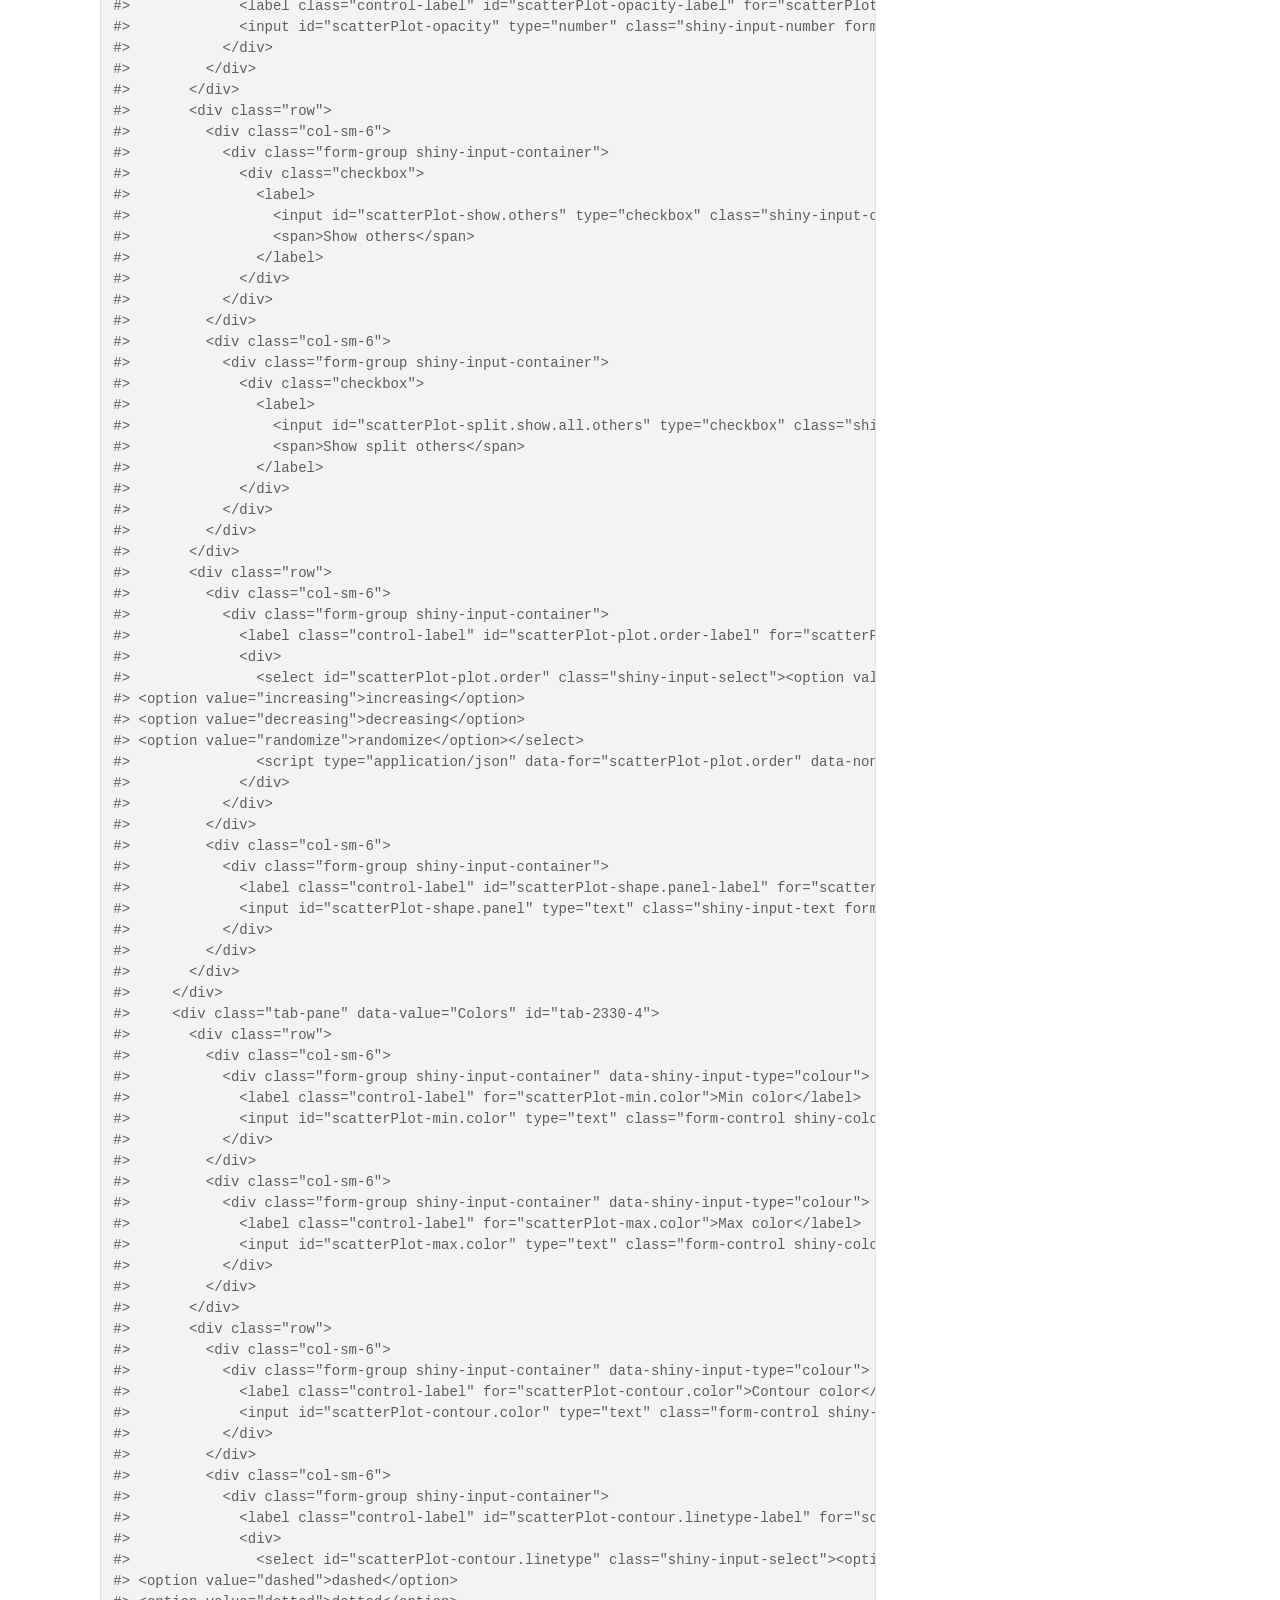
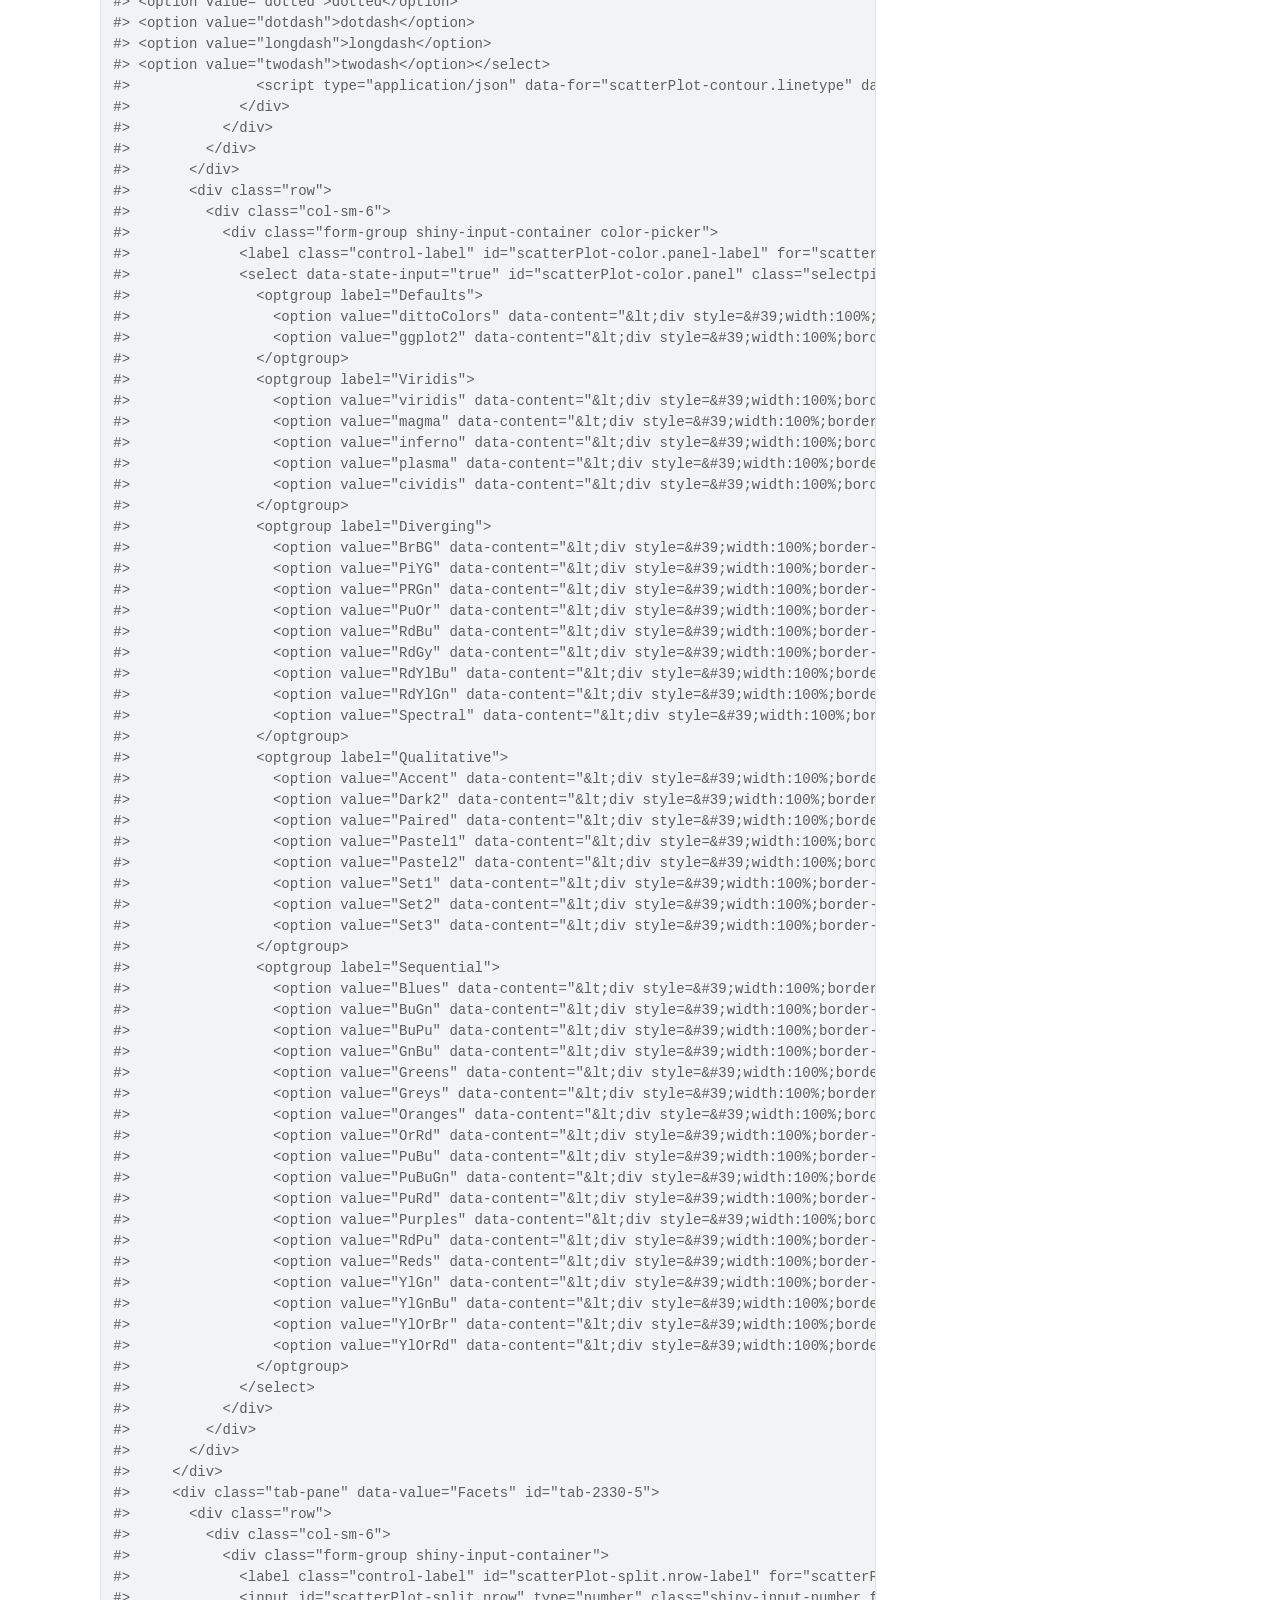
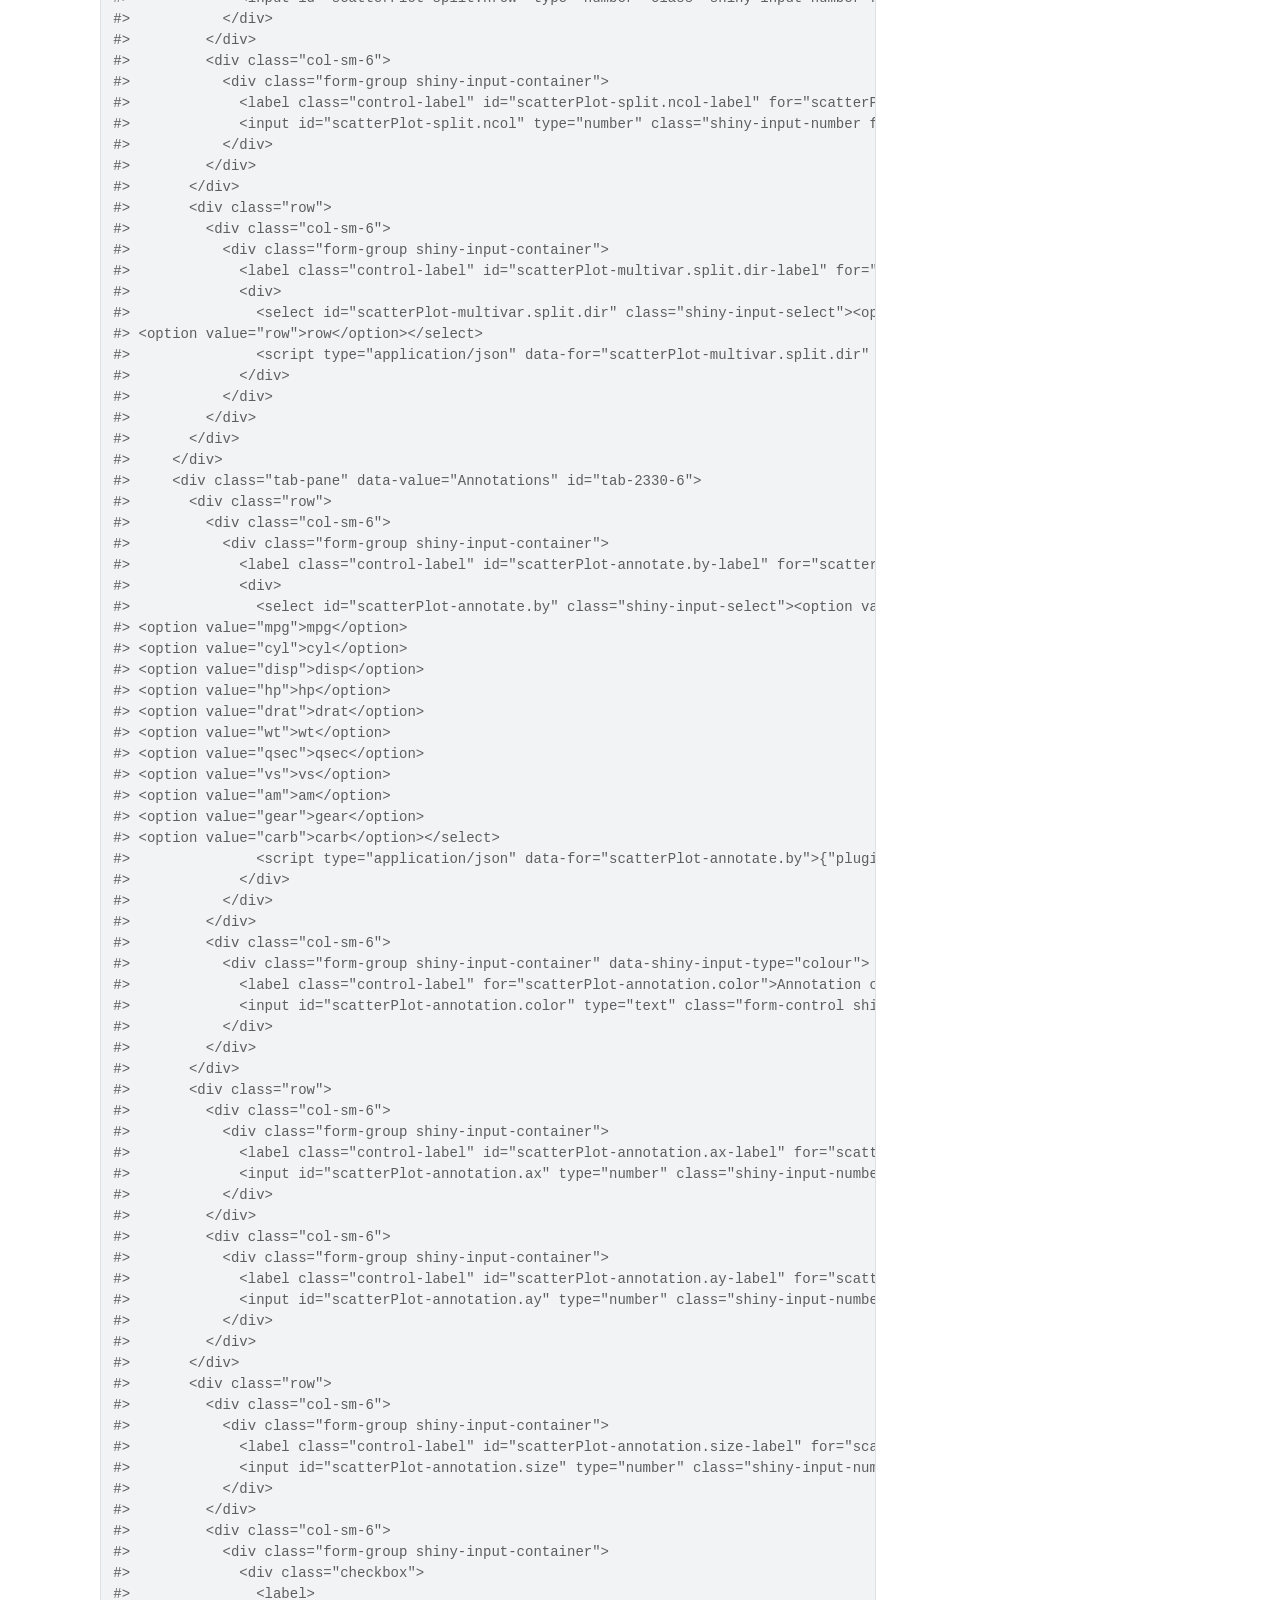
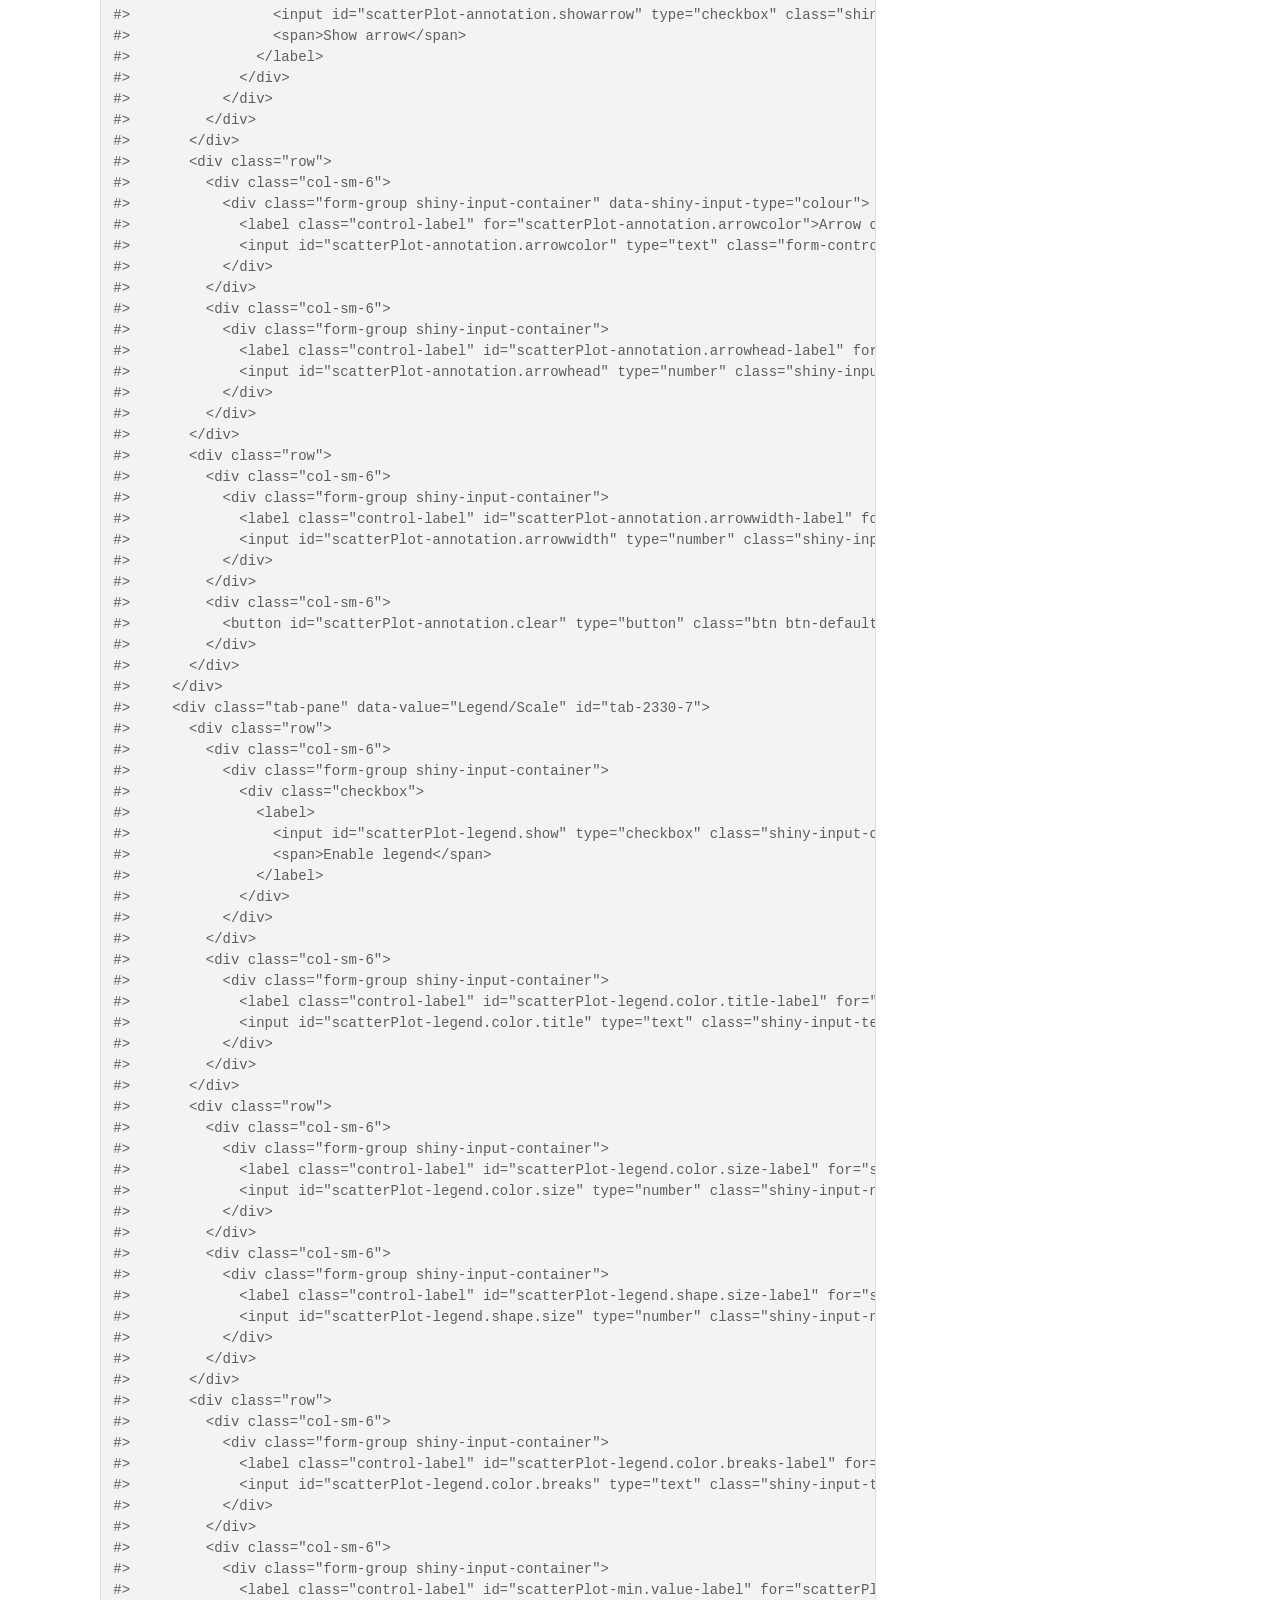
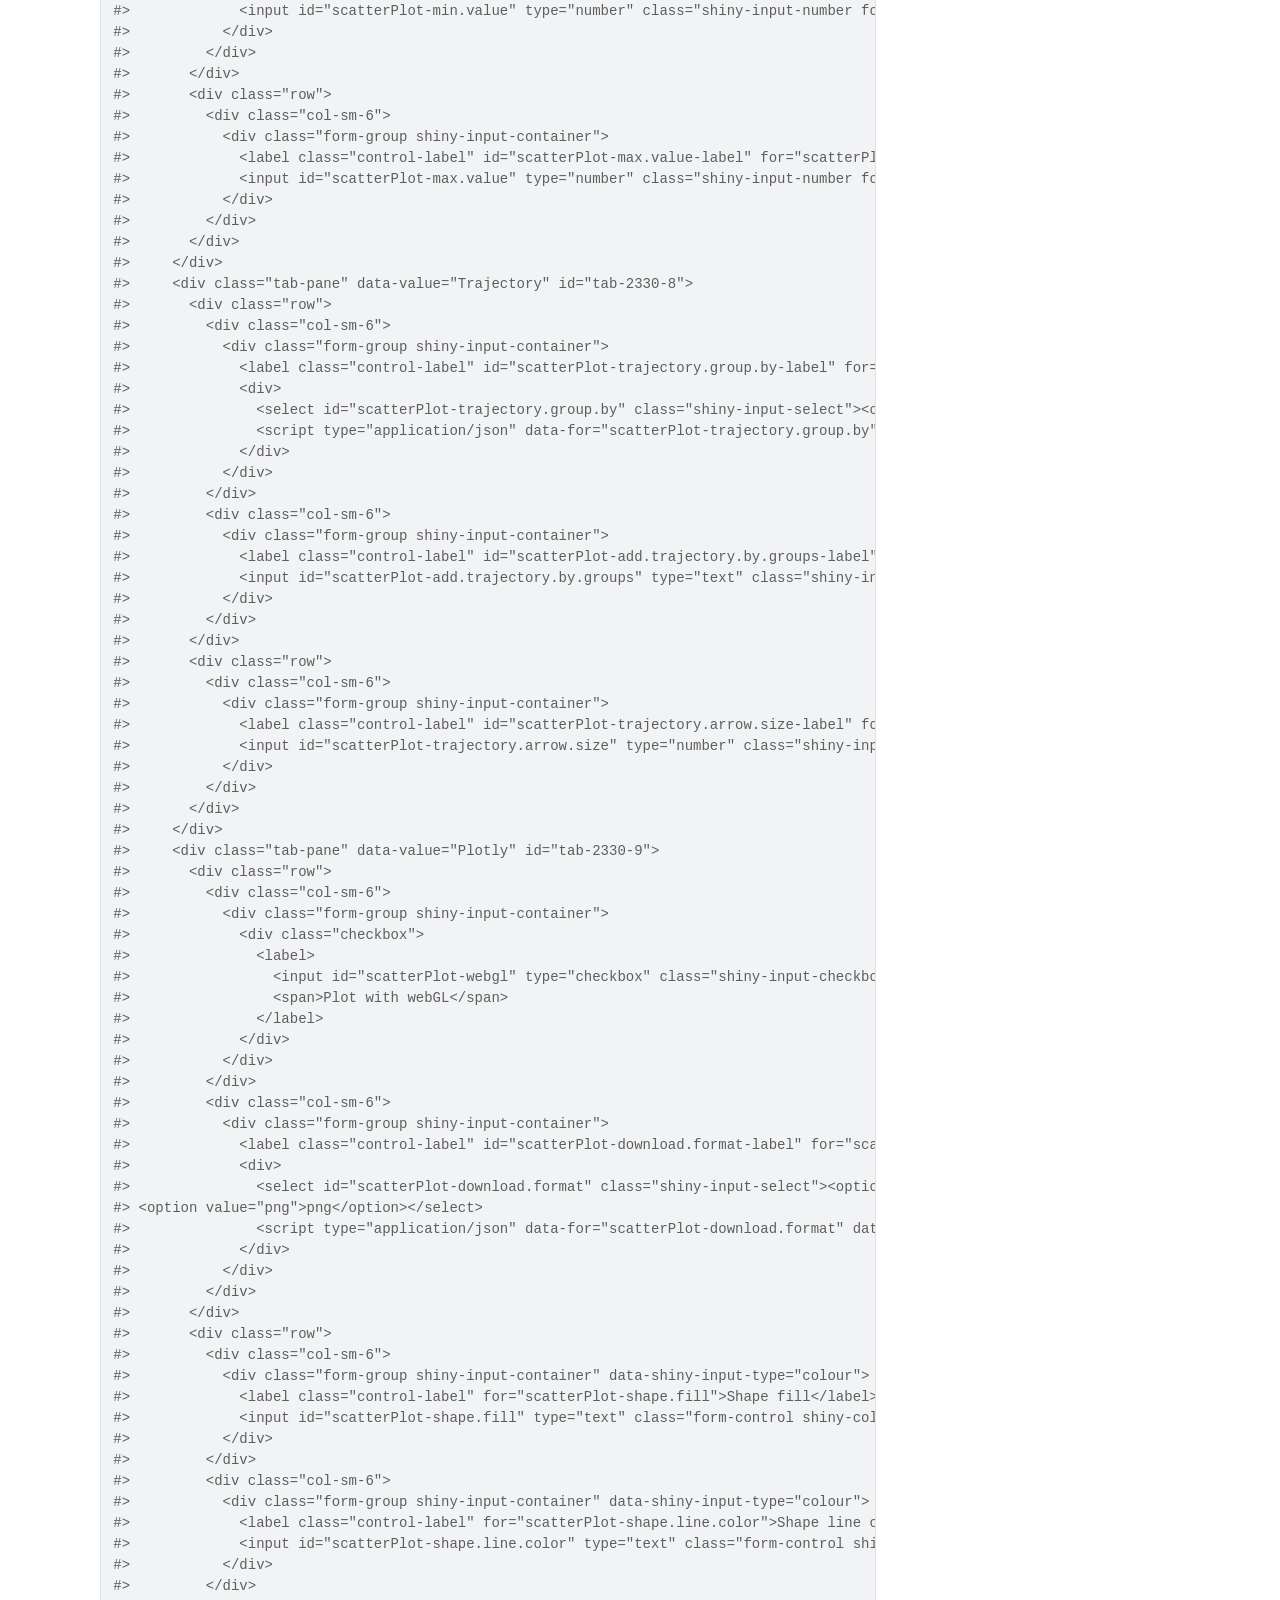
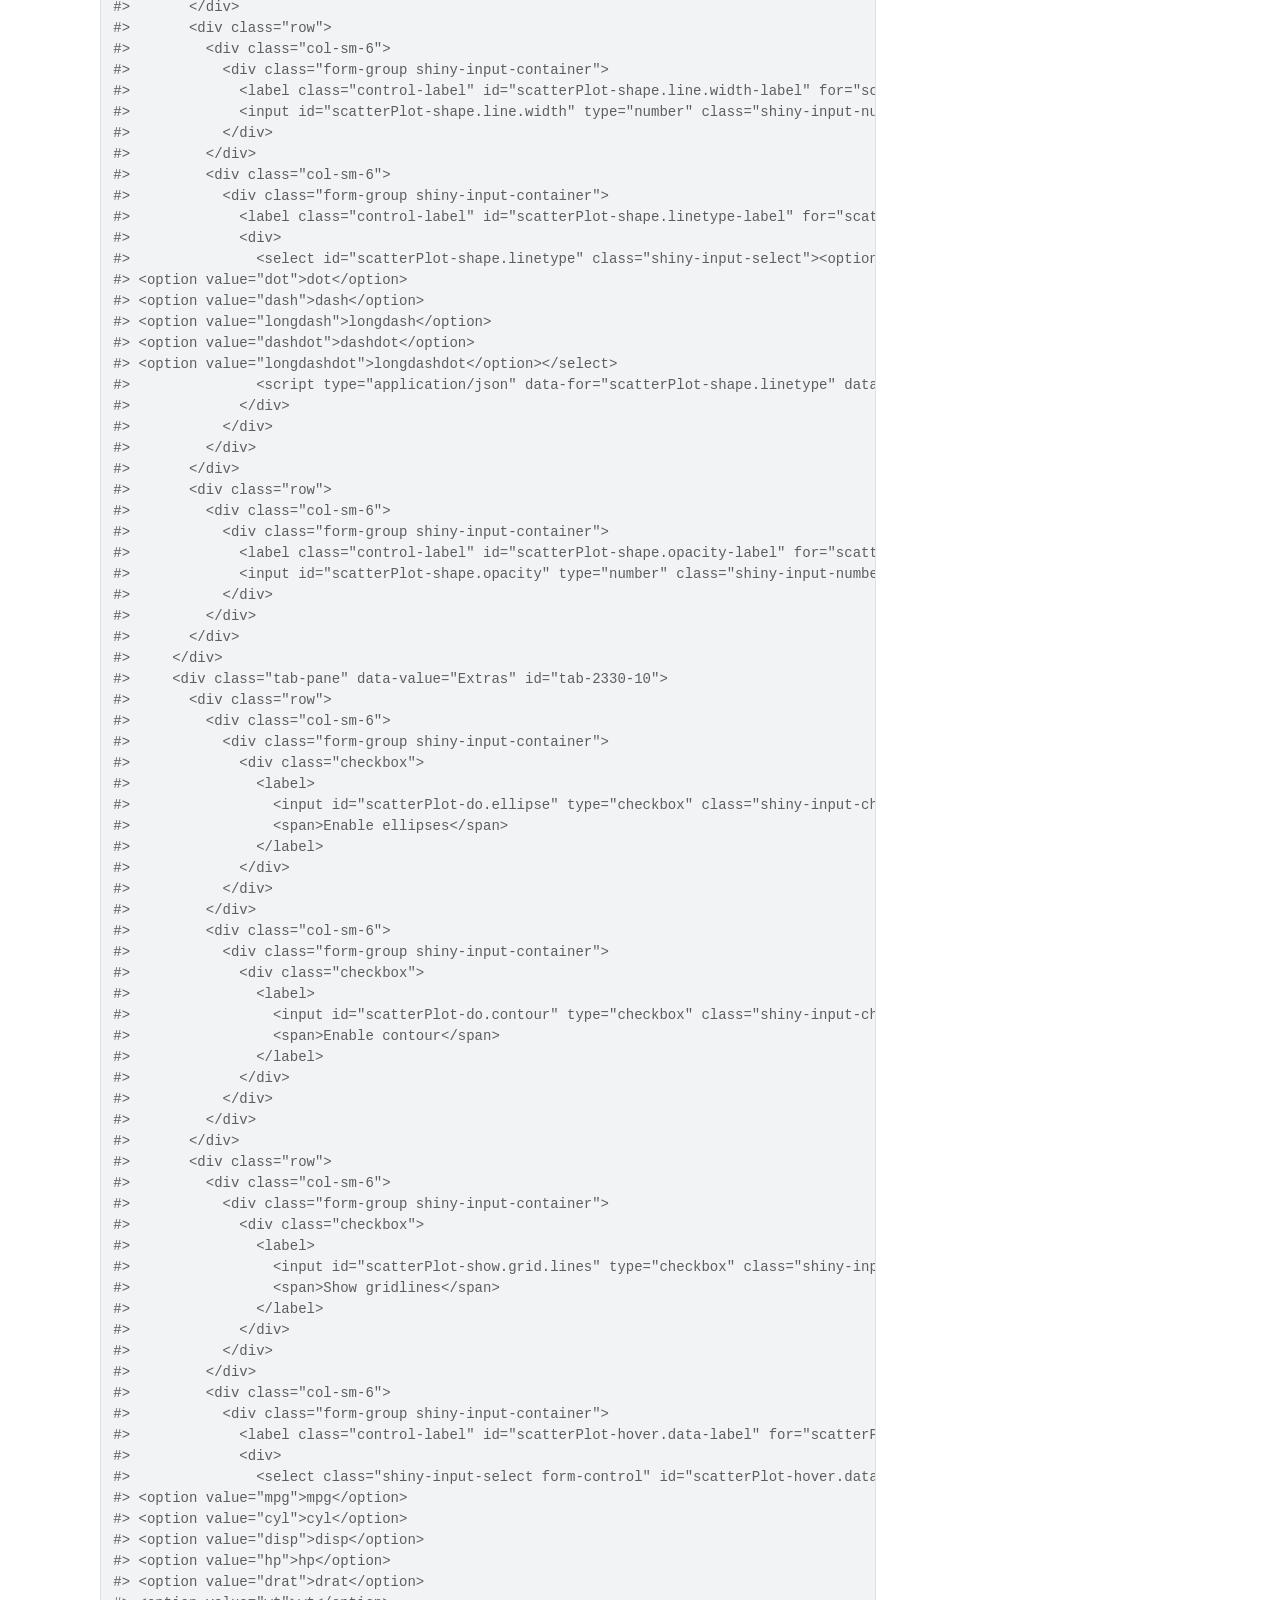
==== commit 94c9af1a: "Deploying to gh-pages from @ j-andrews7/dittoVizModules@cb7644881c184e750fd92a0aaeafe726b7f6c22c 🚀" ====
--- a/reference/scatterplotInputsUI.html
+++ b/reference/scatterplotInputsUI.html
@@ -109,40 +109,40 @@
 <span class="r-in"><span><span class="fu"><a href="https://rdrr.io/r/utils/data.html" class="external-link">data</a></span><span class="op">(</span><span class="va">mtcars</span><span class="op">)</span></span></span>
 <span class="r-in"><span><span class="fu">scatterPlotInputsUI</span><span class="op">(</span><span class="st">"scatterPlot"</span>, <span class="va">mtcars</span><span class="op">)</span></span></span>
 <span class="r-out co"><span class="r-pr">#&gt;</span> &lt;div class="tabbable"&gt;</span>
-<span class="r-out co"><span class="r-pr">#&gt;</span>   &lt;ul class="nav nav-tabs shiny-tab-input" id="scatterPlot-scatterPlotTabsetPanel" data-tabsetid="7081"&gt;</span>
+<span class="r-out co"><span class="r-pr">#&gt;</span>   &lt;ul class="nav nav-tabs shiny-tab-input" id="scatterPlot-scatterPlotTabsetPanel" data-tabsetid="2330"&gt;</span>
 <span class="r-out co"><span class="r-pr">#&gt;</span>     &lt;li class="active"&gt;</span>
-<span class="r-out co"><span class="r-pr">#&gt;</span>       &lt;a href="#tab-7081-1" data-toggle="tab" data-bs-toggle="tab" data-value="Data"&gt;Data&lt;/a&gt;</span>
+<span class="r-out co"><span class="r-pr">#&gt;</span>       &lt;a href="#tab-2330-1" data-toggle="tab" data-bs-toggle="tab" data-value="Data"&gt;Data&lt;/a&gt;</span>
 <span class="r-out co"><span class="r-pr">#&gt;</span>     &lt;/li&gt;</span>
 <span class="r-out co"><span class="r-pr">#&gt;</span>     &lt;li&gt;</span>
-<span class="r-out co"><span class="r-pr">#&gt;</span>       &lt;a href="#tab-7081-2" data-toggle="tab" data-bs-toggle="tab" data-value="Adjustments"&gt;Adjustments&lt;/a&gt;</span>
+<span class="r-out co"><span class="r-pr">#&gt;</span>       &lt;a href="#tab-2330-2" data-toggle="tab" data-bs-toggle="tab" data-value="Adjustments"&gt;Adjustments&lt;/a&gt;</span>
 <span class="r-out co"><span class="r-pr">#&gt;</span>     &lt;/li&gt;</span>
 <span class="r-out co"><span class="r-pr">#&gt;</span>     &lt;li&gt;</span>
-<span class="r-out co"><span class="r-pr">#&gt;</span>       &lt;a href="#tab-7081-3" data-toggle="tab" data-bs-toggle="tab" data-value="Points"&gt;Points&lt;/a&gt;</span>
+<span class="r-out co"><span class="r-pr">#&gt;</span>       &lt;a href="#tab-2330-3" data-toggle="tab" data-bs-toggle="tab" data-value="Points"&gt;Points&lt;/a&gt;</span>
 <span class="r-out co"><span class="r-pr">#&gt;</span>     &lt;/li&gt;</span>
 <span class="r-out co"><span class="r-pr">#&gt;</span>     &lt;li&gt;</span>
-<span class="r-out co"><span class="r-pr">#&gt;</span>       &lt;a href="#tab-7081-4" data-toggle="tab" data-bs-toggle="tab" data-value="Colors"&gt;Colors&lt;/a&gt;</span>
+<span class="r-out co"><span class="r-pr">#&gt;</span>       &lt;a href="#tab-2330-4" data-toggle="tab" data-bs-toggle="tab" data-value="Colors"&gt;Colors&lt;/a&gt;</span>
 <span class="r-out co"><span class="r-pr">#&gt;</span>     &lt;/li&gt;</span>
 <span class="r-out co"><span class="r-pr">#&gt;</span>     &lt;li&gt;</span>
-<span class="r-out co"><span class="r-pr">#&gt;</span>       &lt;a href="#tab-7081-5" data-toggle="tab" data-bs-toggle="tab" data-value="Facets"&gt;Facets&lt;/a&gt;</span>
+<span class="r-out co"><span class="r-pr">#&gt;</span>       &lt;a href="#tab-2330-5" data-toggle="tab" data-bs-toggle="tab" data-value="Facets"&gt;Facets&lt;/a&gt;</span>
 <span class="r-out co"><span class="r-pr">#&gt;</span>     &lt;/li&gt;</span>
 <span class="r-out co"><span class="r-pr">#&gt;</span>     &lt;li&gt;</span>
-<span class="r-out co"><span class="r-pr">#&gt;</span>       &lt;a href="#tab-7081-6" data-toggle="tab" data-bs-toggle="tab" data-value="Annotations"&gt;Annotations&lt;/a&gt;</span>
+<span class="r-out co"><span class="r-pr">#&gt;</span>       &lt;a href="#tab-2330-6" data-toggle="tab" data-bs-toggle="tab" data-value="Annotations"&gt;Annotations&lt;/a&gt;</span>
 <span class="r-out co"><span class="r-pr">#&gt;</span>     &lt;/li&gt;</span>
 <span class="r-out co"><span class="r-pr">#&gt;</span>     &lt;li&gt;</span>
-<span class="r-out co"><span class="r-pr">#&gt;</span>       &lt;a href="#tab-7081-7" data-toggle="tab" data-bs-toggle="tab" data-value="Legend/Scale"&gt;Legend/Scale&lt;/a&gt;</span>
+<span class="r-out co"><span class="r-pr">#&gt;</span>       &lt;a href="#tab-2330-7" data-toggle="tab" data-bs-toggle="tab" data-value="Legend/Scale"&gt;Legend/Scale&lt;/a&gt;</span>
 <span class="r-out co"><span class="r-pr">#&gt;</span>     &lt;/li&gt;</span>
 <span class="r-out co"><span class="r-pr">#&gt;</span>     &lt;li&gt;</span>
-<span class="r-out co"><span class="r-pr">#&gt;</span>       &lt;a href="#tab-7081-8" data-toggle="tab" data-bs-toggle="tab" data-value="Trajectory"&gt;Trajectory&lt;/a&gt;</span>
+<span class="r-out co"><span class="r-pr">#&gt;</span>       &lt;a href="#tab-2330-8" data-toggle="tab" data-bs-toggle="tab" data-value="Trajectory"&gt;Trajectory&lt;/a&gt;</span>
 <span class="r-out co"><span class="r-pr">#&gt;</span>     &lt;/li&gt;</span>
 <span class="r-out co"><span class="r-pr">#&gt;</span>     &lt;li&gt;</span>
-<span class="r-out co"><span class="r-pr">#&gt;</span>       &lt;a href="#tab-7081-9" data-toggle="tab" data-bs-toggle="tab" data-value="Plotly"&gt;Plotly&lt;/a&gt;</span>
+<span class="r-out co"><span class="r-pr">#&gt;</span>       &lt;a href="#tab-2330-9" data-toggle="tab" data-bs-toggle="tab" data-value="Plotly"&gt;Plotly&lt;/a&gt;</span>
 <span class="r-out co"><span class="r-pr">#&gt;</span>     &lt;/li&gt;</span>
 <span class="r-out co"><span class="r-pr">#&gt;</span>     &lt;li&gt;</span>
-<span class="r-out co"><span class="r-pr">#&gt;</span>       &lt;a href="#tab-7081-10" data-toggle="tab" data-bs-toggle="tab" data-value="Extras"&gt;Extras&lt;/a&gt;</span>
+<span class="r-out co"><span class="r-pr">#&gt;</span>       &lt;a href="#tab-2330-10" data-toggle="tab" data-bs-toggle="tab" data-value="Extras"&gt;Extras&lt;/a&gt;</span>
 <span class="r-out co"><span class="r-pr">#&gt;</span>     &lt;/li&gt;</span>
 <span class="r-out co"><span class="r-pr">#&gt;</span>   &lt;/ul&gt;</span>
-<span class="r-out co"><span class="r-pr">#&gt;</span>   &lt;div class="tab-content" data-tabsetid="7081"&gt;</span>
-<span class="r-out co"><span class="r-pr">#&gt;</span>     &lt;div class="tab-pane active" data-value="Data" id="tab-7081-1"&gt;</span>
+<span class="r-out co"><span class="r-pr">#&gt;</span>   &lt;div class="tab-content" data-tabsetid="2330"&gt;</span>
+<span class="r-out co"><span class="r-pr">#&gt;</span>     &lt;div class="tab-pane active" data-value="Data" id="tab-2330-1"&gt;</span>
 <span class="r-out co"><span class="r-pr">#&gt;</span>       &lt;div class="row"&gt;</span>
 <span class="r-out co"><span class="r-pr">#&gt;</span>         &lt;div class="col-sm-6"&gt;</span>
 <span class="r-out co"><span class="r-pr">#&gt;</span>           &lt;div class="form-group shiny-input-container"&gt;</span>
@@ -234,7 +234,7 @@
 <span class="r-out co"><span class="r-pr">#&gt;</span>         &lt;/div&gt;</span>
 <span class="r-out co"><span class="r-pr">#&gt;</span>       &lt;/div&gt;</span>
 <span class="r-out co"><span class="r-pr">#&gt;</span>     &lt;/div&gt;</span>
-<span class="r-out co"><span class="r-pr">#&gt;</span>     &lt;div class="tab-pane" data-value="Adjustments" id="tab-7081-2"&gt;</span>
+<span class="r-out co"><span class="r-pr">#&gt;</span>     &lt;div class="tab-pane" data-value="Adjustments" id="tab-2330-2"&gt;</span>
 <span class="r-out co"><span class="r-pr">#&gt;</span>       &lt;div class="row"&gt;</span>
 <span class="r-out co"><span class="r-pr">#&gt;</span>         &lt;div class="col-sm-6"&gt;</span>
 <span class="r-out co"><span class="r-pr">#&gt;</span>           &lt;div class="form-group shiny-input-container"&gt;</span>
@@ -323,7 +323,7 @@
 <span class="r-out co"><span class="r-pr">#&gt;</span>         &lt;/div&gt;</span>
 <span class="r-out co"><span class="r-pr">#&gt;</span>       &lt;/div&gt;</span>
 <span class="r-out co"><span class="r-pr">#&gt;</span>     &lt;/div&gt;</span>
-<span class="r-out co"><span class="r-pr">#&gt;</span>     &lt;div class="tab-pane" data-value="Points" id="tab-7081-3"&gt;</span>
+<span class="r-out co"><span class="r-pr">#&gt;</span>     &lt;div class="tab-pane" data-value="Points" id="tab-2330-3"&gt;</span>
 <span class="r-out co"><span class="r-pr">#&gt;</span>       &lt;div class="row"&gt;</span>
 <span class="r-out co"><span class="r-pr">#&gt;</span>         &lt;div class="col-sm-6"&gt;</span>
 <span class="r-out co"><span class="r-pr">#&gt;</span>           &lt;div class="form-group shiny-input-container"&gt;</span>
@@ -381,7 +381,7 @@
 <span class="r-out co"><span class="r-pr">#&gt;</span>         &lt;/div&gt;</span>
 <span class="r-out co"><span class="r-pr">#&gt;</span>       &lt;/div&gt;</span>
 <span class="r-out co"><span class="r-pr">#&gt;</span>     &lt;/div&gt;</span>
-<span class="r-out co"><span class="r-pr">#&gt;</span>     &lt;div class="tab-pane" data-value="Colors" id="tab-7081-4"&gt;</span>
+<span class="r-out co"><span class="r-pr">#&gt;</span>     &lt;div class="tab-pane" data-value="Colors" id="tab-2330-4"&gt;</span>
 <span class="r-out co"><span class="r-pr">#&gt;</span>       &lt;div class="row"&gt;</span>
 <span class="r-out co"><span class="r-pr">#&gt;</span>         &lt;div class="col-sm-6"&gt;</span>
 <span class="r-out co"><span class="r-pr">#&gt;</span>           &lt;div class="form-group shiny-input-container" data-shiny-input-type="colour"&gt;</span>
@@ -480,7 +480,7 @@
 <span class="r-out co"><span class="r-pr">#&gt;</span>         &lt;/div&gt;</span>
 <span class="r-out co"><span class="r-pr">#&gt;</span>       &lt;/div&gt;</span>
 <span class="r-out co"><span class="r-pr">#&gt;</span>     &lt;/div&gt;</span>
-<span class="r-out co"><span class="r-pr">#&gt;</span>     &lt;div class="tab-pane" data-value="Facets" id="tab-7081-5"&gt;</span>
+<span class="r-out co"><span class="r-pr">#&gt;</span>     &lt;div class="tab-pane" data-value="Facets" id="tab-2330-5"&gt;</span>
 <span class="r-out co"><span class="r-pr">#&gt;</span>       &lt;div class="row"&gt;</span>
 <span class="r-out co"><span class="r-pr">#&gt;</span>         &lt;div class="col-sm-6"&gt;</span>
 <span class="r-out co"><span class="r-pr">#&gt;</span>           &lt;div class="form-group shiny-input-container"&gt;</span>
@@ -508,7 +508,7 @@
 <span class="r-out co"><span class="r-pr">#&gt;</span>         &lt;/div&gt;</span>
 <span class="r-out co"><span class="r-pr">#&gt;</span>       &lt;/div&gt;</span>
 <span class="r-out co"><span class="r-pr">#&gt;</span>     &lt;/div&gt;</span>
-<span class="r-out co"><span class="r-pr">#&gt;</span>     &lt;div class="tab-pane" data-value="Annotations" id="tab-7081-6"&gt;</span>
+<span class="r-out co"><span class="r-pr">#&gt;</span>     &lt;div class="tab-pane" data-value="Annotations" id="tab-2330-6"&gt;</span>
 <span class="r-out co"><span class="r-pr">#&gt;</span>       &lt;div class="row"&gt;</span>
 <span class="r-out co"><span class="r-pr">#&gt;</span>         &lt;div class="col-sm-6"&gt;</span>
 <span class="r-out co"><span class="r-pr">#&gt;</span>           &lt;div class="form-group shiny-input-container"&gt;</span>
@@ -595,7 +595,7 @@
 <span class="r-out co"><span class="r-pr">#&gt;</span>         &lt;/div&gt;</span>
 <span class="r-out co"><span class="r-pr">#&gt;</span>       &lt;/div&gt;</span>
 <span class="r-out co"><span class="r-pr">#&gt;</span>     &lt;/div&gt;</span>
-<span class="r-out co"><span class="r-pr">#&gt;</span>     &lt;div class="tab-pane" data-value="Legend/Scale" id="tab-7081-7"&gt;</span>
+<span class="r-out co"><span class="r-pr">#&gt;</span>     &lt;div class="tab-pane" data-value="Legend/Scale" id="tab-2330-7"&gt;</span>
 <span class="r-out co"><span class="r-pr">#&gt;</span>       &lt;div class="row"&gt;</span>
 <span class="r-out co"><span class="r-pr">#&gt;</span>         &lt;div class="col-sm-6"&gt;</span>
 <span class="r-out co"><span class="r-pr">#&gt;</span>           &lt;div class="form-group shiny-input-container"&gt;</span>
@@ -651,7 +651,7 @@
 <span class="r-out co"><span class="r-pr">#&gt;</span>         &lt;/div&gt;</span>
 <span class="r-out co"><span class="r-pr">#&gt;</span>       &lt;/div&gt;</span>
 <span class="r-out co"><span class="r-pr">#&gt;</span>     &lt;/div&gt;</span>
-<span class="r-out co"><span class="r-pr">#&gt;</span>     &lt;div class="tab-pane" data-value="Trajectory" id="tab-7081-8"&gt;</span>
+<span class="r-out co"><span class="r-pr">#&gt;</span>     &lt;div class="tab-pane" data-value="Trajectory" id="tab-2330-8"&gt;</span>
 <span class="r-out co"><span class="r-pr">#&gt;</span>       &lt;div class="row"&gt;</span>
 <span class="r-out co"><span class="r-pr">#&gt;</span>         &lt;div class="col-sm-6"&gt;</span>
 <span class="r-out co"><span class="r-pr">#&gt;</span>           &lt;div class="form-group shiny-input-container"&gt;</span>
@@ -678,7 +678,7 @@
 <span class="r-out co"><span class="r-pr">#&gt;</span>         &lt;/div&gt;</span>
 <span class="r-out co"><span class="r-pr">#&gt;</span>       &lt;/div&gt;</span>
 <span class="r-out co"><span class="r-pr">#&gt;</span>     &lt;/div&gt;</span>
-<span class="r-out co"><span class="r-pr">#&gt;</span>     &lt;div class="tab-pane" data-value="Plotly" id="tab-7081-9"&gt;</span>
+<span class="r-out co"><span class="r-pr">#&gt;</span>     &lt;div class="tab-pane" data-value="Plotly" id="tab-2330-9"&gt;</span>
 <span class="r-out co"><span class="r-pr">#&gt;</span>       &lt;div class="row"&gt;</span>
 <span class="r-out co"><span class="r-pr">#&gt;</span>         &lt;div class="col-sm-6"&gt;</span>
 <span class="r-out co"><span class="r-pr">#&gt;</span>           &lt;div class="form-group shiny-input-container"&gt;</span>
@@ -746,7 +746,7 @@
 <span class="r-out co"><span class="r-pr">#&gt;</span>         &lt;/div&gt;</span>
 <span class="r-out co"><span class="r-pr">#&gt;</span>       &lt;/div&gt;</span>
 <span class="r-out co"><span class="r-pr">#&gt;</span>     &lt;/div&gt;</span>
-<span class="r-out co"><span class="r-pr">#&gt;</span>     &lt;div class="tab-pane" data-value="Extras" id="tab-7081-10"&gt;</span>
+<span class="r-out co"><span class="r-pr">#&gt;</span>     &lt;div class="tab-pane" data-value="Extras" id="tab-2330-10"&gt;</span>
 <span class="r-out co"><span class="r-pr">#&gt;</span>       &lt;div class="row"&gt;</span>
 <span class="r-out co"><span class="r-pr">#&gt;</span>         &lt;div class="col-sm-6"&gt;</span>
 <span class="r-out co"><span class="r-pr">#&gt;</span>           &lt;div class="form-group shiny-input-container"&gt;</span>
